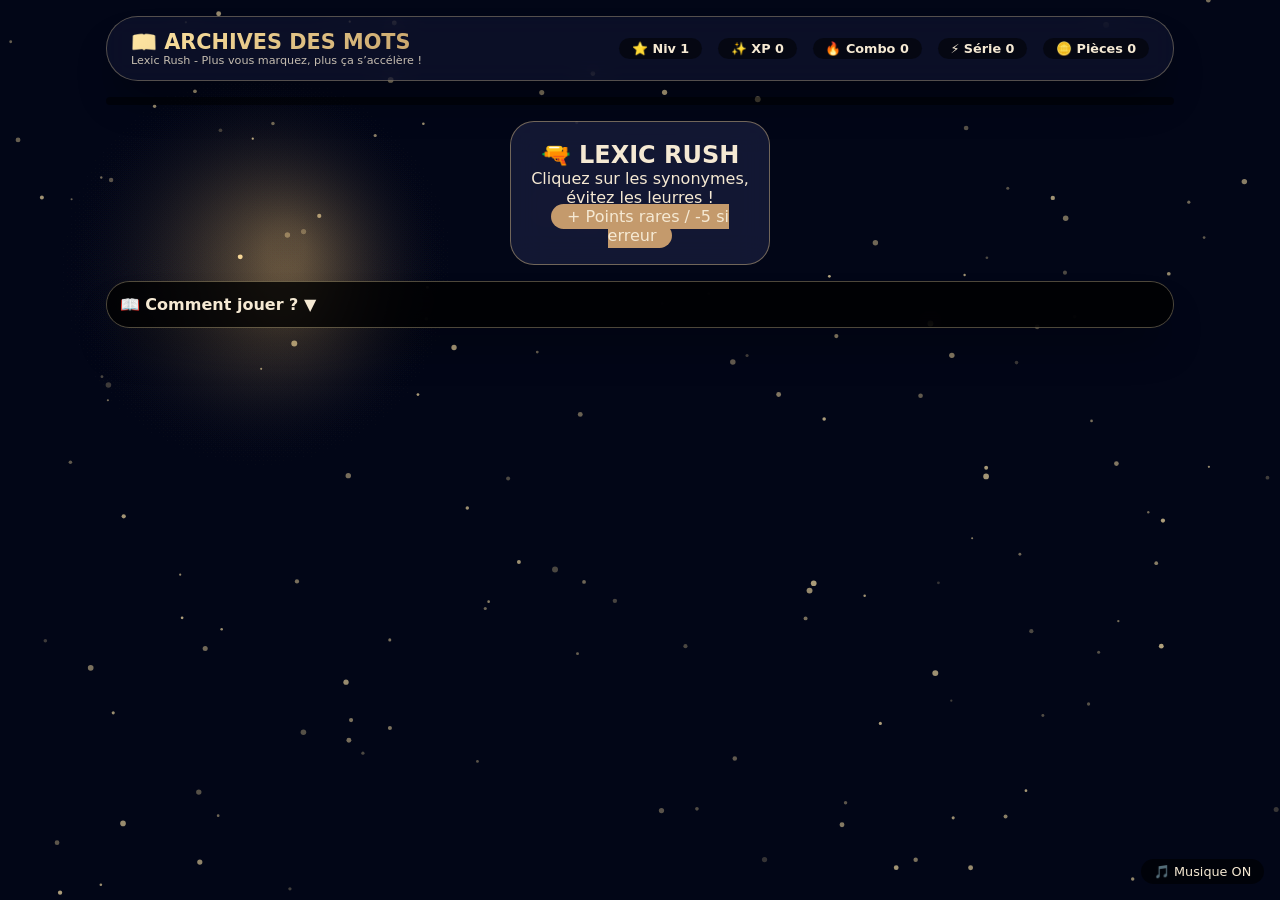
==== index.html @ c8bc1307 "Update index.html" ====
<!DOCTYPE html>
<html lang="fr">
<head>
  <meta charset="UTF-8">
  <meta name="viewport" content="width=device-width, initial-scale=1.0, user-scalable=yes">
  <title>Archives des Mots - Lexic Rush</title>
  <style>
    * {
      margin: 0;
      padding: 0;
      box-sizing: border-box;
      user-select: none;
      -webkit-tap-highlight-color: transparent;
    }
    body {
      font-family: 'Inter', system-ui, sans-serif;
      min-height: 100vh;
      color: #f5e9d3;
      overflow-x: hidden;
      position: relative;
      background: #0a0f2a;
    }
    /* ========= DÉCOR ANIMÉ (visible) ========= */
    #bg-canvas {
      position: fixed;
      top: 0;
      left: 0;
      width: 100%;
      height: 100%;
      z-index: 0;
      pointer-events: none;
      background: radial-gradient(circle at 30% 20%, #0f1530, #020617);
    }
    .glass-panel {
      background: rgba(20, 25, 55, 0.5);
      backdrop-filter: blur(12px);
      border-radius: 2rem;
      border: 1px solid rgba(255, 230, 170, 0.3);
      box-shadow: 0 25px 40px -12px rgba(0,0,0,0.4);
    }
    .main-container {
      max-width: 1100px;
      margin: 0 auto;
      padding: 1rem;
      position: relative;
      z-index: 2;
    }
    .hud {
      display: flex;
      justify-content: space-between;
      align-items: center;
      flex-wrap: wrap;
      padding: 0.8rem 1.5rem;
      margin-bottom: 1rem;
    }
    .logo {
      font-size: 1.3rem;
      font-weight: 700;
      background: linear-gradient(135deg, #FFE6A3, #C7A46B);
      background-clip: text;
      -webkit-background-clip: text;
      color: transparent;
    }
    .subtitle {
      font-size: 0.7rem;
      opacity: 0.8;
    }
    .hud-right {
      display: flex;
      gap: 1rem;
      flex-wrap: wrap;
    }
    .stat {
      background: rgba(0,0,0,0.5);
      padding: 0.2rem 0.8rem;
      border-radius: 2rem;
      font-weight: 600;
      font-size: 0.8rem;
    }
    .xp-bar-container {
      background: rgba(0,0,0,0.5);
      border-radius: 2rem;
      height: 0.5rem;
      margin: 0.5rem 0 1rem;
      overflow: hidden;
    }
    .xp-bar-fill {
      width: 0%;
      height: 100%;
      background: linear-gradient(90deg, #F3B33D, #FFD966);
      transition: width 0.4s;
    }
    /* carte jeu unique */
    .game-card {
      background: rgba(30, 35, 70, 0.6);
      backdrop-filter: blur(16px);
      border-radius: 1.5rem;
      padding: 1.2rem;
      text-align: center;
      cursor: pointer;
      transition: 0.2s;
      border: 1px solid rgba(255,220,150,0.4);
      width: 260px;
      margin: 1rem auto;
    }
    .game-card:hover {
      transform: scale(1.02);
      border-color: #FFD966;
    }
    /* zone repliable */
    .accordion {
      background: rgba(0,0,0,0.5);
      border-radius: 1.5rem;
      margin: 1rem 0;
      overflow: hidden;
    }
    .accordion-header {
      background: rgba(0,0,0,0.6);
      padding: 0.8rem;
      cursor: pointer;
      font-weight: bold;
      display: flex;
      justify-content: space-between;
    }
    .accordion-content {
      max-height: 0;
      overflow: hidden;
      transition: max-height 0.3s ease;
      padding: 0 1rem;
      background: rgba(0,0,0,0.4);
    }
    .accordion-content.show {
      max-height: 300px;
      padding: 1rem;
    }
    .game-container {
      margin-top: 1rem;
      padding: 1rem;
      position: relative;
    }
    .hidden {
      display: none;
    }
    .close-btn {
      position: absolute;
      top: 0.8rem;
      right: 1rem;
      background: rgba(0,0,0,0.7);
      border: none;
      color: #FFE6A3;
      padding: 0.2rem 1rem;
      border-radius: 2rem;
      cursor: pointer;
      z-index: 20;
    }
    .game-area {
      text-align: center;
    }
    .context {
      background: rgba(0,0,0,0.5);
      border-radius: 1.5rem;
      padding: 0.8rem;
      margin-bottom: 1rem;
    }
    .sentence {
      font-size: 1.2rem;
      font-style: italic;
      margin-bottom: 0.5rem;
    }
    .target-word {
      display: inline-block;
      background: #FFD966;
      color: #1E1B2F;
      padding: 0.2rem 1rem;
      border-radius: 2rem;
      font-weight: bold;
      margin: 0.3rem;
    }
    .instruction {
      font-size: 1rem;
      font-weight: bold;
      background: rgba(0,0,0,0.6);
      display: inline-block;
      padding: 0.2rem 1rem;
      border-radius: 2rem;
    }
    .game-stats {
      display: flex;
      justify-content: center;
      gap: 1.5rem;
      margin: 0.5rem 0;
      font-size: 1rem;
    }
    .game-canvas {
      position: relative;
      background: rgba(0, 0, 0, 0.3);
      border-radius: 2rem;
      min-height: 400px;
      overflow: hidden;
      margin: 0.5rem 0;
      border: 2px solid rgba(255,215,0,0.5);
      cursor: crosshair;
    }
    .bubble {
      position: absolute;
      background: radial-gradient(circle at 30% 30%, rgba(255,230,150,0.95), rgba(200,160,80,0.85));
      backdrop-filter: blur(4px);
      border-radius: 40px;
      display: flex;
      align-items: center;
      justify-content: center;
      font-weight: bold;
      padding: 0.5rem 1rem;
      color: #1E1B2F;
      font-size: 0.9rem;
      box-shadow: 0 0 12px rgba(0,0,0,0.3);
      cursor: pointer;
      border: 1px solid #FFD966;
      white-space: nowrap;
    }
    .timer-bar {
      height: 8px;
      background: #FFD966;
      width: 100%;
      border-radius: 4px;
      transition: width 0.1s linear;
      margin-top: 0.5rem;
    }
    button {
      background: #D4AF37;
      border: none;
      padding: 0.5rem 1rem;
      border-radius: 2rem;
      font-weight: bold;
      margin: 0.5rem;
      cursor: pointer;
    }
    .zoom-transition {
      position: fixed;
      top: 50%;
      left: 50%;
      transform: translate(-50%, -50%) scale(0);
      font-size: 2rem;
      font-weight: bold;
      background: rgba(0,0,0,0.85);
      padding: 1rem 2rem;
      border-radius: 3rem;
      color: #FFD966;
      white-space: nowrap;
      z-index: 1000;
      animation: zoomFade 0.8s forwards;
      pointer-events: none;
    }
    @keyframes zoomFade {
      0% { transform: translate(-50%, -50%) scale(0); opacity: 0; }
      30% { transform: translate(-50%, -50%) scale(1.1); opacity: 1; }
      100% { transform: translate(-50%, -50%) scale(1); opacity: 0; visibility: hidden; }
    }
    .music-btn {
      position: fixed;
      bottom: 1rem;
      right: 1rem;
      background: rgba(0,0,0,0.6);
      border-radius: 2rem;
      padding: 0.3rem 0.8rem;
      font-size: 0.8rem;
      z-index: 100;
      cursor: pointer;
    }
    @media (max-width: 700px) {
      .sentence { font-size: 0.9rem; }
      .bubble { font-size: 0.7rem; padding: 0.3rem 0.7rem; white-space: normal; }
      .game-canvas { min-height: 320px; }
      .zoom-transition { font-size: 1.2rem; white-space: normal; width: 80%; }
    }
  </style>
</head>
<body>
<canvas id="bg-canvas"></canvas>
<main class="main-container">
  <header class="hud glass-panel">
    <div><h1 class="logo">📖 ARCHIVES DES MOTS</h1><p class="subtitle">Lexic Rush - Plus vous marquez, plus ça s’accélère !</p></div>
    <div class="hud-right">
      <div class="stat">⭐ Niv <span id="level">1</span></div>
      <div class="stat">✨ XP <span id="xp">0</span></div>
      <div class="stat">🔥 Combo <span id="combo">0</span></div>
      <div class="stat">⚡ Série <span id="streak">0</span></div>
      <div class="stat">🪙 Pièces <span id="coins">0</span></div>
    </div>
  </header>
  <div class="xp-bar-container"><div class="xp-bar-fill" id="xpBarFill"></div></div>

  <!-- Carte unique -->
  <div class="game-card" data-game="lexicrush">
    <h2>🔫 LEXIC RUSH</h2>
    <p>Cliquez sur les synonymes, évitez les leurres !</p>
    <span style="background:#C49A6C; padding:0.2rem 1rem; border-radius:2rem;">+ Points rares / -5 si erreur</span>
  </div>

  <!-- Accordéon explicatif -->
  <div class="accordion glass-panel">
    <div class="accordion-header" id="accordionHeader">📖 Comment jouer ? ▼</div>
    <div class="accordion-content" id="accordionContent">
      <p>🔹 <strong>Objectif</strong> : Trouvez tous les mots demandés (synonymes, antonymes, famille, champ lexical) avant la fin du temps.</p>
      <p>🔹 <strong>Règles</strong> :<br>
      - Une phrase et un mot clé s’affichent.<br>
      - Des bulles montent. Cliquez sur celles qui correspondent à la consigne.<br>
      - Chaque bonne réponse rapporte des points (les mots rares donnent un bonus).<br>
      - Une mauvaise réponse ou un mot déjà trouvé vous fait <strong>perdre 5 points</strong> et remet votre combo à zéro.<br>
      - Plus votre score total augmente, plus le jeu s’accélère (bulles plus rapides et plus fréquentes).<br>
      - Terminez les 10 manches pour gagner un gros bonus !</p>
      <p>🔹 <strong>Conseil</strong> : Enchaînez les bonnes réponses pour augmenter votre combo et décupler vos points !</p>
    </div>
  </div>

  <div id="gameContainer" class="game-container hidden glass-panel">
    <button id="closeGameBtn" class="close-btn">✕ Fermer</button>
    <div id="gameInterface"></div>
  </div>
</main>
<div id="musicToggle" class="music-btn">🎵 Musique ON</div>

<script>
  // ---------- STORAGE ----------
  const STORAGE_KEYS = { XP:'archives_xp', LEVEL:'archives_level', COMBO:'archives_combo', STREAK:'archives_streak', COINS:'archives_coins' };
  const Storage = {
    getXP:()=>parseInt(localStorage.getItem(STORAGE_KEYS.XP)||'0'),
    setXP:(x)=>localStorage.setItem(STORAGE_KEYS.XP,x),
    getLevel:()=>parseInt(localStorage.getItem(STORAGE_KEYS.LEVEL)||'1'),
    setLevel:(l)=>localStorage.setItem(STORAGE_KEYS.LEVEL,l),
    getCombo:()=>parseInt(localStorage.getItem(STORAGE_KEYS.COMBO)||'0'),
    setCombo:(c)=>localStorage.setItem(STORAGE_KEYS.COMBO,c),
    getStreak:()=>parseInt(localStorage.getItem(STORAGE_KEYS.STREAK)||'0'),
    setStreak:(s)=>localStorage.setItem(STORAGE_KEYS.STREAK,s),
    getCoins:()=>parseInt(localStorage.getItem(STORAGE_KEYS.COINS)||'0'),
    setCoins:(c)=>localStorage.setItem(STORAGE_KEYS.COINS,c),
    addReward:(xpGain, coinGain, comboInc=1)=>{
      let xp=Storage.getXP()+xpGain, coins=Storage.getCoins()+coinGain, combo=Storage.getCombo()+comboInc, streak=Storage.getStreak()+1;
      let newLevel=1+Math.floor(xp/100);
      Storage.setXP(xp); Storage.setCoins(coins); Storage.setCombo(combo); Storage.setStreak(streak); Storage.setLevel(newLevel);
      return {xp,coins,combo,streak,level:newLevel};
    },
    resetCombo:()=>Storage.setCombo(0)
  };
  function refreshHUD(){
    document.getElementById('level').innerText=Storage.getLevel();
    document.getElementById('xp').innerText=Storage.getXP();
    document.getElementById('combo').innerText=Storage.getCombo();
    document.getElementById('streak').innerText=Storage.getStreak();
    document.getElementById('coins').innerText=Storage.getCoins();
    let xp=Storage.getXP();
    document.getElementById('xpBarFill').style.width = `${xp%100}%`;
  }
  function showGameContainer(show){ document.getElementById('gameContainer').classList.toggle('hidden',!show); }

  // ---------- DÉCOR CANVAS (étoiles, lumières) ----------
  const canvas = document.getElementById('bg-canvas');
  const ctx = canvas.getContext('2d');
  let stars = [];
  function resizeCanvas() {
    canvas.width = window.innerWidth;
    canvas.height = window.innerHeight;
    stars = [];
    for(let i=0;i<150;i++) stars.push({ x:Math.random()*canvas.width, y:Math.random()*canvas.height, r:Math.random()*2+1, alpha:Math.random()*0.5+0.2 });
  }
  function drawStars() {
    ctx.clearRect(0,0,canvas.width,canvas.height);
    ctx.fillStyle = '#020617';
    ctx.fillRect(0,0,canvas.width,canvas.height);
    for(let s of stars) {
      ctx.beginPath();
      ctx.arc(s.x, s.y, s.r, 0, Math.PI*2);
      ctx.fillStyle = `rgba(255,230,170,${s.alpha})`;
      ctx.fill();
    }
    // lumières douces
    ctx.globalCompositeOperation = 'lighter';
    for(let i=0;i<5;i++) {
      const grad = ctx.createRadialGradient(canvas.width*0.2+Math.sin(Date.now()*0.001)*50, canvas.height*0.3+Math.cos(i)*30, 20, canvas.width*0.2, canvas.height*0.3, 200);
      grad.addColorStop(0, 'rgba(255,200,100,0.08)');
      grad.addColorStop(1, 'rgba(0,0,0,0)');
      ctx.fillStyle = grad;
      ctx.fillRect(0,0,canvas.width,canvas.height);
    }
    ctx.globalCompositeOperation = 'source-over';
    requestAnimationFrame(drawStars);
  }
  window.addEventListener('resize', resizeCanvas);
  resizeCanvas();
  drawStars();

  // ---------- AUDIO (musique douce, pas de bip) ----------
  let audioCtx = null, musicGain = null, musicInterval = null, musicEnabled = true;
  function initAudio() { if(!audioCtx) { audioCtx = new (window.AudioContext||window.webkitAudioContext)(); musicGain = audioCtx.createGain(); musicGain.gain.value = 0.12; musicGain.connect(audioCtx.destination); } }
  function playAmbient() { // nappe sonore continue (pas de notes)
    if(!musicEnabled || !audioCtx) return;
    const now = audioCtx.currentTime;
    const osc = audioCtx.createOscillator();
    const gain = audioCtx.createGain();
    osc.connect(gain);
    gain.connect(musicGain);
    osc.type = 'sine';
    osc.frequency.value = 80 + Math.sin(now)*10;
    gain.gain.setValueAtTime(0.05, now);
    gain.gain.exponentialRampToValueAtTime(0.0001, now+3);
    osc.start();
    osc.stop(now+2.8);
  }
  function startBackgroundMusic() {
    if(musicInterval) clearInterval(musicInterval);
    if(!audioCtx) initAudio();
    if(!audioCtx) return;
    playAmbient();
    musicInterval = setInterval(() => { if(musicEnabled) playAmbient(); }, 3000);
  }
  function stopBackgroundMusic() { if(musicInterval) clearInterval(musicInterval); musicInterval=null; }
  function toggleMusic() { musicEnabled=!musicEnabled; const btn=document.getElementById('musicToggle'); if(musicEnabled) { startBackgroundMusic(); btn.innerHTML="🎵 Musique ON"; } else { stopBackgroundMusic(); btn.innerHTML="🔇 Musique OFF"; } }

  // ---------- BASE DE DONNÉES (variée) ----------
  const questionBank = [
    { sentence:"Il court très rapidement.", highlight:"rapidement", type:"synonymes", corrects:["vite","vivement"], wrongs:["lentement","doucement"], rareBonus:[0,5] },
    { sentence:"Elle est vraiment contente.", highlight:"contente", type:"synonymes", corrects:["heureuse","satisfaite","ravie"], wrongs:["triste","fâchée"], rareBonus:[0,0,8] },
    { sentence:"Ce garçon est très beau.", highlight:"beau", type:"synonymes", corrects:["magnifique","splendide","joli"], wrongs:["laid","moche"], rareBonus:[5,8,0] },
    { sentence:"Il a un petit chien.", highlight:"petit", type:"synonymes", corrects:["minuscule","miniature","menu"], wrongs:["grand","énorme"], rareBonus:[5,6,10] },
    { sentence:"Elle parle beaucoup.", highlight:"parle", type:"synonymes", corrects:["discute","bavarde","converse"], wrongs:["se tait","murmure"], rareBonus:[0,6,10] },
    { sentence:"C'est un garçon fort.", highlight:"fort", type:"synonymes", corrects:["puissant","solide","vigoureux"], wrongs:["faible","fragile"], rareBonus:[5,0,10] },
    { sentence:"Il a fait une grosse erreur.", highlight:"grosse", type:"synonymes", corrects:["grande","énorme","importante"], wrongs:["petite","minuscule"], rareBonus:[0,8,4] },
    { sentence:"Elle a une jolie voix.", highlight:"jolie", type:"synonymes", corrects:["belle","agréable","mélodieuse"], wrongs:["laide","désagréable"], rareBonus:[0,7,12] },
    { sentence:"Il est très intelligent.", highlight:"intelligent", type:"synonymes", corrects:["malin","brillant","astucieux"], wrongs:["bête","stupide"], rareBonus:[5,8,12] },
    { sentence:"Cet exercice est facile.", highlight:"facile", type:"synonymes", corrects:["simple","aisé","élémentaire"], wrongs:["difficile","compliqué"], rareBonus:[0,6,10] },
    { sentence:"Il a un air triste.", highlight:"triste", type:"synonymes", corrects:["morose","désolé","affligé"], wrongs:["joyeux","heureux"], rareBonus:[8,6,12] },
    { sentence:"Il n'est jamais en retard.", highlight:"retard", type:"antonymes", corrects:["avance","ponctualité"], wrongs:["lenteur","absence"], rareBonus:[5,10] },
    { sentence:"La pièce est sombre.", highlight:"sombre", type:"antonymes", corrects:["clair","lumineux","éclatant"], wrongs:["obscur","noir"], rareBonus:[4,8,12] },
    { sentence:"Il aime la nature.", highlight:"nature", type:"famille", corrects:["naturel","naturaliste","naturellement"], wrongs:["artificiel","culture"], rareBonus:[5,12,10] },
    { sentence:"La forêt est profonde.", highlight:"forêt", type:"champ lexical", corrects:["arbre","feuille","branche","sous-bois"], wrongs:["océan","désert"], rareBonus:[0,6,8,12] },
    { sentence:"Il est très gentil.", highlight:"gentil", type:"synonymes", corrects:["aimable","sympathique","bienveillant"], wrongs:["méchant","désagréable"], rareBonus:[0,4,10] },
    { sentence:"Elle a une belle maison.", highlight:"belle", type:"synonymes", corrects:["magnifique","superbe","splendide"], wrongs:["laide","moche"], rareBonus:[5,7,10] },
    { sentence:"Il dit toujours la vérité.", highlight:"dit", type:"synonymes", corrects:["déclare","affirme","exprime"], wrongs:["ment","cache"], rareBonus:[6,8,12] },
    { sentence:"Elle fait ses devoirs.", highlight:"fait", type:"synonymes", corrects:["réalise","accomplit","effectue"], wrongs:["défait","rate"], rareBonus:[5,7,10] },
    { sentence:"Il a une voiture rapide.", highlight:"rapide", type:"synonymes", corrects:["véloce","vif","prompt"], wrongs:["lent","paresseux"], rareBonus:[5,7,9] }
  ];
  while(questionBank.length < 50) questionBank.push({...questionBank[Math.floor(Math.random()*questionBank.length)]});

  // ---------- JEU AVEC ACCÉLÉRATION PROGRESSIVE ----------
  const LexicRush = {
    gameActive: false, currentRoundIndex:0, rounds:[], roundData:null, remainingCorrects:[],
    score:0, combo:0, timeLeft:25, bubbles:[], canvasElem:null, gameLoop:null,
    spawnInterval:null, timerInterval:null, onReward:null, container:null,
    baseSpawnDelay:900, baseBubbleSpeed:1.2,
    async launch(containerEl, onReward) {
      this.container = containerEl; this.onReward = onReward; this.initGame(); this.renderUI(); this.startRound();
    },
    initGame() {
      let shuffled = [...questionBank];
      for(let i=shuffled.length-1;i>0;i--) { let j=Math.floor(Math.random()*(i+1)); [shuffled[i],shuffled[j]]=[shuffled[j],shuffled[i]]; }
      this.rounds = shuffled.slice(0,10); this.currentRoundIndex=0; this.score=0; this.combo=0; this.gameActive=true;
    },
    renderUI() {
      this.container.innerHTML = `<div class="game-area"><div class="context"><div class="sentence" id="sentence"></div><div>Mot clé : <span class="target-word" id="highlightWord"></span></div><div class="instruction" id="instruction"></div></div>
      <div class="game-stats"><span>🎯 Manche <span id="roundNum">1</span>/10</span><span>💥 Score: <span id="gameScore">0</span></span><span>🔥 Combo: <span id="gameCombo">0</span></span><span>⏱️ Temps: <span id="gameTimer">25</span></span></div>
      <div class="timer-bar" id="timerBar"></div><div id="gameCanvas" class="game-canvas" style="height:400px;"></div><div class="progress">✅ Bonnes réponses restantes : <span id="remainingCount">0</span></div>
      <button id="skipRoundBtn">⏩ Passer manche (-5 pts)</button></div>`;
      this.canvasElem = document.getElementById('gameCanvas');
      document.getElementById('skipRoundBtn').onclick = () => this.skipRound();
    },
    startRound() {
      if(this.currentRoundIndex>=this.rounds.length) { this.endGame(true); return; }
      if(!this.gameActive) return;
      this.clearBubbles();
      if(this.spawnInterval) clearInterval(this.spawnInterval);
      if(this.timerInterval) clearInterval(this.timerInterval);
      if(this.gameLoop) cancelAnimationFrame(this.gameLoop);
      this.roundData = this.rounds[this.currentRoundIndex];
      const { sentence, highlight, type, corrects, wrongs, rareBonus } = this.roundData;
      let instructionText = "";
      if(type==="synonymes") instructionText = `Trouvez ${corrects.length} synonyme(s) de « ${highlight} »`;
      else if(type==="antonymes") instructionText = `Trouvez ${corrects.length} antonyme(s) de « ${highlight} »`;
      else if(type==="famille") instructionText = `Trouvez ${corrects.length} mot(s) de la même famille que « ${highlight} »`;
      else instructionText = `Trouvez ${corrects.length} mot(s) du champ lexical de « ${highlight} »`;
      document.getElementById('sentence').innerText = sentence;
      document.getElementById('highlightWord').innerText = highlight;
      document.getElementById('instruction').innerText = instructionText;
      document.getElementById('roundNum').innerText = this.currentRoundIndex+1;
      document.getElementById('gameScore').innerText = this.score;
      document.getElementById('gameCombo').innerText = this.combo;
      this.remainingCorrects = corrects.map((w,i)=> ({ word:w, bonus:rareBonus?rareBonus[i]||0:0 }));
      this.updateRemainingUI();
      this.timeLeft = 25;
      this.updateTimerUI();
      this.showZoomText(instructionText);
      this.timerInterval = setInterval(()=>{ if(this.gameActive){ this.timeLeft-=0.1; this.updateTimerUI(); if(this.timeLeft<=0) this.roundFailure(); }},100);
      // ACCÉLÉRATION : plus le score est élevé, plus le spawn est rapide et les bulles vont vite
      let speedFactor = Math.min(2.5, 1 + Math.floor(this.score / 60) * 0.2);
      let spawnDelay = Math.max(400, this.baseSpawnDelay / speedFactor);
      this.spawnInterval = setInterval(()=>{ if(this.gameActive) this.spawnBubble(speedFactor); }, spawnDelay);
      this.animate(speedFactor);
    },
    showZoomText(text) { const div=document.createElement('div'); div.className='zoom-transition'; div.innerText=text; document.body.appendChild(div); setTimeout(()=>div.remove(),800); },
    updateTimerUI() { let timerElem=document.getElementById('gameTimer'); if(timerElem) timerElem.innerText=Math.ceil(this.timeLeft); let percent=(this.timeLeft/25)*100; let bar=document.getElementById('timerBar'); if(bar) bar.style.width=`${Math.max(0,percent)}%`; },
    updateRemainingUI() { let span=document.getElementById('remainingCount'); if(span) span.innerText=this.remainingCorrects.length; },
    spawnBubble(speedFactor) {
      if(!this.gameActive) return;
      const { wrongs } = this.roundData;
      let isCorrect=false, word="", bonusPoints=0;
      if(this.remainingCorrects.length>0 && Math.random()<0.6) {
        isCorrect=true;
        let idx=Math.floor(Math.random()*this.remainingCorrects.length);
        word=this.remainingCorrects[idx].word;
        bonusPoints=this.remainingCorrects[idx].bonus;
      } else {
        let idx=Math.floor(Math.random()*wrongs.length);
        word=wrongs[idx];
      }
      const canvasRect=this.canvasElem.getBoundingClientRect();
      const leftPos=Math.random()*(canvasRect.width-100);
      const bubble=document.createElement('div');
      bubble.className='bubble';
      bubble.innerText=word;
      bubble.style.left=`${leftPos}px`;
      bubble.style.bottom='0px';
      bubble.dataset.isCorrect=isCorrect?"true":"false";
      bubble.dataset.bonus=bonusPoints;
      bubble.onclick=(e)=>{ e.stopPropagation(); this.shootBubble(bubble); };
      bubble.ontouchstart=(e)=>{ e.preventDefault(); this.shootBubble(bubble); };
      this.canvasElem.appendChild(bubble);
      let speed = (this.baseBubbleSpeed + Math.min(3, this.score/100)) * speedFactor;
      this.bubbles.push({ element:bubble, y:0, speed:speed, isCorrect, bonus:bonusPoints });
    },
    shootBubble(bubbleElem) {
      if(!this.gameActive) return;
      const isCorrect = bubbleElem.dataset.isCorrect === "true";
      const bonus = parseInt(bubbleElem.dataset.bonus)||0;
      if(isCorrect) {
        const word = bubbleElem.innerText;
        const index = this.remainingCorrects.findIndex(item=>item.word===word);
        if(index!==-1) {
          this.remainingCorrects.splice(index,1);
          let basePoints=10+Math.floor(this.combo*2);
          let totalPoints=basePoints+bonus;
          this.score+=totalPoints;
          this.combo++;
          this.addFeedback(bubbleElem,`+${totalPoints}`,'#8BC34A');
          if(this.onReward) this.onReward(5+Math.floor(bonus/2),2,false);
          refreshHUD();
          this.updateUIStats();
          this.updateRemainingUI();
          if(this.remainingCorrects.length===0) this.roundSuccess();
        } else { this.penalty(bubbleElem,'Déjà trouvé !'); }
      } else { this.penalty(bubbleElem,'-5 points'); }
      const idx=this.bubbles.findIndex(b=>b.element===bubbleElem);
      if(idx!==-1){ this.bubbles[idx].element.remove(); this.bubbles.splice(idx,1); }
    },
    penalty(bubbleElem,msg) {
      this.combo=0;
      this.score=Math.max(0, this.score-5);
      this.addFeedback(bubbleElem,msg,'#E57373');
      if(this.onReward) this.onReward(0,0,true);
      refreshHUD();
      this.updateUIStats();
    },
    roundSuccess() { if(!this.gameActive) return; this.score+=20; this.updateUIStats(); this.addGlobalFeedback(`Manche réussie ! +20 points`,'#FFD966'); if(this.onReward) this.onReward(15,5,false); refreshHUD(); this.nextRound(); },
    roundFailure() { this.addGlobalFeedback("Temps écoulé ! Manche perdue...",'#E57373'); if(this.onReward) this.onReward(0,0,true); refreshHUD(); this.nextRound(); },
    skipRound() { this.score=Math.max(0, this.score-5); this.combo=0; this.updateUIStats(); this.addGlobalFeedback("Manche passée (-5 points)",'#FFA500'); if(this.onReward) this.onReward(0,0,true); refreshHUD(); this.nextRound(); },
    nextRound() { this.clearBubbles(); if(this.spawnInterval) clearInterval(this.spawnInterval); if(this.timerInterval) clearInterval(this.timerInterval); if(this.gameLoop) cancelAnimationFrame(this.gameLoop); this.currentRoundIndex++; if(this.currentRoundIndex<this.rounds.length) this.startRound(); else this.endGame(true); },
    updateUIStats() { let scoreElem=document.getElementById('gameScore'); let comboElem=document.getElementById('gameCombo'); if(scoreElem) scoreElem.innerText=this.score; if(comboElem) comboElem.innerText=this.combo; },
    addFeedback(el,text,color) { const rect=el.getBoundingClientRect(); const fb=document.createElement('div'); fb.innerText=text; fb.style.position='fixed'; fb.style.left=`${rect.left+rect.width/2}px`; fb.style.top=`${rect.top}px`; fb.style.color=color; fb.style.fontWeight='bold'; fb.style.fontSize='1.3rem'; fb.style.textShadow='0 0 3px black'; fb.style.pointerEvents='none'; fb.style.animation='fadeUp 0.5s ease-out'; document.body.appendChild(fb); setTimeout(()=>fb.remove(),500); },
    addGlobalFeedback(text,color) { const fb=document.createElement('div'); fb.innerText=text; fb.style.position='fixed'; fb.style.top='50%'; fb.style.left='50%'; fb.style.transform='translate(-50%,-50%)'; fb.style.backgroundColor='rgba(0,0,0,0.7)'; fb.style.padding='0.5rem 1rem'; fb.style.borderRadius='2rem'; fb.style.color=color; fb.style.fontWeight='bold'; fb.style.zIndex='2000'; fb.style.fontSize='1.2rem'; document.body.appendChild(fb); setTimeout(()=>fb.remove(),1500); },
    clearBubbles() { for(let b of this.bubbles) if(b.element&&b.element.parentNode) b.element.remove(); this.bubbles=[]; },
    animate(speedFactor) { if(!this.gameActive) return; for(let i=0;i<this.bubbles.length;i++) { let b=this.bubbles[i]; b.y+=b.speed; b.element.style.bottom=`${b.y}px`; if(b.y>this.canvasElem.clientHeight+100) { b.element.remove(); this.bubbles.splice(i,1); i--; } } this.gameLoop=requestAnimationFrame(()=>this.animate(speedFactor)); },
    endGame(isVictory) { this.gameActive=false; this.clearBubbles(); if(this.spawnInterval) clearInterval(this.spawnInterval); if(this.timerInterval) clearInterval(this.timerInterval); if(this.gameLoop) cancelAnimationFrame(this.gameLoop); let message=isVictory?"🏆 VICTOIRE ! 10 manches terminées !":"⛔ Partie interrompue."; let bonusXP=0,bonusCoins=0; if(isVictory){ bonusXP=100; bonusCoins=50; if(this.onReward) this.onReward(bonusXP,bonusCoins,false); refreshHUD(); } this.container.innerHTML+=`<div style="text-align:center; margin-top:1rem;"><p>${message}</p><p>Score final : ${this.score}</p><button id="playAgainBtn">🔁 Rejouer</button></div>`; document.getElementById('playAgainBtn')?.addEventListener('click',()=>{ this.initGame(); this.renderUI(); this.startRound(); }); }
  };

  // ---------- APPLICATION ----------
  const App = {
    init() {
      refreshHUD();
      document.querySelector('.game-card').addEventListener('click',()=>this.startGame());
      document.getElementById('closeGameBtn').onclick = () => showGameContainer(false);
      // Accordéon
      const header = document.getElementById('accordionHeader');
      const content = document.getElementById('accordionContent');
      header.onclick = () => content.classList.toggle('show');
      // Audio
      document.body.addEventListener('click', () => { if(!audioCtx){ initAudio(); startBackgroundMusic(); } }, { once: true });
      document.getElementById('musicToggle').onclick = () => toggleMusic();
      const style = document.createElement('style');
      style.textContent = `@keyframes fadeUp { 0%{opacity:1;transform:translateY(0)} 100%{opacity:0;transform:translateY(-40px)}}`;
      document.head.appendChild(style);
    },
    startGame() {
      showGameContainer(true);
      const container = document.getElementById('gameInterface');
      LexicRush.launch(container, (xpGain, coinGain, isFail) => {
        if(isFail) Storage.resetCombo();
        else Storage.addReward(xpGain, coinGain, isFail?0:1);
        refreshHUD();
      });
    }
  };
  document.addEventListener('DOMContentLoaded', () => App.init());
</script>
</body>
</html>
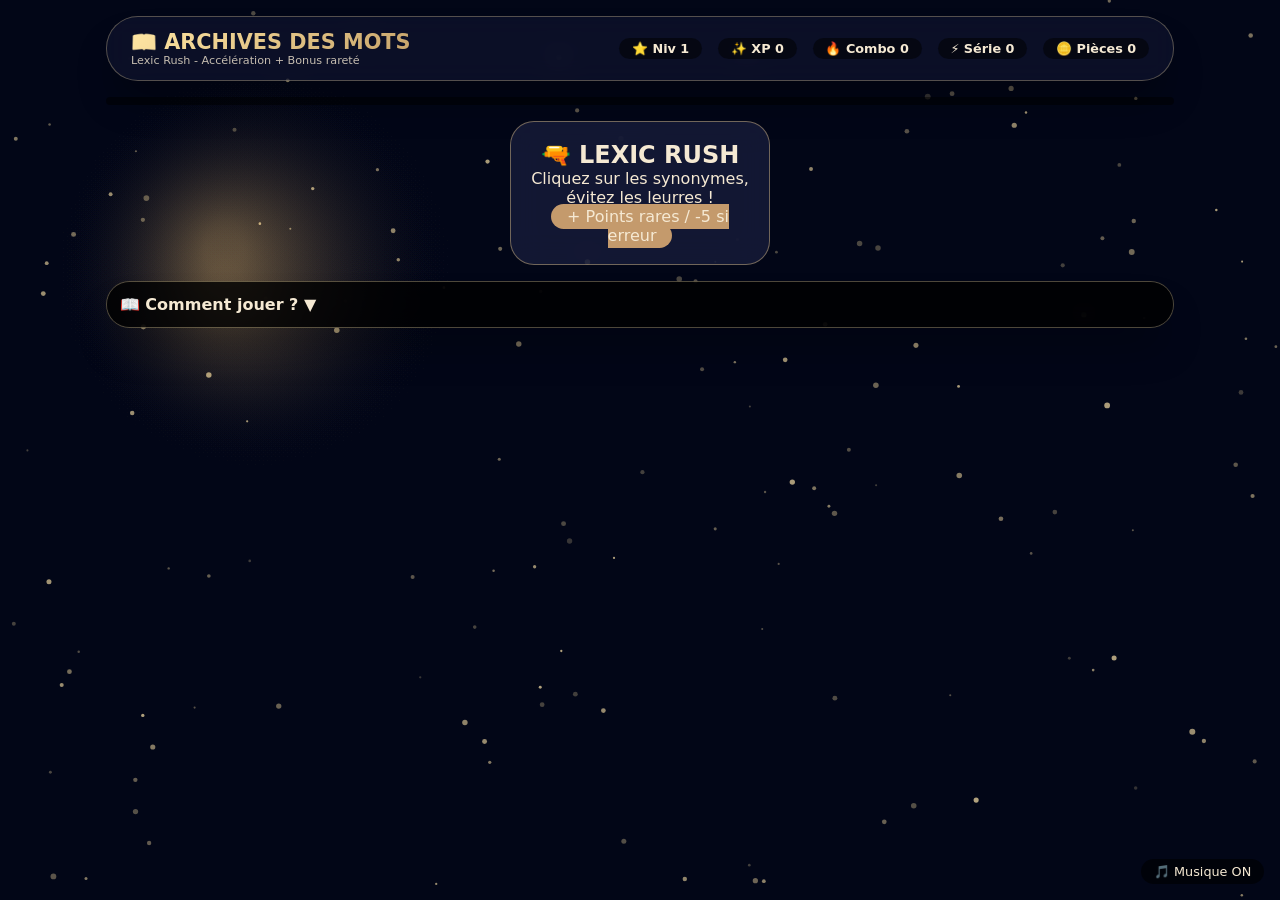
==== commit f8249bc9: "Update index.html" ====
--- a/index.html
+++ b/index.html
@@ -5,281 +5,48 @@
   <meta name="viewport" content="width=device-width, initial-scale=1.0, user-scalable=yes">
   <title>Archives des Mots - Lexic Rush</title>
   <style>
-    * {
-      margin: 0;
-      padding: 0;
-      box-sizing: border-box;
-      user-select: none;
-      -webkit-tap-highlight-color: transparent;
-    }
-    body {
-      font-family: 'Inter', system-ui, sans-serif;
-      min-height: 100vh;
-      color: #f5e9d3;
-      overflow-x: hidden;
-      position: relative;
-      background: #0a0f2a;
-    }
-    /* ========= DÉCOR ANIMÉ (visible) ========= */
-    #bg-canvas {
-      position: fixed;
-      top: 0;
-      left: 0;
-      width: 100%;
-      height: 100%;
-      z-index: 0;
-      pointer-events: none;
-      background: radial-gradient(circle at 30% 20%, #0f1530, #020617);
-    }
-    .glass-panel {
-      background: rgba(20, 25, 55, 0.5);
-      backdrop-filter: blur(12px);
-      border-radius: 2rem;
-      border: 1px solid rgba(255, 230, 170, 0.3);
-      box-shadow: 0 25px 40px -12px rgba(0,0,0,0.4);
-    }
-    .main-container {
-      max-width: 1100px;
-      margin: 0 auto;
-      padding: 1rem;
-      position: relative;
-      z-index: 2;
-    }
-    .hud {
-      display: flex;
-      justify-content: space-between;
-      align-items: center;
-      flex-wrap: wrap;
-      padding: 0.8rem 1.5rem;
-      margin-bottom: 1rem;
-    }
-    .logo {
-      font-size: 1.3rem;
-      font-weight: 700;
-      background: linear-gradient(135deg, #FFE6A3, #C7A46B);
-      background-clip: text;
-      -webkit-background-clip: text;
-      color: transparent;
-    }
-    .subtitle {
-      font-size: 0.7rem;
-      opacity: 0.8;
-    }
-    .hud-right {
-      display: flex;
-      gap: 1rem;
-      flex-wrap: wrap;
-    }
-    .stat {
-      background: rgba(0,0,0,0.5);
-      padding: 0.2rem 0.8rem;
-      border-radius: 2rem;
-      font-weight: 600;
-      font-size: 0.8rem;
-    }
-    .xp-bar-container {
-      background: rgba(0,0,0,0.5);
-      border-radius: 2rem;
-      height: 0.5rem;
-      margin: 0.5rem 0 1rem;
-      overflow: hidden;
-    }
-    .xp-bar-fill {
-      width: 0%;
-      height: 100%;
-      background: linear-gradient(90deg, #F3B33D, #FFD966);
-      transition: width 0.4s;
-    }
-    /* carte jeu unique */
-    .game-card {
-      background: rgba(30, 35, 70, 0.6);
-      backdrop-filter: blur(16px);
-      border-radius: 1.5rem;
-      padding: 1.2rem;
-      text-align: center;
-      cursor: pointer;
-      transition: 0.2s;
-      border: 1px solid rgba(255,220,150,0.4);
-      width: 260px;
-      margin: 1rem auto;
-    }
-    .game-card:hover {
-      transform: scale(1.02);
-      border-color: #FFD966;
-    }
-    /* zone repliable */
-    .accordion {
-      background: rgba(0,0,0,0.5);
-      border-radius: 1.5rem;
-      margin: 1rem 0;
-      overflow: hidden;
-    }
-    .accordion-header {
-      background: rgba(0,0,0,0.6);
-      padding: 0.8rem;
-      cursor: pointer;
-      font-weight: bold;
-      display: flex;
-      justify-content: space-between;
-    }
-    .accordion-content {
-      max-height: 0;
-      overflow: hidden;
-      transition: max-height 0.3s ease;
-      padding: 0 1rem;
-      background: rgba(0,0,0,0.4);
-    }
-    .accordion-content.show {
-      max-height: 300px;
-      padding: 1rem;
-    }
-    .game-container {
-      margin-top: 1rem;
-      padding: 1rem;
-      position: relative;
-    }
-    .hidden {
-      display: none;
-    }
-    .close-btn {
-      position: absolute;
-      top: 0.8rem;
-      right: 1rem;
-      background: rgba(0,0,0,0.7);
-      border: none;
-      color: #FFE6A3;
-      padding: 0.2rem 1rem;
-      border-radius: 2rem;
-      cursor: pointer;
-      z-index: 20;
-    }
-    .game-area {
-      text-align: center;
-    }
-    .context {
-      background: rgba(0,0,0,0.5);
-      border-radius: 1.5rem;
-      padding: 0.8rem;
-      margin-bottom: 1rem;
-    }
-    .sentence {
-      font-size: 1.2rem;
-      font-style: italic;
-      margin-bottom: 0.5rem;
-    }
-    .target-word {
-      display: inline-block;
-      background: #FFD966;
-      color: #1E1B2F;
-      padding: 0.2rem 1rem;
-      border-radius: 2rem;
-      font-weight: bold;
-      margin: 0.3rem;
-    }
-    .instruction {
-      font-size: 1rem;
-      font-weight: bold;
-      background: rgba(0,0,0,0.6);
-      display: inline-block;
-      padding: 0.2rem 1rem;
-      border-radius: 2rem;
-    }
-    .game-stats {
-      display: flex;
-      justify-content: center;
-      gap: 1.5rem;
-      margin: 0.5rem 0;
-      font-size: 1rem;
-    }
-    .game-canvas {
-      position: relative;
-      background: rgba(0, 0, 0, 0.3);
-      border-radius: 2rem;
-      min-height: 400px;
-      overflow: hidden;
-      margin: 0.5rem 0;
-      border: 2px solid rgba(255,215,0,0.5);
-      cursor: crosshair;
-    }
-    .bubble {
-      position: absolute;
-      background: radial-gradient(circle at 30% 30%, rgba(255,230,150,0.95), rgba(200,160,80,0.85));
-      backdrop-filter: blur(4px);
-      border-radius: 40px;
-      display: flex;
-      align-items: center;
-      justify-content: center;
-      font-weight: bold;
-      padding: 0.5rem 1rem;
-      color: #1E1B2F;
-      font-size: 0.9rem;
-      box-shadow: 0 0 12px rgba(0,0,0,0.3);
-      cursor: pointer;
-      border: 1px solid #FFD966;
-      white-space: nowrap;
-    }
-    .timer-bar {
-      height: 8px;
-      background: #FFD966;
-      width: 100%;
-      border-radius: 4px;
-      transition: width 0.1s linear;
-      margin-top: 0.5rem;
-    }
-    button {
-      background: #D4AF37;
-      border: none;
-      padding: 0.5rem 1rem;
-      border-radius: 2rem;
-      font-weight: bold;
-      margin: 0.5rem;
-      cursor: pointer;
-    }
-    .zoom-transition {
-      position: fixed;
-      top: 50%;
-      left: 50%;
-      transform: translate(-50%, -50%) scale(0);
-      font-size: 2rem;
-      font-weight: bold;
-      background: rgba(0,0,0,0.85);
-      padding: 1rem 2rem;
-      border-radius: 3rem;
-      color: #FFD966;
-      white-space: nowrap;
-      z-index: 1000;
-      animation: zoomFade 0.8s forwards;
-      pointer-events: none;
-    }
-    @keyframes zoomFade {
-      0% { transform: translate(-50%, -50%) scale(0); opacity: 0; }
-      30% { transform: translate(-50%, -50%) scale(1.1); opacity: 1; }
-      100% { transform: translate(-50%, -50%) scale(1); opacity: 0; visibility: hidden; }
-    }
-    .music-btn {
-      position: fixed;
-      bottom: 1rem;
-      right: 1rem;
-      background: rgba(0,0,0,0.6);
-      border-radius: 2rem;
-      padding: 0.3rem 0.8rem;
-      font-size: 0.8rem;
-      z-index: 100;
-      cursor: pointer;
-    }
-    @media (max-width: 700px) {
-      .sentence { font-size: 0.9rem; }
-      .bubble { font-size: 0.7rem; padding: 0.3rem 0.7rem; white-space: normal; }
-      .game-canvas { min-height: 320px; }
-      .zoom-transition { font-size: 1.2rem; white-space: normal; width: 80%; }
-    }
+    * { margin: 0; padding: 0; box-sizing: border-box; user-select: none; -webkit-tap-highlight-color: transparent; }
+    body { font-family: 'Inter', system-ui, sans-serif; min-height: 100vh; color: #f5e9d3; overflow-x: hidden; background: #0a0f2a; }
+    #bg-canvas { position: fixed; top: 0; left: 0; width: 100%; height: 100%; z-index: 0; pointer-events: none; }
+    .glass-panel { background: rgba(20, 25, 55, 0.5); backdrop-filter: blur(12px); border-radius: 2rem; border: 1px solid rgba(255, 230, 170, 0.3); box-shadow: 0 25px 40px -12px rgba(0,0,0,0.4); }
+    .main-container { max-width: 1100px; margin: 0 auto; padding: 1rem; position: relative; z-index: 2; }
+    .hud { display: flex; justify-content: space-between; align-items: center; flex-wrap: wrap; padding: 0.8rem 1.5rem; margin-bottom: 1rem; }
+    .logo { font-size: 1.3rem; font-weight: 700; background: linear-gradient(135deg, #FFE6A3, #C7A46B); background-clip: text; -webkit-background-clip: text; color: transparent; }
+    .subtitle { font-size: 0.7rem; opacity: 0.8; }
+    .hud-right { display: flex; gap: 1rem; flex-wrap: wrap; }
+    .stat { background: rgba(0,0,0,0.5); padding: 0.2rem 0.8rem; border-radius: 2rem; font-weight: 600; font-size: 0.8rem; }
+    .xp-bar-container { background: rgba(0,0,0,0.5); border-radius: 2rem; height: 0.5rem; margin: 0.5rem 0 1rem; overflow: hidden; }
+    .xp-bar-fill { width: 0%; height: 100%; background: linear-gradient(90deg, #F3B33D, #FFD966); transition: width 0.4s; }
+    .game-card { background: rgba(30, 35, 70, 0.6); backdrop-filter: blur(16px); border-radius: 1.5rem; padding: 1.2rem; text-align: center; cursor: pointer; transition: 0.2s; border: 1px solid rgba(255,220,150,0.4); width: 260px; margin: 1rem auto; }
+    .game-card:hover { transform: scale(1.02); border-color: #FFD966; }
+    .accordion { background: rgba(0,0,0,0.5); border-radius: 1.5rem; margin: 1rem 0; overflow: hidden; }
+    .accordion-header { background: rgba(0,0,0,0.6); padding: 0.8rem; cursor: pointer; font-weight: bold; display: flex; justify-content: space-between; }
+    .accordion-content { max-height: 0; overflow: hidden; transition: max-height 0.3s ease; padding: 0 1rem; background: rgba(0,0,0,0.4); }
+    .accordion-content.show { max-height: 350px; padding: 1rem; }
+    .game-container { margin-top: 1rem; padding: 1rem; position: relative; }
+    .hidden { display: none; }
+    .close-btn { position: absolute; top: 0.8rem; right: 1rem; background: rgba(0,0,0,0.7); border: none; color: #FFE6A3; padding: 0.2rem 1rem; border-radius: 2rem; cursor: pointer; z-index: 20; }
+    .game-area { text-align: center; }
+    .context { background: rgba(0,0,0,0.5); border-radius: 1.5rem; padding: 0.8rem; margin-bottom: 1rem; }
+    .sentence { font-size: 1.2rem; font-style: italic; margin-bottom: 0.5rem; }
+    .target-word { display: inline-block; background: #FFD966; color: #1E1B2F; padding: 0.2rem 1rem; border-radius: 2rem; font-weight: bold; margin: 0.3rem; }
+    .instruction { font-size: 1rem; font-weight: bold; background: rgba(0,0,0,0.6); display: inline-block; padding: 0.2rem 1rem; border-radius: 2rem; }
+    .game-stats { display: flex; justify-content: center; gap: 1.5rem; margin: 0.5rem 0; font-size: 1rem; }
+    .game-canvas { position: relative; background: rgba(0, 0, 0, 0.3); border-radius: 2rem; min-height: 400px; overflow: hidden; margin: 0.5rem 0; border: 2px solid rgba(255,215,0,0.5); cursor: crosshair; }
+    .bubble { position: absolute; background: radial-gradient(circle at 30% 30%, rgba(255,230,150,0.95), rgba(200,160,80,0.85)); backdrop-filter: blur(4px); border-radius: 40px; display: flex; align-items: center; justify-content: center; font-weight: bold; padding: 0.5rem 1rem; color: #1E1B2F; font-size: 0.9rem; box-shadow: 0 0 12px rgba(0,0,0,0.3); cursor: pointer; border: 1px solid #FFD966; white-space: nowrap; }
+    .timer-bar { height: 8px; background: #FFD966; width: 100%; border-radius: 4px; transition: width 0.1s linear; margin-top: 0.5rem; }
+    button { background: #D4AF37; border: none; padding: 0.5rem 1rem; border-radius: 2rem; font-weight: bold; margin: 0.5rem; cursor: pointer; }
+    .zoom-transition { position: fixed; top: 50%; left: 50%; transform: translate(-50%, -50%) scale(0); font-size: 2rem; font-weight: bold; background: rgba(0,0,0,0.85); padding: 1rem 2rem; border-radius: 3rem; color: #FFD966; white-space: nowrap; z-index: 1000; animation: zoomFade 0.8s forwards; pointer-events: none; }
+    @keyframes zoomFade { 0% { transform: translate(-50%, -50%) scale(0); opacity: 0; } 30% { transform: translate(-50%, -50%) scale(1.1); opacity: 1; } 100% { transform: translate(-50%, -50%) scale(1); opacity: 0; visibility: hidden; } }
+    .music-btn { position: fixed; bottom: 1rem; right: 1rem; background: rgba(0,0,0,0.6); border-radius: 2rem; padding: 0.3rem 0.8rem; font-size: 0.8rem; z-index: 100; cursor: pointer; }
+    @media (max-width: 700px) { .sentence { font-size: 0.9rem; } .bubble { font-size: 0.7rem; padding: 0.3rem 0.7rem; white-space: normal; } .game-canvas { min-height: 320px; } .zoom-transition { font-size: 1.2rem; white-space: normal; width: 80%; } }
   </style>
 </head>
 <body>
 <canvas id="bg-canvas"></canvas>
 <main class="main-container">
   <header class="hud glass-panel">
-    <div><h1 class="logo">📖 ARCHIVES DES MOTS</h1><p class="subtitle">Lexic Rush - Plus vous marquez, plus ça s’accélère !</p></div>
+    <div><h1 class="logo">📖 ARCHIVES DES MOTS</h1><p class="subtitle">Lexic Rush - Accélération + Bonus rareté</p></div>
     <div class="hud-right">
       <div class="stat">⭐ Niv <span id="level">1</span></div>
       <div class="stat">✨ XP <span id="xp">0</span></div>
@@ -290,14 +57,12 @@
   </header>
   <div class="xp-bar-container"><div class="xp-bar-fill" id="xpBarFill"></div></div>
 
-  <!-- Carte unique -->
   <div class="game-card" data-game="lexicrush">
     <h2>🔫 LEXIC RUSH</h2>
     <p>Cliquez sur les synonymes, évitez les leurres !</p>
     <span style="background:#C49A6C; padding:0.2rem 1rem; border-radius:2rem;">+ Points rares / -5 si erreur</span>
   </div>
 
-  <!-- Accordéon explicatif -->
   <div class="accordion glass-panel">
     <div class="accordion-header" id="accordionHeader">📖 Comment jouer ? ▼</div>
     <div class="accordion-content" id="accordionContent">
@@ -353,7 +118,7 @@
   }
   function showGameContainer(show){ document.getElementById('gameContainer').classList.toggle('hidden',!show); }
 
-  // ---------- DÉCOR CANVAS (étoiles, lumières) ----------
+  // ---------- DÉCOR CANVAS (étoiles) ----------
   const canvas = document.getElementById('bg-canvas');
   const ctx = canvas.getContext('2d');
   let stars = [];
@@ -373,7 +138,6 @@
       ctx.fillStyle = `rgba(255,230,170,${s.alpha})`;
       ctx.fill();
     }
-    // lumières douces
     ctx.globalCompositeOperation = 'lighter';
     for(let i=0;i<5;i++) {
       const grad = ctx.createRadialGradient(canvas.width*0.2+Math.sin(Date.now()*0.001)*50, canvas.height*0.3+Math.cos(i)*30, 20, canvas.width*0.2, canvas.height*0.3, 200);
@@ -389,10 +153,46 @@
   resizeCanvas();
   drawStars();
 
-  // ---------- AUDIO (musique douce, pas de bip) ----------
+  // ---------- AUDIO (musique douce + bruitages) ----------
   let audioCtx = null, musicGain = null, musicInterval = null, musicEnabled = true;
-  function initAudio() { if(!audioCtx) { audioCtx = new (window.AudioContext||window.webkitAudioContext)(); musicGain = audioCtx.createGain(); musicGain.gain.value = 0.12; musicGain.connect(audioCtx.destination); } }
-  function playAmbient() { // nappe sonore continue (pas de notes)
+  function initAudio() { if(!audioCtx) { audioCtx = new (window.AudioContext||window.webkitAudioContext)(); musicGain = audioCtx.createGain(); musicGain.gain.value = 0.1; musicGain.connect(audioCtx.destination); } }
+  function playSound(type) {
+    if(!audioCtx) initAudio();
+    if(!audioCtx) return;
+    const now = audioCtx.currentTime;
+    const osc = audioCtx.createOscillator();
+    const gain = audioCtx.createGain();
+    osc.connect(gain);
+    gain.connect(audioCtx.destination);
+    switch(type) {
+      case 'success':
+        osc.frequency.value = 880;
+        gain.gain.setValueAtTime(0.12, now);
+        gain.gain.exponentialRampToValueAtTime(0.0001, now+0.3);
+        osc.start(); osc.stop(now+0.25);
+        break;
+      case 'fail':
+        osc.frequency.value = 440;
+        gain.gain.setValueAtTime(0.1, now);
+        gain.gain.exponentialRampToValueAtTime(0.0001, now+0.4);
+        osc.start(); osc.stop(now+0.3);
+        break;
+      case 'roundwin':
+        const osc2 = audioCtx.createOscillator();
+        const gain2 = audioCtx.createGain();
+        osc2.connect(gain2); gain2.connect(audioCtx.destination);
+        osc2.frequency.value = 660;
+        gain2.gain.setValueAtTime(0.15, now);
+        gain2.gain.exponentialRampToValueAtTime(0.0001, now+0.6);
+        osc2.start(); osc2.stop(now+0.5);
+        setTimeout(()=>{ const o=audioCtx.createOscillator(); o.connect(audioCtx.destination); o.frequency.value=880; o.start(); o.stop(now+0.8); }, 400);
+        break;
+      case 'victory':
+        for(let i=0;i<3;i++) setTimeout(()=>{ const o=audioCtx.createOscillator(); const g=audioCtx.createGain(); o.connect(g); g.connect(audioCtx.destination); o.frequency.value=523+i*200; g.gain.setValueAtTime(0.12, audioCtx.currentTime); g.gain.exponentialRampToValueAtTime(0.0001, audioCtx.currentTime+0.4); o.start(); o.stop(audioCtx.currentTime+0.3); }, i*200);
+        break;
+    }
+  }
+  function playAmbient() {
     if(!musicEnabled || !audioCtx) return;
     const now = audioCtx.currentTime;
     const osc = audioCtx.createOscillator();
@@ -400,23 +200,23 @@
     osc.connect(gain);
     gain.connect(musicGain);
     osc.type = 'sine';
-    osc.frequency.value = 80 + Math.sin(now)*10;
-    gain.gain.setValueAtTime(0.05, now);
-    gain.gain.exponentialRampToValueAtTime(0.0001, now+3);
+    osc.frequency.value = 80 + Math.sin(now)*8;
+    gain.gain.setValueAtTime(0.04, now);
+    gain.gain.exponentialRampToValueAtTime(0.0001, now+3.5);
     osc.start();
-    osc.stop(now+2.8);
+    osc.stop(now+3);
   }
   function startBackgroundMusic() {
     if(musicInterval) clearInterval(musicInterval);
     if(!audioCtx) initAudio();
     if(!audioCtx) return;
     playAmbient();
-    musicInterval = setInterval(() => { if(musicEnabled) playAmbient(); }, 3000);
+    musicInterval = setInterval(() => { if(musicEnabled) playAmbient(); }, 3500);
   }
   function stopBackgroundMusic() { if(musicInterval) clearInterval(musicInterval); musicInterval=null; }
   function toggleMusic() { musicEnabled=!musicEnabled; const btn=document.getElementById('musicToggle'); if(musicEnabled) { startBackgroundMusic(); btn.innerHTML="🎵 Musique ON"; } else { stopBackgroundMusic(); btn.innerHTML="🔇 Musique OFF"; } }
 
-  // ---------- BASE DE DONNÉES (variée) ----------
+  // ---------- BASE DE DONNÉES (riche) ----------
   const questionBank = [
     { sentence:"Il court très rapidement.", highlight:"rapidement", type:"synonymes", corrects:["vite","vivement"], wrongs:["lentement","doucement"], rareBonus:[0,5] },
     { sentence:"Elle est vraiment contente.", highlight:"contente", type:"synonymes", corrects:["heureuse","satisfaite","ravie"], wrongs:["triste","fâchée"], rareBonus:[0,0,8] },
@@ -441,7 +241,7 @@
   ];
   while(questionBank.length < 50) questionBank.push({...questionBank[Math.floor(Math.random()*questionBank.length)]});
 
-  // ---------- JEU AVEC ACCÉLÉRATION PROGRESSIVE ----------
+  // ---------- JEU AVEC ACCÉLÉRATION, SONS, ZOOM ----------
   const LexicRush = {
     gameActive: false, currentRoundIndex:0, rounds:[], roundData:null, remainingCorrects:[],
     score:0, combo:0, timeLeft:25, bubbles:[], canvasElem:null, gameLoop:null,
@@ -487,9 +287,10 @@
       this.updateRemainingUI();
       this.timeLeft = 25;
       this.updateTimerUI();
+      // ZOOM sur la consigne (sans son)
       this.showZoomText(instructionText);
       this.timerInterval = setInterval(()=>{ if(this.gameActive){ this.timeLeft-=0.1; this.updateTimerUI(); if(this.timeLeft<=0) this.roundFailure(); }},100);
-      // ACCÉLÉRATION : plus le score est élevé, plus le spawn est rapide et les bulles vont vite
+      // Accélération progressive selon le score
       let speedFactor = Math.min(2.5, 1 + Math.floor(this.score / 60) * 0.2);
       let spawnDelay = Math.max(400, this.baseSpawnDelay / speedFactor);
       this.spawnInterval = setInterval(()=>{ if(this.gameActive) this.spawnBubble(speedFactor); }, spawnDelay);
@@ -523,7 +324,7 @@
       bubble.onclick=(e)=>{ e.stopPropagation(); this.shootBubble(bubble); };
       bubble.ontouchstart=(e)=>{ e.preventDefault(); this.shootBubble(bubble); };
       this.canvasElem.appendChild(bubble);
-      let speed = (this.baseBubbleSpeed + Math.min(3, this.score/100)) * speedFactor;
+      let speed = (this.baseBubbleSpeed + Math.min(3, this.score/80)) * speedFactor;
       this.bubbles.push({ element:bubble, y:0, speed:speed, isCorrect, bonus:bonusPoints });
     },
     shootBubble(bubbleElem) {
@@ -540,6 +341,7 @@
           this.score+=totalPoints;
           this.combo++;
           this.addFeedback(bubbleElem,`+${totalPoints}`,'#8BC34A');
+          playSound('success');
           if(this.onReward) this.onReward(5+Math.floor(bonus/2),2,false);
           refreshHUD();
           this.updateUIStats();
@@ -554,20 +356,21 @@
       this.combo=0;
       this.score=Math.max(0, this.score-5);
       this.addFeedback(bubbleElem,msg,'#E57373');
+      playSound('fail');
       if(this.onReward) this.onReward(0,0,true);
       refreshHUD();
       this.updateUIStats();
     },
-    roundSuccess() { if(!this.gameActive) return; this.score+=20; this.updateUIStats(); this.addGlobalFeedback(`Manche réussie ! +20 points`,'#FFD966'); if(this.onReward) this.onReward(15,5,false); refreshHUD(); this.nextRound(); },
-    roundFailure() { this.addGlobalFeedback("Temps écoulé ! Manche perdue...",'#E57373'); if(this.onReward) this.onReward(0,0,true); refreshHUD(); this.nextRound(); },
-    skipRound() { this.score=Math.max(0, this.score-5); this.combo=0; this.updateUIStats(); this.addGlobalFeedback("Manche passée (-5 points)",'#FFA500'); if(this.onReward) this.onReward(0,0,true); refreshHUD(); this.nextRound(); },
+    roundSuccess() { if(!this.gameActive) return; this.score+=20; this.updateUIStats(); this.addGlobalFeedback(`Manche réussie ! +20 points`,'#FFD966'); playSound('roundwin'); if(this.onReward) this.onReward(15,5,false); refreshHUD(); this.nextRound(); },
+    roundFailure() { this.addGlobalFeedback("Temps écoulé ! Manche perdue...",'#E57373'); playSound('fail'); if(this.onReward) this.onReward(0,0,true); refreshHUD(); this.nextRound(); },
+    skipRound() { this.score=Math.max(0, this.score-5); this.combo=0; this.updateUIStats(); this.addGlobalFeedback("Manche passée (-5 points)",'#FFA500'); playSound('fail'); if(this.onReward) this.onReward(0,0,true); refreshHUD(); this.nextRound(); },
     nextRound() { this.clearBubbles(); if(this.spawnInterval) clearInterval(this.spawnInterval); if(this.timerInterval) clearInterval(this.timerInterval); if(this.gameLoop) cancelAnimationFrame(this.gameLoop); this.currentRoundIndex++; if(this.currentRoundIndex<this.rounds.length) this.startRound(); else this.endGame(true); },
     updateUIStats() { let scoreElem=document.getElementById('gameScore'); let comboElem=document.getElementById('gameCombo'); if(scoreElem) scoreElem.innerText=this.score; if(comboElem) comboElem.innerText=this.combo; },
     addFeedback(el,text,color) { const rect=el.getBoundingClientRect(); const fb=document.createElement('div'); fb.innerText=text; fb.style.position='fixed'; fb.style.left=`${rect.left+rect.width/2}px`; fb.style.top=`${rect.top}px`; fb.style.color=color; fb.style.fontWeight='bold'; fb.style.fontSize='1.3rem'; fb.style.textShadow='0 0 3px black'; fb.style.pointerEvents='none'; fb.style.animation='fadeUp 0.5s ease-out'; document.body.appendChild(fb); setTimeout(()=>fb.remove(),500); },
     addGlobalFeedback(text,color) { const fb=document.createElement('div'); fb.innerText=text; fb.style.position='fixed'; fb.style.top='50%'; fb.style.left='50%'; fb.style.transform='translate(-50%,-50%)'; fb.style.backgroundColor='rgba(0,0,0,0.7)'; fb.style.padding='0.5rem 1rem'; fb.style.borderRadius='2rem'; fb.style.color=color; fb.style.fontWeight='bold'; fb.style.zIndex='2000'; fb.style.fontSize='1.2rem'; document.body.appendChild(fb); setTimeout(()=>fb.remove(),1500); },
     clearBubbles() { for(let b of this.bubbles) if(b.element&&b.element.parentNode) b.element.remove(); this.bubbles=[]; },
     animate(speedFactor) { if(!this.gameActive) return; for(let i=0;i<this.bubbles.length;i++) { let b=this.bubbles[i]; b.y+=b.speed; b.element.style.bottom=`${b.y}px`; if(b.y>this.canvasElem.clientHeight+100) { b.element.remove(); this.bubbles.splice(i,1); i--; } } this.gameLoop=requestAnimationFrame(()=>this.animate(speedFactor)); },
-    endGame(isVictory) { this.gameActive=false; this.clearBubbles(); if(this.spawnInterval) clearInterval(this.spawnInterval); if(this.timerInterval) clearInterval(this.timerInterval); if(this.gameLoop) cancelAnimationFrame(this.gameLoop); let message=isVictory?"🏆 VICTOIRE ! 10 manches terminées !":"⛔ Partie interrompue."; let bonusXP=0,bonusCoins=0; if(isVictory){ bonusXP=100; bonusCoins=50; if(this.onReward) this.onReward(bonusXP,bonusCoins,false); refreshHUD(); } this.container.innerHTML+=`<div style="text-align:center; margin-top:1rem;"><p>${message}</p><p>Score final : ${this.score}</p><button id="playAgainBtn">🔁 Rejouer</button></div>`; document.getElementById('playAgainBtn')?.addEventListener('click',()=>{ this.initGame(); this.renderUI(); this.startRound(); }); }
+    endGame(isVictory) { this.gameActive=false; this.clearBubbles(); if(this.spawnInterval) clearInterval(this.spawnInterval); if(this.timerInterval) clearInterval(this.timerInterval); if(this.gameLoop) cancelAnimationFrame(this.gameLoop); let message=isVictory?"🏆 VICTOIRE ! 10 manches terminées !":"⛔ Partie interrompue."; let bonusXP=0,bonusCoins=0; if(isVictory){ bonusXP=100; bonusCoins=50; if(this.onReward) this.onReward(bonusXP,bonusCoins,false); playSound('victory'); refreshHUD(); } this.container.innerHTML+=`<div style="text-align:center; margin-top:1rem;"><p>${message}</p><p>Score final : ${this.score}</p><button id="playAgainBtn">🔁 Rejouer</button></div>`; document.getElementById('playAgainBtn')?.addEventListener('click',()=>{ this.initGame(); this.renderUI(); this.startRound(); }); }
   };
 
   // ---------- APPLICATION ----------
@@ -576,11 +379,9 @@
       refreshHUD();
       document.querySelector('.game-card').addEventListener('click',()=>this.startGame());
       document.getElementById('closeGameBtn').onclick = () => showGameContainer(false);
-      // Accordéon
       const header = document.getElementById('accordionHeader');
       const content = document.getElementById('accordionContent');
       header.onclick = () => content.classList.toggle('show');
-      // Audio
       document.body.addEventListener('click', () => { if(!audioCtx){ initAudio(); startBackgroundMusic(); } }, { once: true });
       document.getElementById('musicToggle').onclick = () => toggleMusic();
       const style = document.createElement('style');
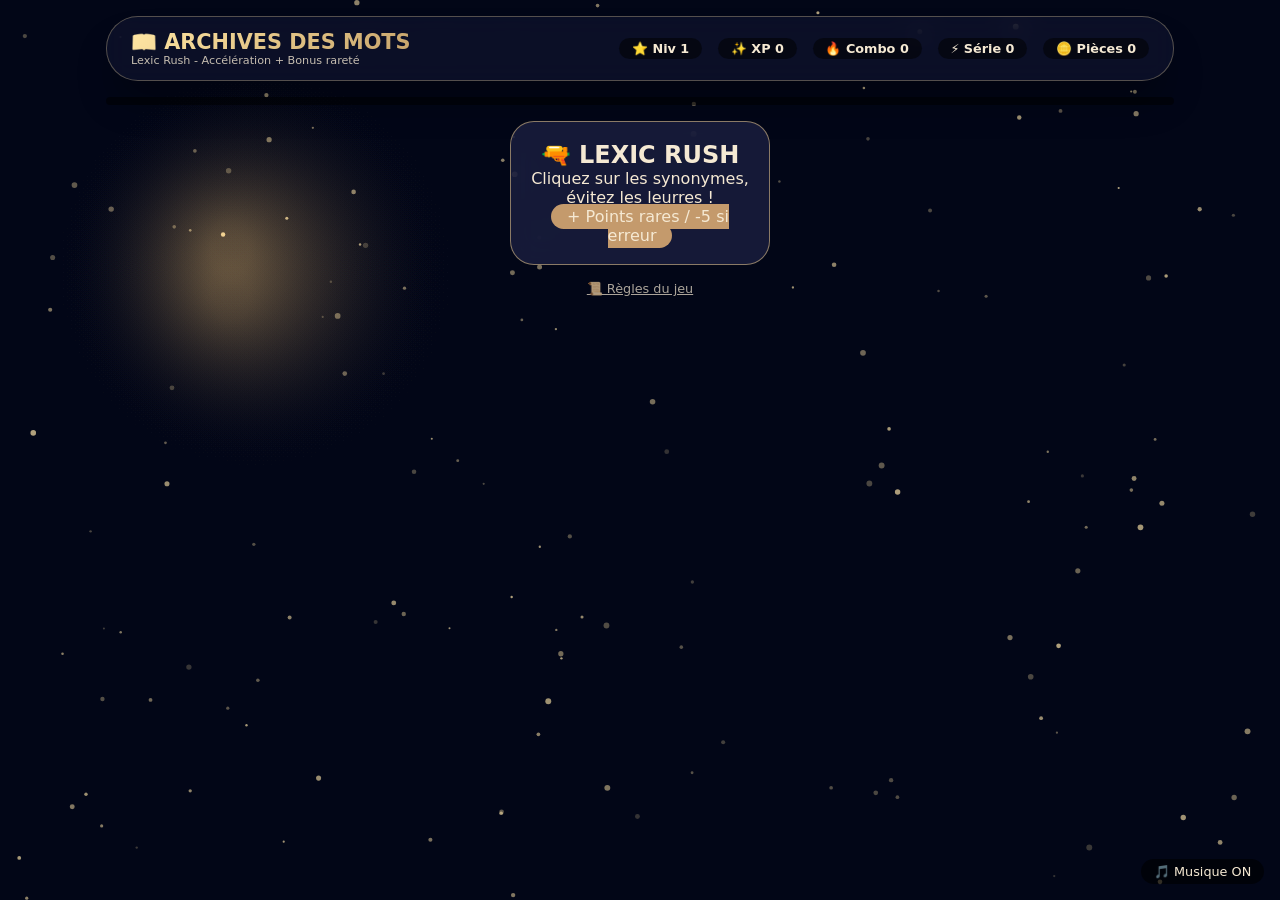
==== commit c30a9167: "Update index.html" ====
--- a/index.html
+++ b/index.html
@@ -5,41 +5,265 @@
   <meta name="viewport" content="width=device-width, initial-scale=1.0, user-scalable=yes">
   <title>Archives des Mots - Lexic Rush</title>
   <style>
-    * { margin: 0; padding: 0; box-sizing: border-box; user-select: none; -webkit-tap-highlight-color: transparent; }
-    body { font-family: 'Inter', system-ui, sans-serif; min-height: 100vh; color: #f5e9d3; overflow-x: hidden; background: #0a0f2a; }
-    #bg-canvas { position: fixed; top: 0; left: 0; width: 100%; height: 100%; z-index: 0; pointer-events: none; }
-    .glass-panel { background: rgba(20, 25, 55, 0.5); backdrop-filter: blur(12px); border-radius: 2rem; border: 1px solid rgba(255, 230, 170, 0.3); box-shadow: 0 25px 40px -12px rgba(0,0,0,0.4); }
-    .main-container { max-width: 1100px; margin: 0 auto; padding: 1rem; position: relative; z-index: 2; }
-    .hud { display: flex; justify-content: space-between; align-items: center; flex-wrap: wrap; padding: 0.8rem 1.5rem; margin-bottom: 1rem; }
-    .logo { font-size: 1.3rem; font-weight: 700; background: linear-gradient(135deg, #FFE6A3, #C7A46B); background-clip: text; -webkit-background-clip: text; color: transparent; }
-    .subtitle { font-size: 0.7rem; opacity: 0.8; }
-    .hud-right { display: flex; gap: 1rem; flex-wrap: wrap; }
-    .stat { background: rgba(0,0,0,0.5); padding: 0.2rem 0.8rem; border-radius: 2rem; font-weight: 600; font-size: 0.8rem; }
-    .xp-bar-container { background: rgba(0,0,0,0.5); border-radius: 2rem; height: 0.5rem; margin: 0.5rem 0 1rem; overflow: hidden; }
-    .xp-bar-fill { width: 0%; height: 100%; background: linear-gradient(90deg, #F3B33D, #FFD966); transition: width 0.4s; }
-    .game-card { background: rgba(30, 35, 70, 0.6); backdrop-filter: blur(16px); border-radius: 1.5rem; padding: 1.2rem; text-align: center; cursor: pointer; transition: 0.2s; border: 1px solid rgba(255,220,150,0.4); width: 260px; margin: 1rem auto; }
-    .game-card:hover { transform: scale(1.02); border-color: #FFD966; }
-    .accordion { background: rgba(0,0,0,0.5); border-radius: 1.5rem; margin: 1rem 0; overflow: hidden; }
-    .accordion-header { background: rgba(0,0,0,0.6); padding: 0.8rem; cursor: pointer; font-weight: bold; display: flex; justify-content: space-between; }
-    .accordion-content { max-height: 0; overflow: hidden; transition: max-height 0.3s ease; padding: 0 1rem; background: rgba(0,0,0,0.4); }
-    .accordion-content.show { max-height: 350px; padding: 1rem; }
-    .game-container { margin-top: 1rem; padding: 1rem; position: relative; }
-    .hidden { display: none; }
-    .close-btn { position: absolute; top: 0.8rem; right: 1rem; background: rgba(0,0,0,0.7); border: none; color: #FFE6A3; padding: 0.2rem 1rem; border-radius: 2rem; cursor: pointer; z-index: 20; }
-    .game-area { text-align: center; }
-    .context { background: rgba(0,0,0,0.5); border-radius: 1.5rem; padding: 0.8rem; margin-bottom: 1rem; }
-    .sentence { font-size: 1.2rem; font-style: italic; margin-bottom: 0.5rem; }
-    .target-word { display: inline-block; background: #FFD966; color: #1E1B2F; padding: 0.2rem 1rem; border-radius: 2rem; font-weight: bold; margin: 0.3rem; }
-    .instruction { font-size: 1rem; font-weight: bold; background: rgba(0,0,0,0.6); display: inline-block; padding: 0.2rem 1rem; border-radius: 2rem; }
-    .game-stats { display: flex; justify-content: center; gap: 1.5rem; margin: 0.5rem 0; font-size: 1rem; }
-    .game-canvas { position: relative; background: rgba(0, 0, 0, 0.3); border-radius: 2rem; min-height: 400px; overflow: hidden; margin: 0.5rem 0; border: 2px solid rgba(255,215,0,0.5); cursor: crosshair; }
-    .bubble { position: absolute; background: radial-gradient(circle at 30% 30%, rgba(255,230,150,0.95), rgba(200,160,80,0.85)); backdrop-filter: blur(4px); border-radius: 40px; display: flex; align-items: center; justify-content: center; font-weight: bold; padding: 0.5rem 1rem; color: #1E1B2F; font-size: 0.9rem; box-shadow: 0 0 12px rgba(0,0,0,0.3); cursor: pointer; border: 1px solid #FFD966; white-space: nowrap; }
-    .timer-bar { height: 8px; background: #FFD966; width: 100%; border-radius: 4px; transition: width 0.1s linear; margin-top: 0.5rem; }
-    button { background: #D4AF37; border: none; padding: 0.5rem 1rem; border-radius: 2rem; font-weight: bold; margin: 0.5rem; cursor: pointer; }
-    .zoom-transition { position: fixed; top: 50%; left: 50%; transform: translate(-50%, -50%) scale(0); font-size: 2rem; font-weight: bold; background: rgba(0,0,0,0.85); padding: 1rem 2rem; border-radius: 3rem; color: #FFD966; white-space: nowrap; z-index: 1000; animation: zoomFade 0.8s forwards; pointer-events: none; }
-    @keyframes zoomFade { 0% { transform: translate(-50%, -50%) scale(0); opacity: 0; } 30% { transform: translate(-50%, -50%) scale(1.1); opacity: 1; } 100% { transform: translate(-50%, -50%) scale(1); opacity: 0; visibility: hidden; } }
-    .music-btn { position: fixed; bottom: 1rem; right: 1rem; background: rgba(0,0,0,0.6); border-radius: 2rem; padding: 0.3rem 0.8rem; font-size: 0.8rem; z-index: 100; cursor: pointer; }
-    @media (max-width: 700px) { .sentence { font-size: 0.9rem; } .bubble { font-size: 0.7rem; padding: 0.3rem 0.7rem; white-space: normal; } .game-canvas { min-height: 320px; } .zoom-transition { font-size: 1.2rem; white-space: normal; width: 80%; } }
+    * {
+      margin: 0;
+      padding: 0;
+      box-sizing: border-box;
+      user-select: none;
+      -webkit-tap-highlight-color: transparent;
+    }
+    body {
+      font-family: 'Inter', system-ui, sans-serif;
+      min-height: 100vh;
+      color: #f5e9d3;
+      overflow-x: hidden;
+      background: #0a0f2a;
+    }
+    #bg-canvas {
+      position: fixed;
+      top: 0;
+      left: 0;
+      width: 100%;
+      height: 100%;
+      z-index: 0;
+      pointer-events: none;
+    }
+    .glass-panel {
+      background: rgba(20, 25, 55, 0.5);
+      backdrop-filter: blur(12px);
+      border-radius: 2rem;
+      border: 1px solid rgba(255, 230, 170, 0.3);
+      box-shadow: 0 25px 40px -12px rgba(0,0,0,0.4);
+    }
+    .main-container {
+      max-width: 1100px;
+      margin: 0 auto;
+      padding: 1rem;
+      position: relative;
+      z-index: 2;
+    }
+    .hud {
+      display: flex;
+      justify-content: space-between;
+      align-items: center;
+      flex-wrap: wrap;
+      padding: 0.8rem 1.5rem;
+      margin-bottom: 1rem;
+    }
+    .logo {
+      font-size: 1.3rem;
+      font-weight: 700;
+      background: linear-gradient(135deg, #FFE6A3, #C7A46B);
+      background-clip: text;
+      -webkit-background-clip: text;
+      color: transparent;
+    }
+    .subtitle {
+      font-size: 0.7rem;
+      opacity: 0.8;
+    }
+    .hud-right {
+      display: flex;
+      gap: 1rem;
+      flex-wrap: wrap;
+    }
+    .stat {
+      background: rgba(0,0,0,0.5);
+      padding: 0.2rem 0.8rem;
+      border-radius: 2rem;
+      font-weight: 600;
+      font-size: 0.8rem;
+    }
+    .xp-bar-container {
+      background: rgba(0,0,0,0.5);
+      border-radius: 2rem;
+      height: 0.5rem;
+      margin: 0.5rem 0 1rem;
+      overflow: hidden;
+    }
+    .xp-bar-fill {
+      width: 0%;
+      height: 100%;
+      background: linear-gradient(90deg, #F3B33D, #FFD966);
+      transition: width 0.4s;
+    }
+    .game-card {
+      background: rgba(30, 35, 70, 0.7);
+      backdrop-filter: blur(16px);
+      border-radius: 1.5rem;
+      padding: 1.2rem;
+      text-align: center;
+      cursor: pointer;
+      transition: 0.2s;
+      border: 1px solid rgba(255,220,150,0.5);
+      width: 260px;
+      margin: 1rem auto;
+    }
+    .game-card:hover {
+      transform: scale(1.02);
+      border-color: #FFD966;
+    }
+    .rules-link {
+      text-align: center;
+      margin: 0.5rem auto 1rem;
+      font-size: 0.8rem;
+      cursor: pointer;
+      text-decoration: underline;
+      opacity: 0.7;
+      width: fit-content;
+    }
+    .rules-text {
+      background: rgba(0,0,0,0.5);
+      border-radius: 1rem;
+      padding: 0.5rem 1rem;
+      margin: 0.5rem auto;
+      max-width: 90%;
+      font-size: 0.8rem;
+      display: none;
+    }
+    .rules-text.show {
+      display: block;
+    }
+    .game-container {
+      margin-top: 1rem;
+      padding: 1rem;
+      position: relative;
+    }
+    .hidden {
+      display: none;
+    }
+    .close-btn {
+      position: absolute;
+      top: 0.8rem;
+      right: 1rem;
+      background: rgba(0,0,0,0.7);
+      border: none;
+      color: #FFE6A3;
+      padding: 0.2rem 1rem;
+      border-radius: 2rem;
+      cursor: pointer;
+      z-index: 20;
+    }
+    .game-area {
+      text-align: center;
+    }
+    .context {
+      background: rgba(0,0,0,0.5);
+      border-radius: 1.5rem;
+      padding: 0.8rem;
+      margin-bottom: 1rem;
+    }
+    .sentence {
+      font-size: 1.2rem;
+      font-style: italic;
+      margin-bottom: 0.5rem;
+    }
+    .target-word {
+      display: inline-block;
+      background: #FFD966;
+      color: #1E1B2F;
+      padding: 0.2rem 1rem;
+      border-radius: 2rem;
+      font-weight: bold;
+      margin: 0.3rem;
+    }
+    .instruction {
+      font-size: 1rem;
+      font-weight: bold;
+      background: rgba(0,0,0,0.6);
+      display: inline-block;
+      padding: 0.2rem 1rem;
+      border-radius: 2rem;
+    }
+    .game-stats {
+      display: flex;
+      justify-content: center;
+      gap: 1.5rem;
+      margin: 0.5rem 0;
+      font-size: 1rem;
+    }
+    .game-canvas {
+      position: relative;
+      background: rgba(0, 0, 0, 0.3);
+      border-radius: 2rem;
+      min-height: 400px;
+      overflow: hidden;
+      margin: 0.5rem 0;
+      border: 2px solid rgba(255,215,0,0.5);
+      cursor: crosshair;
+    }
+    .bubble {
+      position: absolute;
+      background: radial-gradient(circle at 30% 30%, rgba(255,230,150,0.95), rgba(200,160,80,0.85));
+      backdrop-filter: blur(4px);
+      border-radius: 40px;
+      display: flex;
+      align-items: center;
+      justify-content: center;
+      font-weight: bold;
+      padding: 0.5rem 1rem;
+      color: #1E1B2F;
+      font-size: 0.9rem;
+      box-shadow: 0 0 12px rgba(0,0,0,0.3);
+      cursor: pointer;
+      border: 1px solid #FFD966;
+      white-space: nowrap;
+    }
+    .timer-bar {
+      height: 8px;
+      background: #FFD966;
+      width: 100%;
+      border-radius: 4px;
+      transition: width 0.1s linear;
+      margin-top: 0.5rem;
+    }
+    button {
+      background: #D4AF37;
+      border: none;
+      padding: 0.5rem 1rem;
+      border-radius: 2rem;
+      font-weight: bold;
+      margin: 0.5rem;
+      cursor: pointer;
+    }
+    .zoom-transition {
+      position: fixed;
+      top: 50%;
+      left: 50%;
+      transform: translate(-50%, -50%) scale(0);
+      font-size: 2rem;
+      font-weight: bold;
+      background: rgba(0,0,0,0.85);
+      padding: 1rem 2rem;
+      border-radius: 3rem;
+      color: #FFD966;
+      white-space: nowrap;
+      z-index: 1000;
+      animation: zoomFade 0.8s forwards;
+      pointer-events: none;
+    }
+    @keyframes zoomFade {
+      0% { transform: translate(-50%, -50%) scale(0); opacity: 0; }
+      30% { transform: translate(-50%, -50%) scale(1.1); opacity: 1; }
+      100% { transform: translate(-50%, -50%) scale(1); opacity: 0; visibility: hidden; }
+    }
+    .music-btn {
+      position: fixed;
+      bottom: 1rem;
+      right: 1rem;
+      background: rgba(0,0,0,0.6);
+      border-radius: 2rem;
+      padding: 0.3rem 0.8rem;
+      font-size: 0.8rem;
+      z-index: 100;
+      cursor: pointer;
+    }
+    @media (max-width: 700px) {
+      .sentence { font-size: 0.9rem; }
+      .bubble { font-size: 0.7rem; padding: 0.3rem 0.7rem; white-space: normal; }
+      .game-canvas { min-height: 320px; }
+      .zoom-transition { font-size: 1.2rem; white-space: normal; width: 80%; }
+    }
   </style>
 </head>
 <body>
@@ -63,19 +287,11 @@
     <span style="background:#C49A6C; padding:0.2rem 1rem; border-radius:2rem;">+ Points rares / -5 si erreur</span>
   </div>
 
-  <div class="accordion glass-panel">
-    <div class="accordion-header" id="accordionHeader">📖 Comment jouer ? ▼</div>
-    <div class="accordion-content" id="accordionContent">
-      <p>🔹 <strong>Objectif</strong> : Trouvez tous les mots demandés (synonymes, antonymes, famille, champ lexical) avant la fin du temps.</p>
-      <p>🔹 <strong>Règles</strong> :<br>
-      - Une phrase et un mot clé s’affichent.<br>
-      - Des bulles montent. Cliquez sur celles qui correspondent à la consigne.<br>
-      - Chaque bonne réponse rapporte des points (les mots rares donnent un bonus).<br>
-      - Une mauvaise réponse ou un mot déjà trouvé vous fait <strong>perdre 5 points</strong> et remet votre combo à zéro.<br>
-      - Plus votre score total augmente, plus le jeu s’accélère (bulles plus rapides et plus fréquentes).<br>
-      - Terminez les 10 manches pour gagner un gros bonus !</p>
-      <p>🔹 <strong>Conseil</strong> : Enchaînez les bonnes réponses pour augmenter votre combo et décupler vos points !</p>
-    </div>
+  <div class="rules-link" id="rulesLink">📜 Règles du jeu</div>
+  <div class="rules-text glass-panel" id="rulesText">
+    🔹 <strong>Objectif</strong> : trouvez tous les mots demandés (synonymes, antonymes, famille, champ lexical) avant la fin du temps.<br>
+    🔹 <strong>Règles</strong> : chaque bonne réponse rapporte des points (bonus pour mots rares). Mauvaise réponse = -5 points et combo à zéro. Plus votre score augmente, plus le jeu s’accélère.<br>
+    🔹 <strong>10 manches</strong> : terminez-les pour un gros bonus !
   </div>
 
   <div id="gameContainer" class="game-container hidden glass-panel">
@@ -118,7 +334,7 @@
   }
   function showGameContainer(show){ document.getElementById('gameContainer').classList.toggle('hidden',!show); }
 
-  // ---------- DÉCOR CANVAS (étoiles) ----------
+  // ---------- DÉCOR ÉTOILÉ ----------
   const canvas = document.getElementById('bg-canvas');
   const ctx = canvas.getContext('2d');
   let stars = [];
@@ -153,43 +369,110 @@
   resizeCanvas();
   drawStars();
 
-  // ---------- AUDIO (musique douce + bruitages) ----------
+  // ---------- AUDIO : musique douce + sons magiques / cloche ----------
   let audioCtx = null, musicGain = null, musicInterval = null, musicEnabled = true;
-  function initAudio() { if(!audioCtx) { audioCtx = new (window.AudioContext||window.webkitAudioContext)(); musicGain = audioCtx.createGain(); musicGain.gain.value = 0.1; musicGain.connect(audioCtx.destination); } }
+  function initAudio() {
+    if(!audioCtx) {
+      audioCtx = new (window.AudioContext||window.webkitAudioContext)();
+      musicGain = audioCtx.createGain();
+      musicGain.gain.value = 0.08;
+      musicGain.connect(audioCtx.destination);
+    }
+  }
   function playSound(type) {
     if(!audioCtx) initAudio();
     if(!audioCtx) return;
     const now = audioCtx.currentTime;
-    const osc = audioCtx.createOscillator();
-    const gain = audioCtx.createGain();
-    osc.connect(gain);
-    gain.connect(audioCtx.destination);
-    switch(type) {
-      case 'success':
-        osc.frequency.value = 880;
-        gain.gain.setValueAtTime(0.12, now);
-        gain.gain.exponentialRampToValueAtTime(0.0001, now+0.3);
-        osc.start(); osc.stop(now+0.25);
-        break;
-      case 'fail':
-        osc.frequency.value = 440;
-        gain.gain.setValueAtTime(0.1, now);
-        gain.gain.exponentialRampToValueAtTime(0.0001, now+0.4);
-        osc.start(); osc.stop(now+0.3);
-        break;
-      case 'roundwin':
+    if(type === 'magic') {
+      // son de magie (arpège doux)
+      const osc = audioCtx.createOscillator();
+      const gain = audioCtx.createGain();
+      osc.connect(gain);
+      gain.connect(audioCtx.destination);
+      osc.frequency.value = 523;
+      gain.gain.setValueAtTime(0.1, now);
+      gain.gain.exponentialRampToValueAtTime(0.0001, now+0.6);
+      osc.start();
+      osc.stop(now+0.5);
+      setTimeout(()=>{
         const osc2 = audioCtx.createOscillator();
         const gain2 = audioCtx.createGain();
-        osc2.connect(gain2); gain2.connect(audioCtx.destination);
-        osc2.frequency.value = 660;
-        gain2.gain.setValueAtTime(0.15, now);
-        gain2.gain.exponentialRampToValueAtTime(0.0001, now+0.6);
-        osc2.start(); osc2.stop(now+0.5);
-        setTimeout(()=>{ const o=audioCtx.createOscillator(); o.connect(audioCtx.destination); o.frequency.value=880; o.start(); o.stop(now+0.8); }, 400);
-        break;
-      case 'victory':
-        for(let i=0;i<3;i++) setTimeout(()=>{ const o=audioCtx.createOscillator(); const g=audioCtx.createGain(); o.connect(g); g.connect(audioCtx.destination); o.frequency.value=523+i*200; g.gain.setValueAtTime(0.12, audioCtx.currentTime); g.gain.exponentialRampToValueAtTime(0.0001, audioCtx.currentTime+0.4); o.start(); o.stop(audioCtx.currentTime+0.3); }, i*200);
-        break;
+        osc2.connect(gain2);
+        gain2.connect(audioCtx.destination);
+        osc2.frequency.value = 659;
+        gain2.gain.setValueAtTime(0.08, now+0.3);
+        gain2.gain.exponentialRampToValueAtTime(0.0001, now+0.8);
+        osc2.start();
+        osc2.stop(now+0.7);
+      }, 250);
+    } else if(type === 'bell') {
+      // tintement de cloche
+      const osc = audioCtx.createOscillator();
+      const gain = audioCtx.createGain();
+      osc.connect(gain);
+      gain.connect(audioCtx.destination);
+      osc.type = 'sine';
+      osc.frequency.value = 880;
+      gain.gain.setValueAtTime(0.08, now);
+      gain.gain.exponentialRampToValueAtTime(0.0001, now+1.0);
+      osc.start();
+      osc.stop(now+0.8);
+      // petite harmonique
+      const osc2 = audioCtx.createOscillator();
+      const gain2 = audioCtx.createGain();
+      osc2.connect(gain2);
+      gain2.connect(audioCtx.destination);
+      osc2.frequency.value = 1100;
+      gain2.gain.setValueAtTime(0.04, now+0.1);
+      gain2.gain.exponentialRampToValueAtTime(0.0001, now+0.7);
+      osc2.start();
+      osc2.stop(now+0.6);
+    } else if(type === 'success') {
+      const osc = audioCtx.createOscillator();
+      const gain = audioCtx.createGain();
+      osc.connect(gain);
+      gain.connect(audioCtx.destination);
+      osc.frequency.value = 880;
+      gain.gain.setValueAtTime(0.1, now);
+      gain.gain.exponentialRampToValueAtTime(0.0001, now+0.3);
+      osc.start(); osc.stop(now+0.25);
+    } else if(type === 'fail') {
+      const osc = audioCtx.createOscillator();
+      const gain = audioCtx.createGain();
+      osc.connect(gain);
+      gain.connect(audioCtx.destination);
+      osc.frequency.value = 440;
+      gain.gain.setValueAtTime(0.08, now);
+      gain.gain.exponentialRampToValueAtTime(0.0001, now+0.4);
+      osc.start(); osc.stop(now+0.3);
+    } else if(type === 'roundwin') {
+      const osc = audioCtx.createOscillator();
+      const gain = audioCtx.createGain();
+      osc.connect(gain);
+      gain.connect(audioCtx.destination);
+      osc.frequency.value = 660;
+      gain.gain.setValueAtTime(0.12, now);
+      gain.gain.exponentialRampToValueAtTime(0.0001, now+0.5);
+      osc.start(); osc.stop(now+0.4);
+      setTimeout(()=>{
+        const o=audioCtx.createOscillator();
+        const g=audioCtx.createGain();
+        o.connect(g); g.connect(audioCtx.destination);
+        o.frequency.value=880;
+        g.gain.setValueAtTime(0.1, now+0.3);
+        g.gain.exponentialRampToValueAtTime(0.0001, now+0.7);
+        o.start(); o.stop(now+0.6);
+      }, 300);
+    } else if(type === 'victory') {
+      for(let i=0;i<3;i++) setTimeout(()=>{
+        const o=audioCtx.createOscillator();
+        const g=audioCtx.createGain();
+        o.connect(g); g.connect(audioCtx.destination);
+        o.frequency.value=523+i*200;
+        g.gain.setValueAtTime(0.1, audioCtx.currentTime);
+        g.gain.exponentialRampToValueAtTime(0.0001, audioCtx.currentTime+0.4);
+        o.start(); o.stop(audioCtx.currentTime+0.3);
+      }, i*200);
     }
   }
   function playAmbient() {
@@ -200,8 +483,8 @@
     osc.connect(gain);
     gain.connect(musicGain);
     osc.type = 'sine';
-    osc.frequency.value = 80 + Math.sin(now)*8;
-    gain.gain.setValueAtTime(0.04, now);
+    osc.frequency.value = 80 + Math.sin(now)*5;
+    gain.gain.setValueAtTime(0.03, now);
     gain.gain.exponentialRampToValueAtTime(0.0001, now+3.5);
     osc.start();
     osc.stop(now+3);
@@ -216,7 +499,7 @@
   function stopBackgroundMusic() { if(musicInterval) clearInterval(musicInterval); musicInterval=null; }
   function toggleMusic() { musicEnabled=!musicEnabled; const btn=document.getElementById('musicToggle'); if(musicEnabled) { startBackgroundMusic(); btn.innerHTML="🎵 Musique ON"; } else { stopBackgroundMusic(); btn.innerHTML="🔇 Musique OFF"; } }
 
-  // ---------- BASE DE DONNÉES (riche) ----------
+  // ---------- BASE DE DONNÉES (variée) ----------
   const questionBank = [
     { sentence:"Il court très rapidement.", highlight:"rapidement", type:"synonymes", corrects:["vite","vivement"], wrongs:["lentement","doucement"], rareBonus:[0,5] },
     { sentence:"Elle est vraiment contente.", highlight:"contente", type:"synonymes", corrects:["heureuse","satisfaite","ravie"], wrongs:["triste","fâchée"], rareBonus:[0,0,8] },
@@ -241,7 +524,7 @@
   ];
   while(questionBank.length < 50) questionBank.push({...questionBank[Math.floor(Math.random()*questionBank.length)]});
 
-  // ---------- JEU AVEC ACCÉLÉRATION, SONS, ZOOM ----------
+  // ---------- JEU AVEC ACCÉLÉRATION, SONS, ZOOM MAGIQUE ----------
   const LexicRush = {
     gameActive: false, currentRoundIndex:0, rounds:[], roundData:null, remainingCorrects:[],
     score:0, combo:0, timeLeft:25, bubbles:[], canvasElem:null, gameLoop:null,
@@ -287,10 +570,10 @@
       this.updateRemainingUI();
       this.timeLeft = 25;
       this.updateTimerUI();
-      // ZOOM sur la consigne (sans son)
+      // ZOOM + SON MAGIQUE
       this.showZoomText(instructionText);
-      this.timerInterval = setInterval(()=>{ if(this.gameActive){ this.timeLeft-=0.1; this.updateTimerUI(); if(this.timeLeft<=0) this.roundFailure(); }},100);
-      // Accélération progressive selon le score
+      playSound('magic');
+      this.timerInterval = setInterval(()=>{ if(this.gameActive){ this.timeLeft-=0.1; this.updateTimerUI(); if(this.timeLeft<=0) { this.roundFailure(); playSound('bell'); } }},100);
       let speedFactor = Math.min(2.5, 1 + Math.floor(this.score / 60) * 0.2);
       let spawnDelay = Math.max(400, this.baseSpawnDelay / speedFactor);
       this.spawnInterval = setInterval(()=>{ if(this.gameActive) this.spawnBubble(speedFactor); }, spawnDelay);
@@ -379,9 +662,9 @@
       refreshHUD();
       document.querySelector('.game-card').addEventListener('click',()=>this.startGame());
       document.getElementById('closeGameBtn').onclick = () => showGameContainer(false);
-      const header = document.getElementById('accordionHeader');
-      const content = document.getElementById('accordionContent');
-      header.onclick = () => content.classList.toggle('show');
+      const rulesLink = document.getElementById('rulesLink');
+      const rulesText = document.getElementById('rulesText');
+      rulesLink.onclick = () => rulesText.classList.toggle('show');
       document.body.addEventListener('click', () => { if(!audioCtx){ initAudio(); startBackgroundMusic(); } }, { once: true });
       document.getElementById('musicToggle').onclick = () => toggleMusic();
       const style = document.createElement('style');
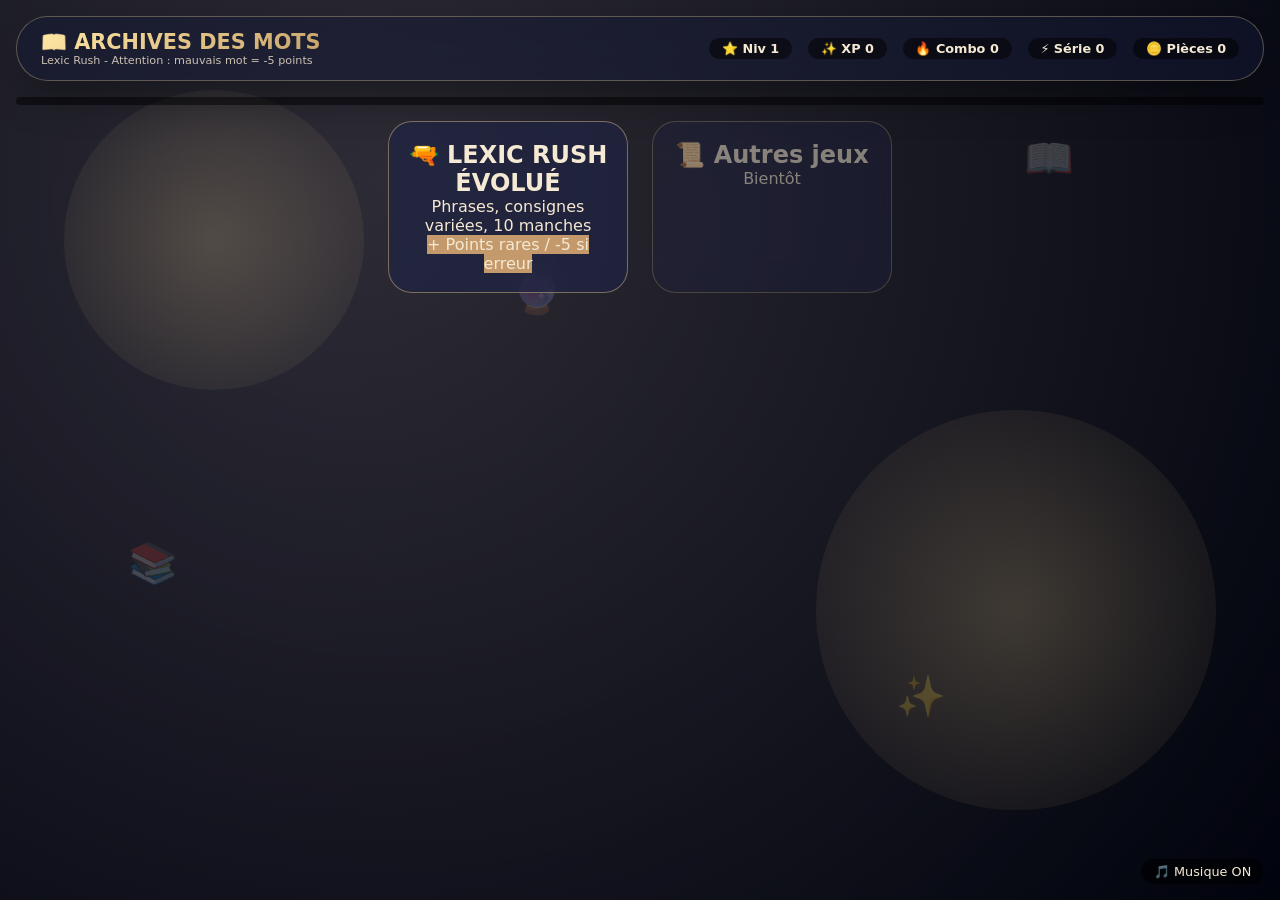
==== commit 2c181a5a: "Update index.html" ====
--- a/index.html
+++ b/index.html
@@ -3,7 +3,7 @@
 <head>
   <meta charset="UTF-8">
   <meta name="viewport" content="width=device-width, initial-scale=1.0, user-scalable=yes">
-  <title>Archives des Mots - Lexic Rush</title>
+  <title>Archives des Mots - Lexic Rush Évolué</title>
   <style>
     * {
       margin: 0;
@@ -13,20 +13,49 @@
       -webkit-tap-highlight-color: transparent;
     }
     body {
-      font-family: 'Inter', system-ui, sans-serif;
+      font-family: 'Inter', system-ui, -apple-system, sans-serif;
+      background: radial-gradient(circle at 20% 30%, #0a0f2a, #020617);
       min-height: 100vh;
       color: #f5e9d3;
       overflow-x: hidden;
-      background: #0a0f2a;
-    }
-    #bg-canvas {
+      position: relative;
+    }
+    /* DÉCOR MAGIQUE AMÉLIORÉ - fond visible */
+    .magic-bg {
       position: fixed;
       top: 0;
       left: 0;
       width: 100%;
       height: 100%;
+      pointer-events: none;
       z-index: 0;
+      background: radial-gradient(circle at 30% 20%, rgba(255,215,130,0.15), rgba(0,0,0,0.4));
+      overflow: hidden;
+    }
+    /* livres flottants */
+    .floating-book {
+      position: absolute;
+      font-size: 2.5rem;
+      opacity: 0.2;
+      animation: floatBook 15s infinite alternate;
       pointer-events: none;
+    }
+    @keyframes floatBook {
+      0% { transform: translateY(0px) rotate(0deg); }
+      100% { transform: translateY(-40px) rotate(5deg); }
+    }
+    /* lumières dorées */
+    .light-spot {
+      position: absolute;
+      background: radial-gradient(circle, rgba(255,220,150,0.2), transparent);
+      border-radius: 50%;
+      width: 300px;
+      height: 300px;
+      animation: pulseLight 8s infinite alternate;
+    }
+    @keyframes pulseLight {
+      0% { opacity: 0.2; transform: scale(1); }
+      100% { opacity: 0.6; transform: scale(1.2); }
     }
     .glass-panel {
       background: rgba(20, 25, 55, 0.5);
@@ -36,7 +65,7 @@
       box-shadow: 0 25px 40px -12px rgba(0,0,0,0.4);
     }
     .main-container {
-      max-width: 1100px;
+      max-width: 1300px;
       margin: 0 auto;
       padding: 1rem;
       position: relative;
@@ -87,42 +116,27 @@
       background: linear-gradient(90deg, #F3B33D, #FFD966);
       transition: width 0.4s;
     }
+    .games-grid {
+      display: flex;
+      justify-content: center;
+      gap: 1.5rem;
+      flex-wrap: wrap;
+      margin: 1rem 0;
+    }
     .game-card {
-      background: rgba(30, 35, 70, 0.7);
+      background: rgba(30, 35, 70, 0.6);
       backdrop-filter: blur(16px);
       border-radius: 1.5rem;
       padding: 1.2rem;
       text-align: center;
       cursor: pointer;
       transition: 0.2s;
-      border: 1px solid rgba(255,220,150,0.5);
-      width: 260px;
-      margin: 1rem auto;
+      border: 1px solid rgba(255,220,150,0.4);
+      width: 240px;
     }
     .game-card:hover {
       transform: scale(1.02);
       border-color: #FFD966;
-    }
-    .rules-link {
-      text-align: center;
-      margin: 0.5rem auto 1rem;
-      font-size: 0.8rem;
-      cursor: pointer;
-      text-decoration: underline;
-      opacity: 0.7;
-      width: fit-content;
-    }
-    .rules-text {
-      background: rgba(0,0,0,0.5);
-      border-radius: 1rem;
-      padding: 0.5rem 1rem;
-      margin: 0.5rem auto;
-      max-width: 90%;
-      font-size: 0.8rem;
-      display: none;
-    }
-    .rules-text.show {
-      display: block;
     }
     .game-container {
       margin-top: 1rem;
@@ -143,6 +157,7 @@
       border-radius: 2rem;
       cursor: pointer;
       z-index: 20;
+      font-weight: bold;
     }
     .game-area {
       text-align: center;
@@ -168,11 +183,11 @@
       margin: 0.3rem;
     }
     .instruction {
-      font-size: 1rem;
+      font-size: 1.1rem;
       font-weight: bold;
       background: rgba(0,0,0,0.6);
       display: inline-block;
-      padding: 0.2rem 1rem;
+      padding: 0.2rem 1.2rem;
       border-radius: 2rem;
     }
     .game-stats {
@@ -181,6 +196,7 @@
       gap: 1.5rem;
       margin: 0.5rem 0;
       font-size: 1rem;
+      font-weight: 600;
     }
     .game-canvas {
       position: relative;
@@ -201,13 +217,18 @@
       align-items: center;
       justify-content: center;
       font-weight: bold;
+      text-align: center;
       padding: 0.5rem 1rem;
       color: #1E1B2F;
       font-size: 0.9rem;
       box-shadow: 0 0 12px rgba(0,0,0,0.3);
       cursor: pointer;
+      transition: transform 0.05s;
       border: 1px solid #FFD966;
       white-space: nowrap;
+    }
+    .bubble:active {
+      transform: scale(0.95);
     }
     .timer-bar {
       height: 8px;
@@ -220,18 +241,22 @@
     button {
       background: #D4AF37;
       border: none;
-      padding: 0.5rem 1rem;
+      padding: 0.5rem 1.2rem;
       border-radius: 2rem;
       font-weight: bold;
       margin: 0.5rem;
       cursor: pointer;
+    }
+    .progress {
+      margin-top: 0.5rem;
+      font-size: 0.9rem;
     }
     .zoom-transition {
       position: fixed;
       top: 50%;
       left: 50%;
       transform: translate(-50%, -50%) scale(0);
-      font-size: 2rem;
+      font-size: 2.5rem;
       font-weight: bold;
       background: rgba(0,0,0,0.85);
       padding: 1rem 2rem;
@@ -241,6 +266,7 @@
       z-index: 1000;
       animation: zoomFade 0.8s forwards;
       pointer-events: none;
+      text-align: center;
     }
     @keyframes zoomFade {
       0% { transform: translate(-50%, -50%) scale(0); opacity: 0; }
@@ -262,15 +288,22 @@
       .sentence { font-size: 0.9rem; }
       .bubble { font-size: 0.7rem; padding: 0.3rem 0.7rem; white-space: normal; }
       .game-canvas { min-height: 320px; }
-      .zoom-transition { font-size: 1.2rem; white-space: normal; width: 80%; }
+      .zoom-transition { font-size: 1.5rem; white-space: normal; width: 80%; }
     }
   </style>
 </head>
 <body>
-<canvas id="bg-canvas"></canvas>
+<div class="magic-bg">
+  <div class="light-spot" style="top:10%; left:5%;"></div>
+  <div class="light-spot" style="bottom:10%; right:5%; width:400px; height:400px;"></div>
+  <div class="floating-book" style="top:15%; left:80%;">📖</div>
+  <div class="floating-book" style="top:60%; left:10%; animation-duration: 20s;">📚</div>
+  <div class="floating-book" style="top:30%; left:40%; animation-duration: 18s;">🔮</div>
+  <div class="floating-book" style="bottom:20%; left:70%;">✨</div>
+</div>
 <main class="main-container">
   <header class="hud glass-panel">
-    <div><h1 class="logo">📖 ARCHIVES DES MOTS</h1><p class="subtitle">Lexic Rush - Accélération + Bonus rareté</p></div>
+    <div><h1 class="logo">📖 ARCHIVES DES MOTS</h1><p class="subtitle">Lexic Rush - Attention : mauvais mot = -5 points</p></div>
     <div class="hud-right">
       <div class="stat">⭐ Niv <span id="level">1</span></div>
       <div class="stat">✨ XP <span id="xp">0</span></div>
@@ -281,17 +314,16 @@
   </header>
   <div class="xp-bar-container"><div class="xp-bar-fill" id="xpBarFill"></div></div>
 
-  <div class="game-card" data-game="lexicrush">
-    <h2>🔫 LEXIC RUSH</h2>
-    <p>Cliquez sur les synonymes, évitez les leurres !</p>
-    <span style="background:#C49A6C; padding:0.2rem 1rem; border-radius:2rem;">+ Points rares / -5 si erreur</span>
-  </div>
-
-  <div class="rules-link" id="rulesLink">📜 Règles du jeu</div>
-  <div class="rules-text glass-panel" id="rulesText">
-    🔹 <strong>Objectif</strong> : trouvez tous les mots demandés (synonymes, antonymes, famille, champ lexical) avant la fin du temps.<br>
-    🔹 <strong>Règles</strong> : chaque bonne réponse rapporte des points (bonus pour mots rares). Mauvaise réponse = -5 points et combo à zéro. Plus votre score augmente, plus le jeu s’accélère.<br>
-    🔹 <strong>10 manches</strong> : terminez-les pour un gros bonus !
+  <div class="games-grid">
+    <div class="game-card" data-game="lexicrush_evolved">
+      <h2>🔫 LEXIC RUSH ÉVOLUÉ</h2>
+      <p>Phrases, consignes variées, 10 manches</p>
+      <span class="badge-game" style="background:#C49A6C;">+ Points rares / -5 si erreur</span>
+    </div>
+    <div class="game-card" style="opacity:0.5;">
+      <h2>📜 Autres jeux</h2>
+      <p>Bientôt</p>
+    </div>
   </div>
 
   <div id="gameContainer" class="game-container hidden glass-panel">
@@ -302,7 +334,9 @@
 <div id="musicToggle" class="music-btn">🎵 Musique ON</div>
 
 <script>
-  // ---------- STORAGE ----------
+  // --------------------------------------------------------------
+  // 1. STORAGE
+  // --------------------------------------------------------------
   const STORAGE_KEYS = { XP:'archives_xp', LEVEL:'archives_level', COMBO:'archives_combo', STREAK:'archives_streak', COINS:'archives_coins' };
   const Storage = {
     getXP:()=>parseInt(localStorage.getItem(STORAGE_KEYS.XP)||'0'),
@@ -334,349 +368,542 @@
   }
   function showGameContainer(show){ document.getElementById('gameContainer').classList.toggle('hidden',!show); }
 
-  // ---------- DÉCOR ÉTOILÉ ----------
-  const canvas = document.getElementById('bg-canvas');
-  const ctx = canvas.getContext('2d');
-  let stars = [];
-  function resizeCanvas() {
-    canvas.width = window.innerWidth;
-    canvas.height = window.innerHeight;
-    stars = [];
-    for(let i=0;i<150;i++) stars.push({ x:Math.random()*canvas.width, y:Math.random()*canvas.height, r:Math.random()*2+1, alpha:Math.random()*0.5+0.2 });
+  // --------------------------------------------------------------
+  // 2. AUDIO (musique douce + bruitages, pas de bip pour changement consigne)
+  // --------------------------------------------------------------
+  let audioCtx = null;
+  let musicGain = null;
+  let musicInterval = null;
+  let musicEnabled = true;
+
+  function initAudio() {
+    if (audioCtx) return;
+    audioCtx = new (window.AudioContext || window.webkitAudioContext)();
+    musicGain = audioCtx.createGain();
+    musicGain.gain.value = 0.25;
+    musicGain.connect(audioCtx.destination);
   }
-  function drawStars() {
-    ctx.clearRect(0,0,canvas.width,canvas.height);
-    ctx.fillStyle = '#020617';
-    ctx.fillRect(0,0,canvas.width,canvas.height);
-    for(let s of stars) {
-      ctx.beginPath();
-      ctx.arc(s.x, s.y, s.r, 0, Math.PI*2);
-      ctx.fillStyle = `rgba(255,230,170,${s.alpha})`;
-      ctx.fill();
-    }
-    ctx.globalCompositeOperation = 'lighter';
-    for(let i=0;i<5;i++) {
-      const grad = ctx.createRadialGradient(canvas.width*0.2+Math.sin(Date.now()*0.001)*50, canvas.height*0.3+Math.cos(i)*30, 20, canvas.width*0.2, canvas.height*0.3, 200);
-      grad.addColorStop(0, 'rgba(255,200,100,0.08)');
-      grad.addColorStop(1, 'rgba(0,0,0,0)');
-      ctx.fillStyle = grad;
-      ctx.fillRect(0,0,canvas.width,canvas.height);
-    }
-    ctx.globalCompositeOperation = 'source-over';
-    requestAnimationFrame(drawStars);
-  }
-  window.addEventListener('resize', resizeCanvas);
-  resizeCanvas();
-  drawStars();
-
-  // ---------- AUDIO : musique douce + sons magiques / cloche ----------
-  let audioCtx = null, musicGain = null, musicInterval = null, musicEnabled = true;
-  function initAudio() {
-    if(!audioCtx) {
-      audioCtx = new (window.AudioContext||window.webkitAudioContext)();
-      musicGain = audioCtx.createGain();
-      musicGain.gain.value = 0.08;
-      musicGain.connect(audioCtx.destination);
-    }
-  }
+
   function playSound(type) {
-    if(!audioCtx) initAudio();
-    if(!audioCtx) return;
+    if (!audioCtx) initAudio();
+    if (!audioCtx) return;
     const now = audioCtx.currentTime;
-    if(type === 'magic') {
-      // son de magie (arpège doux)
-      const osc = audioCtx.createOscillator();
-      const gain = audioCtx.createGain();
-      osc.connect(gain);
-      gain.connect(audioCtx.destination);
-      osc.frequency.value = 523;
-      gain.gain.setValueAtTime(0.1, now);
-      gain.gain.exponentialRampToValueAtTime(0.0001, now+0.6);
-      osc.start();
-      osc.stop(now+0.5);
-      setTimeout(()=>{
+    const osc = audioCtx.createOscillator();
+    const gain = audioCtx.createGain();
+    osc.connect(gain);
+    gain.connect(audioCtx.destination);
+    switch(type) {
+      case 'success':
+        osc.frequency.value = 880;
+        gain.gain.setValueAtTime(0.15, now);
+        gain.gain.exponentialRampToValueAtTime(0.0001, now+0.4);
+        osc.start();
+        osc.stop(now+0.3);
+        break;
+      case 'fail':
+        osc.frequency.value = 440;
+        gain.gain.setValueAtTime(0.12, now);
+        gain.gain.exponentialRampToValueAtTime(0.0001, now+0.5);
+        osc.start();
+        osc.stop(now+0.4);
+        break;
+      case 'roundwin':
         const osc2 = audioCtx.createOscillator();
         const gain2 = audioCtx.createGain();
         osc2.connect(gain2);
         gain2.connect(audioCtx.destination);
-        osc2.frequency.value = 659;
-        gain2.gain.setValueAtTime(0.08, now+0.3);
-        gain2.gain.exponentialRampToValueAtTime(0.0001, now+0.8);
+        osc2.frequency.value = 660;
+        gain2.gain.setValueAtTime(0.2, now);
+        gain2.gain.exponentialRampToValueAtTime(0.0001, now+0.7);
         osc2.start();
-        osc2.stop(now+0.7);
-      }, 250);
-    } else if(type === 'bell') {
-      // tintement de cloche
+        osc2.stop(now+0.6);
+        setTimeout(()=>{ const o=audioCtx.createOscillator(); o.connect(audioCtx.destination); o.frequency.value=880; o.start(); o.stop(now+0.9); }, 400);
+        break;
+      case 'victory':
+        for(let i=0;i<3;i++){
+          setTimeout(()=>{
+            const o=audioCtx.createOscillator(); const g=audioCtx.createGain();
+            o.connect(g); g.connect(audioCtx.destination);
+            o.frequency.value=523+ i*200;
+            g.gain.setValueAtTime(0.15, audioCtx.currentTime);
+            g.gain.exponentialRampToValueAtTime(0.0001, audioCtx.currentTime+0.5);
+            o.start(); o.stop(audioCtx.currentTime+0.4);
+          }, i*200);
+        }
+        break;
+    }
+  }
+
+  function startBackgroundMusic() {
+    if (!musicEnabled) return;
+    if (musicInterval) clearInterval(musicInterval);
+    if (!audioCtx) initAudio();
+    if (!audioCtx) return;
+    // mélodie douce et discrète (pas de bip aigu)
+    const notes = [523, 587, 659, 523, 440, 493, 523, 587, 659, 698, 784, 659, 587, 523];
+    let idx = 0;
+    function playNote() {
+      if (!musicEnabled) return;
+      const now = audioCtx.currentTime;
       const osc = audioCtx.createOscillator();
-      const gain = audioCtx.createGain();
-      osc.connect(gain);
-      gain.connect(audioCtx.destination);
-      osc.type = 'sine';
-      osc.frequency.value = 880;
-      gain.gain.setValueAtTime(0.08, now);
-      gain.gain.exponentialRampToValueAtTime(0.0001, now+1.0);
+      const gainNode = audioCtx.createGain();
+      osc.connect(gainNode);
+      gainNode.connect(musicGain);
+      osc.frequency.value = notes[idx % notes.length];
+      gainNode.gain.setValueAtTime(0.06, now);
+      gainNode.gain.exponentialRampToValueAtTime(0.0001, now+0.35);
       osc.start();
-      osc.stop(now+0.8);
-      // petite harmonique
-      const osc2 = audioCtx.createOscillator();
-      const gain2 = audioCtx.createGain();
-      osc2.connect(gain2);
-      gain2.connect(audioCtx.destination);
-      osc2.frequency.value = 1100;
-      gain2.gain.setValueAtTime(0.04, now+0.1);
-      gain2.gain.exponentialRampToValueAtTime(0.0001, now+0.7);
-      osc2.start();
-      osc2.stop(now+0.6);
-    } else if(type === 'success') {
-      const osc = audioCtx.createOscillator();
-      const gain = audioCtx.createGain();
-      osc.connect(gain);
-      gain.connect(audioCtx.destination);
-      osc.frequency.value = 880;
-      gain.gain.setValueAtTime(0.1, now);
-      gain.gain.exponentialRampToValueAtTime(0.0001, now+0.3);
-      osc.start(); osc.stop(now+0.25);
-    } else if(type === 'fail') {
-      const osc = audioCtx.createOscillator();
-      const gain = audioCtx.createGain();
-      osc.connect(gain);
-      gain.connect(audioCtx.destination);
-      osc.frequency.value = 440;
-      gain.gain.setValueAtTime(0.08, now);
-      gain.gain.exponentialRampToValueAtTime(0.0001, now+0.4);
-      osc.start(); osc.stop(now+0.3);
-    } else if(type === 'roundwin') {
-      const osc = audioCtx.createOscillator();
-      const gain = audioCtx.createGain();
-      osc.connect(gain);
-      gain.connect(audioCtx.destination);
-      osc.frequency.value = 660;
-      gain.gain.setValueAtTime(0.12, now);
-      gain.gain.exponentialRampToValueAtTime(0.0001, now+0.5);
-      osc.start(); osc.stop(now+0.4);
-      setTimeout(()=>{
-        const o=audioCtx.createOscillator();
-        const g=audioCtx.createGain();
-        o.connect(g); g.connect(audioCtx.destination);
-        o.frequency.value=880;
-        g.gain.setValueAtTime(0.1, now+0.3);
-        g.gain.exponentialRampToValueAtTime(0.0001, now+0.7);
-        o.start(); o.stop(now+0.6);
-      }, 300);
-    } else if(type === 'victory') {
-      for(let i=0;i<3;i++) setTimeout(()=>{
-        const o=audioCtx.createOscillator();
-        const g=audioCtx.createGain();
-        o.connect(g); g.connect(audioCtx.destination);
-        o.frequency.value=523+i*200;
-        g.gain.setValueAtTime(0.1, audioCtx.currentTime);
-        g.gain.exponentialRampToValueAtTime(0.0001, audioCtx.currentTime+0.4);
-        o.start(); o.stop(audioCtx.currentTime+0.3);
-      }, i*200);
-    }
+      osc.stop(now+0.3);
+      idx++;
+    }
+    musicInterval = setInterval(playNote, 450);
   }
-  function playAmbient() {
-    if(!musicEnabled || !audioCtx) return;
-    const now = audioCtx.currentTime;
-    const osc = audioCtx.createOscillator();
-    const gain = audioCtx.createGain();
-    osc.connect(gain);
-    gain.connect(musicGain);
-    osc.type = 'sine';
-    osc.frequency.value = 80 + Math.sin(now)*5;
-    gain.gain.setValueAtTime(0.03, now);
-    gain.gain.exponentialRampToValueAtTime(0.0001, now+3.5);
-    osc.start();
-    osc.stop(now+3);
+
+  function stopBackgroundMusic() {
+    if (musicInterval) clearInterval(musicInterval);
+    musicInterval = null;
   }
-  function startBackgroundMusic() {
-    if(musicInterval) clearInterval(musicInterval);
-    if(!audioCtx) initAudio();
-    if(!audioCtx) return;
-    playAmbient();
-    musicInterval = setInterval(() => { if(musicEnabled) playAmbient(); }, 3500);
+
+  function toggleMusic() {
+    musicEnabled = !musicEnabled;
+    const btn = document.getElementById('musicToggle');
+    if (musicEnabled) {
+      startBackgroundMusic();
+      btn.innerHTML = "🎵 Musique ON";
+    } else {
+      stopBackgroundMusic();
+      btn.innerHTML = "🔇 Musique OFF";
+    }
   }
-  function stopBackgroundMusic() { if(musicInterval) clearInterval(musicInterval); musicInterval=null; }
-  function toggleMusic() { musicEnabled=!musicEnabled; const btn=document.getElementById('musicToggle'); if(musicEnabled) { startBackgroundMusic(); btn.innerHTML="🎵 Musique ON"; } else { stopBackgroundMusic(); btn.innerHTML="🔇 Musique OFF"; } }
-
-  // ---------- BASE DE DONNÉES (variée) ----------
+
+  // --------------------------------------------------------------
+  // 3. BASE DE DONNÉES (points variables)
+  // --------------------------------------------------------------
   const questionBank = [
-    { sentence:"Il court très rapidement.", highlight:"rapidement", type:"synonymes", corrects:["vite","vivement"], wrongs:["lentement","doucement"], rareBonus:[0,5] },
-    { sentence:"Elle est vraiment contente.", highlight:"contente", type:"synonymes", corrects:["heureuse","satisfaite","ravie"], wrongs:["triste","fâchée"], rareBonus:[0,0,8] },
-    { sentence:"Ce garçon est très beau.", highlight:"beau", type:"synonymes", corrects:["magnifique","splendide","joli"], wrongs:["laid","moche"], rareBonus:[5,8,0] },
-    { sentence:"Il a un petit chien.", highlight:"petit", type:"synonymes", corrects:["minuscule","miniature","menu"], wrongs:["grand","énorme"], rareBonus:[5,6,10] },
-    { sentence:"Elle parle beaucoup.", highlight:"parle", type:"synonymes", corrects:["discute","bavarde","converse"], wrongs:["se tait","murmure"], rareBonus:[0,6,10] },
-    { sentence:"C'est un garçon fort.", highlight:"fort", type:"synonymes", corrects:["puissant","solide","vigoureux"], wrongs:["faible","fragile"], rareBonus:[5,0,10] },
-    { sentence:"Il a fait une grosse erreur.", highlight:"grosse", type:"synonymes", corrects:["grande","énorme","importante"], wrongs:["petite","minuscule"], rareBonus:[0,8,4] },
-    { sentence:"Elle a une jolie voix.", highlight:"jolie", type:"synonymes", corrects:["belle","agréable","mélodieuse"], wrongs:["laide","désagréable"], rareBonus:[0,7,12] },
-    { sentence:"Il est très intelligent.", highlight:"intelligent", type:"synonymes", corrects:["malin","brillant","astucieux"], wrongs:["bête","stupide"], rareBonus:[5,8,12] },
-    { sentence:"Cet exercice est facile.", highlight:"facile", type:"synonymes", corrects:["simple","aisé","élémentaire"], wrongs:["difficile","compliqué"], rareBonus:[0,6,10] },
-    { sentence:"Il a un air triste.", highlight:"triste", type:"synonymes", corrects:["morose","désolé","affligé"], wrongs:["joyeux","heureux"], rareBonus:[8,6,12] },
-    { sentence:"Il n'est jamais en retard.", highlight:"retard", type:"antonymes", corrects:["avance","ponctualité"], wrongs:["lenteur","absence"], rareBonus:[5,10] },
-    { sentence:"La pièce est sombre.", highlight:"sombre", type:"antonymes", corrects:["clair","lumineux","éclatant"], wrongs:["obscur","noir"], rareBonus:[4,8,12] },
-    { sentence:"Il aime la nature.", highlight:"nature", type:"famille", corrects:["naturel","naturaliste","naturellement"], wrongs:["artificiel","culture"], rareBonus:[5,12,10] },
-    { sentence:"La forêt est profonde.", highlight:"forêt", type:"champ lexical", corrects:["arbre","feuille","branche","sous-bois"], wrongs:["océan","désert"], rareBonus:[0,6,8,12] },
-    { sentence:"Il est très gentil.", highlight:"gentil", type:"synonymes", corrects:["aimable","sympathique","bienveillant"], wrongs:["méchant","désagréable"], rareBonus:[0,4,10] },
-    { sentence:"Elle a une belle maison.", highlight:"belle", type:"synonymes", corrects:["magnifique","superbe","splendide"], wrongs:["laide","moche"], rareBonus:[5,7,10] },
-    { sentence:"Il dit toujours la vérité.", highlight:"dit", type:"synonymes", corrects:["déclare","affirme","exprime"], wrongs:["ment","cache"], rareBonus:[6,8,12] },
-    { sentence:"Elle fait ses devoirs.", highlight:"fait", type:"synonymes", corrects:["réalise","accomplit","effectue"], wrongs:["défait","rate"], rareBonus:[5,7,10] },
-    { sentence:"Il a une voiture rapide.", highlight:"rapide", type:"synonymes", corrects:["véloce","vif","prompt"], wrongs:["lent","paresseux"], rareBonus:[5,7,9] }
+    { sentence: "Il court très rapidement.", highlight: "rapidement", type: "synonymes", corrects: ["vite","vivement"], wrongs: ["lentement","doucement"], rareBonus: [0,5] },
+    { sentence: "Elle est vraiment contente aujourd'hui.", highlight: "contente", type: "synonymes", corrects: ["heureuse","satisfaite","ravie"], wrongs: ["triste","fâchée"], rareBonus: [0,0,8] },
+    { sentence: "Ce garçon est très beau.", highlight: "beau", type: "synonymes", corrects: ["magnifique","splendide","joli"], wrongs: ["laid","moche"], rareBonus: [5,8,0] },
+    { sentence: "Il a un petit chien.", highlight: "petit", type: "synonymes", corrects: ["minuscule","miniature","menu"], wrongs: ["grand","énorme"], rareBonus: [5,6,10] },
+    { sentence: "Elle parle beaucoup en classe.", highlight: "parle", type: "synonymes", corrects: ["discute","bavarde","converse"], wrongs: ["se tait","murmure"], rareBonus: [0,6,10] },
+    { sentence: "C'est un garçon fort.", highlight: "fort", type: "synonymes", corrects: ["puissant","solide","vigoureux"], wrongs: ["faible","fragile"], rareBonus: [5,0,10] },
+    { sentence: "Il a fait une grosse erreur.", highlight: "grosse", type: "synonymes", corrects: ["grande","énorme","importante"], wrongs: ["petite","minuscule"], rareBonus: [0,8,4] },
+    { sentence: "Elle a une jolie voix.", highlight: "jolie", type: "synonymes", corrects: ["belle","agréable","mélodieuse"], wrongs: ["laide","désagréable"], rareBonus: [0,7,12] },
+    { sentence: "Il est très intelligent.", highlight: "intelligent", type: "synonymes", corrects: ["malin","brillant","astucieux"], wrongs: ["bête","stupide"], rareBonus: [5,8,12] },
+    { sentence: "Cet exercice est facile.", highlight: "facile", type: "synonymes", corrects: ["simple","aisé","élémentaire"], wrongs: ["difficile","compliqué"], rareBonus: [0,6,10] },
+    { sentence: "Il a un air triste.", highlight: "triste", type: "synonymes", corrects: ["morose","désolé","affligé"], wrongs: ["joyeux","heureux"], rareBonus: [8,6,12] },
+    { sentence: "Cette histoire est étrange.", highlight: "étrange", type: "synonymes", corrects: ["bizarre","curieux","inexpliqué"], wrongs: ["normal","commun"], rareBonus: [6,8,15] },
+    { sentence: "Il n'est jamais en retard.", highlight: "retard", type: "antonymes", corrects: ["avance","ponctualité"], wrongs: ["lenteur","absence"], rareBonus: [5,10] },
+    { sentence: "La pièce est sombre.", highlight: "sombre", type: "antonymes", corrects: ["clair","lumineux","éclatant"], wrongs: ["obscur","noir"], rareBonus: [4,8,12] },
+    { sentence: "Il a perdu ses clés.", highlight: "perdu", type: "antonymes", corrects: ["trouvé","retrouvé"], wrongs: ["égaré","caché"], rareBonus: [7,10] },
+    { sentence: "Il aime la nature.", highlight: "nature", type: "famille", corrects: ["naturel","naturaliste","naturellement"], wrongs: ["artificiel","culture"], rareBonus: [5,12,10] },
+    { sentence: "Elle pratique la natation.", highlight: "natation", type: "famille", corrects: ["nager","nageur","nageoire"], wrongs: ["courir","sauter"], rareBonus: [4,7,12] },
+    { sentence: "La forêt est profonde.", highlight: "forêt", type: "champ lexical", corrects: ["arbre","feuille","branche","sous-bois"], wrongs: ["océan","désert"], rareBonus: [0,6,8,12] },
+    { sentence: "Le pirate cherche un trésor.", highlight: "pirate", type: "champ lexical", corrects: ["bateau","épée","carte","île"], wrongs: ["avion","voiture"], rareBonus: [5,7,9,10] },
   ];
-  while(questionBank.length < 50) questionBank.push({...questionBank[Math.floor(Math.random()*questionBank.length)]});
-
-  // ---------- JEU AVEC ACCÉLÉRATION, SONS, ZOOM MAGIQUE ----------
-  const LexicRush = {
-    gameActive: false, currentRoundIndex:0, rounds:[], roundData:null, remainingCorrects:[],
-    score:0, combo:0, timeLeft:25, bubbles:[], canvasElem:null, gameLoop:null,
-    spawnInterval:null, timerInterval:null, onReward:null, container:null,
-    baseSpawnDelay:900, baseBubbleSpeed:1.2,
+  const common = [
+    { sentence: "Il est très gentil.", highlight: "gentil", type: "synonymes", corrects: ["aimable","sympathique","bienveillant"], wrongs: ["méchant","désagréable"], rareBonus: [0,4,10] },
+    { sentence: "Elle a une belle maison.", highlight: "belle", type: "synonymes", corrects: ["magnifique","superbe","splendide"], wrongs: ["laide","moche"], rareBonus: [5,7,10] },
+    { sentence: "Il dit toujours la vérité.", highlight: "dit", type: "synonymes", corrects: ["déclare","affirme","exprime"], wrongs: ["ment","cache"], rareBonus: [6,8,12] },
+    { sentence: "Elle fait ses devoirs.", highlight: "fait", type: "synonymes", corrects: ["réalise","accomplit","effectue"], wrongs: ["défait","rate"], rareBonus: [5,7,10] },
+    { sentence: "Il a une voiture rapide.", highlight: "rapide", type: "synonymes", corrects: ["véloce","vif","prompt"], wrongs: ["lent","paresseux"], rareBonus: [5,7,9] },
+  ];
+  const FINAL_BANK = [...questionBank, ...common];
+  while(FINAL_BANK.length < 50) FINAL_BANK.push({...FINAL_BANK[Math.floor(Math.random()*FINAL_BANK.length)]});
+
+  // --------------------------------------------------------------
+  // 4. JEU PRINCIPAL (avec pénalité de points)
+  // --------------------------------------------------------------
+  const LexicRushEvolved = {
+    gameActive: false,
+    currentRoundIndex: 0,
+    rounds: [],
+    roundData: null,
+    remainingCorrects: [],
+    score: 0,
+    combo: 0,
+    timeLeft: 25,
+    bubbles: [],
+    canvasElem: null,
+    gameLoop: null,
+    spawnInterval: null,
+    timerInterval: null,
+    onReward: null,
+    container: null,
+
     async launch(containerEl, onReward) {
-      this.container = containerEl; this.onReward = onReward; this.initGame(); this.renderUI(); this.startRound();
-    },
+      this.container = containerEl;
+      this.onReward = onReward;
+      this.initGame();
+      this.renderUI();
+      this.startRound();
+    },
+
     initGame() {
-      let shuffled = [...questionBank];
-      for(let i=shuffled.length-1;i>0;i--) { let j=Math.floor(Math.random()*(i+1)); [shuffled[i],shuffled[j]]=[shuffled[j],shuffled[i]]; }
-      this.rounds = shuffled.slice(0,10); this.currentRoundIndex=0; this.score=0; this.combo=0; this.gameActive=true;
-    },
+      const shuffled = [...FINAL_BANK];
+      for (let i = shuffled.length - 1; i > 0; i--) {
+        const j = Math.floor(Math.random() * (i + 1));
+        [shuffled[i], shuffled[j]] = [shuffled[j], shuffled[i]];
+      }
+      this.rounds = shuffled.slice(0, 10);
+      this.currentRoundIndex = 0;
+      this.score = 0;
+      this.combo = 0;
+      this.gameActive = true;
+    },
+
     renderUI() {
-      this.container.innerHTML = `<div class="game-area"><div class="context"><div class="sentence" id="sentence"></div><div>Mot clé : <span class="target-word" id="highlightWord"></span></div><div class="instruction" id="instruction"></div></div>
-      <div class="game-stats"><span>🎯 Manche <span id="roundNum">1</span>/10</span><span>💥 Score: <span id="gameScore">0</span></span><span>🔥 Combo: <span id="gameCombo">0</span></span><span>⏱️ Temps: <span id="gameTimer">25</span></span></div>
-      <div class="timer-bar" id="timerBar"></div><div id="gameCanvas" class="game-canvas" style="height:400px;"></div><div class="progress">✅ Bonnes réponses restantes : <span id="remainingCount">0</span></div>
-      <button id="skipRoundBtn">⏩ Passer manche (-5 pts)</button></div>`;
+      this.container.innerHTML = `
+        <div class="game-area">
+          <div class="context">
+            <div class="sentence" id="sentence"></div>
+            <div>Mot clé : <span class="target-word" id="highlightWord"></span></div>
+            <div class="instruction" id="instruction"></div>
+          </div>
+          <div class="game-stats">
+            <span>🎯 Manche <span id="roundNum">1</span>/10</span>
+            <span>💥 Score: <span id="gameScore">0</span></span>
+            <span>🔥 Combo: <span id="gameCombo">0</span></span>
+            <span>⏱️ Temps: <span id="gameTimer">25</span></span>
+          </div>
+          <div class="timer-bar" id="timerBar" style="width:100%"></div>
+          <div id="gameCanvas" class="game-canvas" style="height:400px; position:relative;"></div>
+          <div class="progress">✅ Bonnes réponses restantes : <span id="remainingCount">0</span></div>
+          <button id="skipRoundBtn">⏩ Passer manche (pénalité -5 pts)</button>
+        </div>
+      `;
       this.canvasElem = document.getElementById('gameCanvas');
       document.getElementById('skipRoundBtn').onclick = () => this.skipRound();
     },
+
     startRound() {
-      if(this.currentRoundIndex>=this.rounds.length) { this.endGame(true); return; }
-      if(!this.gameActive) return;
+      if (this.currentRoundIndex >= this.rounds.length) {
+        this.endGame(true);
+        return;
+      }
+      if (!this.gameActive) return;
       this.clearBubbles();
-      if(this.spawnInterval) clearInterval(this.spawnInterval);
-      if(this.timerInterval) clearInterval(this.timerInterval);
-      if(this.gameLoop) cancelAnimationFrame(this.gameLoop);
+      if (this.spawnInterval) clearInterval(this.spawnInterval);
+      if (this.timerInterval) clearInterval(this.timerInterval);
+      if (this.gameLoop) cancelAnimationFrame(this.gameLoop);
+
       this.roundData = this.rounds[this.currentRoundIndex];
       const { sentence, highlight, type, corrects, wrongs, rareBonus } = this.roundData;
       let instructionText = "";
-      if(type==="synonymes") instructionText = `Trouvez ${corrects.length} synonyme(s) de « ${highlight} »`;
-      else if(type==="antonymes") instructionText = `Trouvez ${corrects.length} antonyme(s) de « ${highlight} »`;
-      else if(type==="famille") instructionText = `Trouvez ${corrects.length} mot(s) de la même famille que « ${highlight} »`;
-      else instructionText = `Trouvez ${corrects.length} mot(s) du champ lexical de « ${highlight} »`;
+      if (type === "synonymes") instructionText = `Trouvez ${corrects.length} synonyme(s) de « ${highlight} »`;
+      else if (type === "antonymes") instructionText = `Trouvez ${corrects.length} antonyme(s) de « ${highlight} »`;
+      else if (type === "famille") instructionText = `Trouvez ${corrects.length} mot(s) de la même famille que « ${highlight} »`;
+      else if (type === "champ lexical") instructionText = `Trouvez ${corrects.length} mot(s) du champ lexical de « ${highlight} »`;
+
       document.getElementById('sentence').innerText = sentence;
       document.getElementById('highlightWord').innerText = highlight;
       document.getElementById('instruction').innerText = instructionText;
       document.getElementById('roundNum').innerText = this.currentRoundIndex+1;
       document.getElementById('gameScore').innerText = this.score;
       document.getElementById('gameCombo').innerText = this.combo;
-      this.remainingCorrects = corrects.map((w,i)=> ({ word:w, bonus:rareBonus?rareBonus[i]||0:0 }));
+
+      this.remainingCorrects = corrects.map((word, idx) => ({
+        word: word,
+        bonus: (rareBonus && rareBonus[idx]) ? rareBonus[idx] : 0
+      }));
       this.updateRemainingUI();
       this.timeLeft = 25;
       this.updateTimerUI();
-      // ZOOM + SON MAGIQUE
+
+      // Affichage zoom sans son
       this.showZoomText(instructionText);
-      playSound('magic');
-      this.timerInterval = setInterval(()=>{ if(this.gameActive){ this.timeLeft-=0.1; this.updateTimerUI(); if(this.timeLeft<=0) { this.roundFailure(); playSound('bell'); } }},100);
-      let speedFactor = Math.min(2.5, 1 + Math.floor(this.score / 60) * 0.2);
-      let spawnDelay = Math.max(400, this.baseSpawnDelay / speedFactor);
-      this.spawnInterval = setInterval(()=>{ if(this.gameActive) this.spawnBubble(speedFactor); }, spawnDelay);
-      this.animate(speedFactor);
-    },
-    showZoomText(text) { const div=document.createElement('div'); div.className='zoom-transition'; div.innerText=text; document.body.appendChild(div); setTimeout(()=>div.remove(),800); },
-    updateTimerUI() { let timerElem=document.getElementById('gameTimer'); if(timerElem) timerElem.innerText=Math.ceil(this.timeLeft); let percent=(this.timeLeft/25)*100; let bar=document.getElementById('timerBar'); if(bar) bar.style.width=`${Math.max(0,percent)}%`; },
-    updateRemainingUI() { let span=document.getElementById('remainingCount'); if(span) span.innerText=this.remainingCorrects.length; },
-    spawnBubble(speedFactor) {
-      if(!this.gameActive) return;
-      const { wrongs } = this.roundData;
-      let isCorrect=false, word="", bonusPoints=0;
-      if(this.remainingCorrects.length>0 && Math.random()<0.6) {
-        isCorrect=true;
-        let idx=Math.floor(Math.random()*this.remainingCorrects.length);
-        word=this.remainingCorrects[idx].word;
-        bonusPoints=this.remainingCorrects[idx].bonus;
+
+      this.timerInterval = setInterval(() => {
+        if (!this.gameActive) return;
+        this.timeLeft -= 0.1;
+        this.updateTimerUI();
+        if (this.timeLeft <= 0) {
+          this.roundFailure();
+        }
+      }, 100);
+
+      this.spawnInterval = setInterval(() => {
+        if (this.gameActive) this.spawnBubble();
+      }, 900);
+
+      this.animate();
+    },
+
+    showZoomText(text) {
+      const div = document.createElement('div');
+      div.className = 'zoom-transition';
+      div.innerText = text;
+      document.body.appendChild(div);
+      setTimeout(() => div.remove(), 800);
+    },
+
+    updateTimerUI() {
+      const timerElem = document.getElementById('gameTimer');
+      if (timerElem) timerElem.innerText = Math.ceil(this.timeLeft);
+      const percent = (this.timeLeft / 25) * 100;
+      const bar = document.getElementById('timerBar');
+      if (bar) bar.style.width = `${Math.max(0, percent)}%`;
+    },
+
+    updateRemainingUI() {
+      const span = document.getElementById('remainingCount');
+      if (span) span.innerText = this.remainingCorrects.length;
+    },
+
+    spawnBubble() {
+      if (!this.gameActive) return;
+      const { corrects, wrongs } = this.roundData;
+      let isCorrect = false;
+      let word = "";
+      let bonusPoints = 0;
+      if (this.remainingCorrects.length > 0 && Math.random() < 0.6) {
+        isCorrect = true;
+        const idx = Math.floor(Math.random() * this.remainingCorrects.length);
+        word = this.remainingCorrects[idx].word;
+        bonusPoints = this.remainingCorrects[idx].bonus;
       } else {
-        let idx=Math.floor(Math.random()*wrongs.length);
-        word=wrongs[idx];
+        isCorrect = false;
+        const idx = Math.floor(Math.random() * wrongs.length);
+        word = wrongs[idx];
       }
-      const canvasRect=this.canvasElem.getBoundingClientRect();
-      const leftPos=Math.random()*(canvasRect.width-100);
-      const bubble=document.createElement('div');
-      bubble.className='bubble';
-      bubble.innerText=word;
-      bubble.style.left=`${leftPos}px`;
-      bubble.style.bottom='0px';
-      bubble.dataset.isCorrect=isCorrect?"true":"false";
-      bubble.dataset.bonus=bonusPoints;
-      bubble.onclick=(e)=>{ e.stopPropagation(); this.shootBubble(bubble); };
-      bubble.ontouchstart=(e)=>{ e.preventDefault(); this.shootBubble(bubble); };
+      const canvasRect = this.canvasElem.getBoundingClientRect();
+      const leftPos = Math.random() * (canvasRect.width - 100);
+      const bubble = document.createElement('div');
+      bubble.className = 'bubble';
+      bubble.innerText = word;
+      bubble.style.left = `${leftPos}px`;
+      bubble.style.bottom = '0px';
+      bubble.style.position = 'absolute';
+      bubble.dataset.isCorrect = isCorrect ? "true" : "false";
+      bubble.dataset.word = word;
+      bubble.dataset.bonus = bonusPoints;
+      bubble.onclick = (e) => {
+        e.stopPropagation();
+        this.shootBubble(bubble);
+      };
+      bubble.ontouchstart = (e) => {
+        e.preventDefault();
+        this.shootBubble(bubble);
+      };
       this.canvasElem.appendChild(bubble);
-      let speed = (this.baseBubbleSpeed + Math.min(3, this.score/80)) * speedFactor;
-      this.bubbles.push({ element:bubble, y:0, speed:speed, isCorrect, bonus:bonusPoints });
-    },
+      this.bubbles.push({ element: bubble, y: 0, speed: 1.2 + Math.random() * 1.3, word, isCorrect, bonus: bonusPoints });
+    },
+
     shootBubble(bubbleElem) {
-      if(!this.gameActive) return;
+      if (!this.gameActive) return;
       const isCorrect = bubbleElem.dataset.isCorrect === "true";
-      const bonus = parseInt(bubbleElem.dataset.bonus)||0;
-      if(isCorrect) {
-        const word = bubbleElem.innerText;
-        const index = this.remainingCorrects.findIndex(item=>item.word===word);
-        if(index!==-1) {
-          this.remainingCorrects.splice(index,1);
-          let basePoints=10+Math.floor(this.combo*2);
-          let totalPoints=basePoints+bonus;
-          this.score+=totalPoints;
+      const word = bubbleElem.dataset.word;
+      const bonus = parseInt(bubbleElem.dataset.bonus) || 0;
+      if (isCorrect) {
+        const index = this.remainingCorrects.findIndex(item => item.word === word);
+        if (index !== -1) {
+          this.remainingCorrects.splice(index, 1);
+          let basePoints = 10 + Math.floor(this.combo * 2);
+          let totalPoints = basePoints + bonus;
+          this.score += totalPoints;
           this.combo++;
-          this.addFeedback(bubbleElem,`+${totalPoints}`,'#8BC34A');
+          this.addFeedback(bubbleElem, `+${totalPoints}`, '#8BC34A');
           playSound('success');
-          if(this.onReward) this.onReward(5+Math.floor(bonus/2),2,false);
+          if (this.onReward) this.onReward(5 + Math.floor(bonus/2), 2, false);
           refreshHUD();
           this.updateUIStats();
           this.updateRemainingUI();
-          if(this.remainingCorrects.length===0) this.roundSuccess();
-        } else { this.penalty(bubbleElem,'Déjà trouvé !'); }
-      } else { this.penalty(bubbleElem,'-5 points'); }
-      const idx=this.bubbles.findIndex(b=>b.element===bubbleElem);
-      if(idx!==-1){ this.bubbles[idx].element.remove(); this.bubbles.splice(idx,1); }
-    },
-    penalty(bubbleElem,msg) {
-      this.combo=0;
-      this.score=Math.max(0, this.score-5);
-      this.addFeedback(bubbleElem,msg,'#E57373');
+          if (this.remainingCorrects.length === 0) {
+            this.roundSuccess();
+            return;
+          }
+        } else {
+          // déjà trouvé : pénalité
+          this.combo = 0;
+          this.score = Math.max(0, this.score - 5);
+          this.addFeedback(bubbleElem, '-5 (déjà pris)', '#FFA500');
+          playSound('fail');
+          if (this.onReward) this.onReward(0,0,true);
+          refreshHUD();
+          this.updateUIStats();
+        }
+      } else {
+        // Mauvaise réponse : pénalité -5 points
+        this.combo = 0;
+        this.score = Math.max(0, this.score - 5);
+        this.addFeedback(bubbleElem, '-5 points', '#E57373');
+        playSound('fail');
+        if (this.onReward) this.onReward(0,0,true);
+        refreshHUD();
+        this.updateUIStats();
+      }
+      const idx = this.bubbles.findIndex(b => b.element === bubbleElem);
+      if (idx !== -1) {
+        this.bubbles[idx].element.remove();
+        this.bubbles.splice(idx, 1);
+      }
+    },
+
+    roundSuccess() {
+      if (!this.gameActive) return;
+      let bonus = 20;
+      this.score += bonus;
+      this.updateUIStats();
+      this.addGlobalFeedback(`Manche réussie ! +${bonus} points`, '#FFD966');
+      playSound('roundwin');
+      if (this.onReward) this.onReward(15, 5, false);
+      refreshHUD();
+      this.nextRound();
+    },
+
+    roundFailure() {
+      if (!this.gameActive) return;
+      this.addGlobalFeedback("Temps écoulé ! Manche perdue...", '#E57373');
       playSound('fail');
-      if(this.onReward) this.onReward(0,0,true);
+      if (this.onReward) this.onReward(0, 0, true);
       refreshHUD();
+      this.nextRound();
+    },
+
+    skipRound() {
+      if (!this.gameActive) return;
+      this.addGlobalFeedback("Manche passée (pénalité : -5 points)", '#FFA500');
+      this.score = Math.max(0, this.score - 5);
+      this.combo = 0;
       this.updateUIStats();
-    },
-    roundSuccess() { if(!this.gameActive) return; this.score+=20; this.updateUIStats(); this.addGlobalFeedback(`Manche réussie ! +20 points`,'#FFD966'); playSound('roundwin'); if(this.onReward) this.onReward(15,5,false); refreshHUD(); this.nextRound(); },
-    roundFailure() { this.addGlobalFeedback("Temps écoulé ! Manche perdue...",'#E57373'); playSound('fail'); if(this.onReward) this.onReward(0,0,true); refreshHUD(); this.nextRound(); },
-    skipRound() { this.score=Math.max(0, this.score-5); this.combo=0; this.updateUIStats(); this.addGlobalFeedback("Manche passée (-5 points)",'#FFA500'); playSound('fail'); if(this.onReward) this.onReward(0,0,true); refreshHUD(); this.nextRound(); },
-    nextRound() { this.clearBubbles(); if(this.spawnInterval) clearInterval(this.spawnInterval); if(this.timerInterval) clearInterval(this.timerInterval); if(this.gameLoop) cancelAnimationFrame(this.gameLoop); this.currentRoundIndex++; if(this.currentRoundIndex<this.rounds.length) this.startRound(); else this.endGame(true); },
-    updateUIStats() { let scoreElem=document.getElementById('gameScore'); let comboElem=document.getElementById('gameCombo'); if(scoreElem) scoreElem.innerText=this.score; if(comboElem) comboElem.innerText=this.combo; },
-    addFeedback(el,text,color) { const rect=el.getBoundingClientRect(); const fb=document.createElement('div'); fb.innerText=text; fb.style.position='fixed'; fb.style.left=`${rect.left+rect.width/2}px`; fb.style.top=`${rect.top}px`; fb.style.color=color; fb.style.fontWeight='bold'; fb.style.fontSize='1.3rem'; fb.style.textShadow='0 0 3px black'; fb.style.pointerEvents='none'; fb.style.animation='fadeUp 0.5s ease-out'; document.body.appendChild(fb); setTimeout(()=>fb.remove(),500); },
-    addGlobalFeedback(text,color) { const fb=document.createElement('div'); fb.innerText=text; fb.style.position='fixed'; fb.style.top='50%'; fb.style.left='50%'; fb.style.transform='translate(-50%,-50%)'; fb.style.backgroundColor='rgba(0,0,0,0.7)'; fb.style.padding='0.5rem 1rem'; fb.style.borderRadius='2rem'; fb.style.color=color; fb.style.fontWeight='bold'; fb.style.zIndex='2000'; fb.style.fontSize='1.2rem'; document.body.appendChild(fb); setTimeout(()=>fb.remove(),1500); },
-    clearBubbles() { for(let b of this.bubbles) if(b.element&&b.element.parentNode) b.element.remove(); this.bubbles=[]; },
-    animate(speedFactor) { if(!this.gameActive) return; for(let i=0;i<this.bubbles.length;i++) { let b=this.bubbles[i]; b.y+=b.speed; b.element.style.bottom=`${b.y}px`; if(b.y>this.canvasElem.clientHeight+100) { b.element.remove(); this.bubbles.splice(i,1); i--; } } this.gameLoop=requestAnimationFrame(()=>this.animate(speedFactor)); },
-    endGame(isVictory) { this.gameActive=false; this.clearBubbles(); if(this.spawnInterval) clearInterval(this.spawnInterval); if(this.timerInterval) clearInterval(this.timerInterval); if(this.gameLoop) cancelAnimationFrame(this.gameLoop); let message=isVictory?"🏆 VICTOIRE ! 10 manches terminées !":"⛔ Partie interrompue."; let bonusXP=0,bonusCoins=0; if(isVictory){ bonusXP=100; bonusCoins=50; if(this.onReward) this.onReward(bonusXP,bonusCoins,false); playSound('victory'); refreshHUD(); } this.container.innerHTML+=`<div style="text-align:center; margin-top:1rem;"><p>${message}</p><p>Score final : ${this.score}</p><button id="playAgainBtn">🔁 Rejouer</button></div>`; document.getElementById('playAgainBtn')?.addEventListener('click',()=>{ this.initGame(); this.renderUI(); this.startRound(); }); }
+      playSound('fail');
+      if (this.onReward) this.onReward(0,0,true);
+      refreshHUD();
+      this.nextRound();
+    },
+
+    nextRound() {
+      this.clearBubbles();
+      if (this.spawnInterval) clearInterval(this.spawnInterval);
+      if (this.timerInterval) clearInterval(this.timerInterval);
+      if (this.gameLoop) cancelAnimationFrame(this.gameLoop);
+      this.currentRoundIndex++;
+      if (this.currentRoundIndex < this.rounds.length) {
+        this.startRound();
+      } else {
+        this.endGame(true);
+      }
+    },
+
+    updateUIStats() {
+      const scoreElem = document.getElementById('gameScore');
+      const comboElem = document.getElementById('gameCombo');
+      if (scoreElem) scoreElem.innerText = this.score;
+      if (comboElem) comboElem.innerText = this.combo;
+    },
+
+    addFeedback(element, text, color) {
+      const rect = element.getBoundingClientRect();
+      const feedback = document.createElement('div');
+      feedback.innerText = text;
+      feedback.style.position = 'fixed';
+      feedback.style.left = `${rect.left + rect.width/2}px`;
+      feedback.style.top = `${rect.top}px`;
+      feedback.style.color = color;
+      feedback.style.fontWeight = 'bold';
+      feedback.style.fontSize = '1.3rem';
+      feedback.style.textShadow = '0 0 3px black';
+      feedback.style.pointerEvents = 'none';
+      feedback.style.zIndex = '1000';
+      feedback.style.animation = 'fadeUp 0.5s ease-out';
+      document.body.appendChild(feedback);
+      setTimeout(() => feedback.remove(), 500);
+    },
+
+    addGlobalFeedback(text, color) {
+      const feedback = document.createElement('div');
+      feedback.innerText = text;
+      feedback.style.position = 'fixed';
+      feedback.style.top = '50%';
+      feedback.style.left = '50%';
+      feedback.style.transform = 'translate(-50%, -50%)';
+      feedback.style.backgroundColor = 'rgba(0,0,0,0.7)';
+      feedback.style.padding = '0.5rem 1rem';
+      feedback.style.borderRadius = '2rem';
+      feedback.style.color = color;
+      feedback.style.fontWeight = 'bold';
+      feedback.style.zIndex = '2000';
+      feedback.style.fontSize = '1.2rem';
+      feedback.style.whiteSpace = 'nowrap';
+      document.body.appendChild(feedback);
+      setTimeout(() => feedback.remove(), 1500);
+    },
+
+    clearBubbles() {
+      for (let b of this.bubbles) {
+        if (b.element && b.element.parentNode) b.element.remove();
+      }
+      this.bubbles = [];
+    },
+
+    animate() {
+      if (!this.gameActive) return;
+      for (let i = 0; i < this.bubbles.length; i++) {
+        const b = this.bubbles[i];
+        b.y += b.speed;
+        b.element.style.bottom = `${b.y}px`;
+        if (b.y > this.canvasElem.clientHeight + 100) {
+          b.element.remove();
+          this.bubbles.splice(i, 1);
+          i--;
+        }
+      }
+      this.gameLoop = requestAnimationFrame(() => this.animate());
+    },
+
+    endGame(isVictory) {
+      this.gameActive = false;
+      this.clearBubbles();
+      if (this.spawnInterval) clearInterval(this.spawnInterval);
+      if (this.timerInterval) clearInterval(this.timerInterval);
+      if (this.gameLoop) cancelAnimationFrame(this.gameLoop);
+      let message = isVictory ? "🏆 VICTOIRE ! Vous avez terminé les 10 manches !" : "⛔ Partie interrompue.";
+      let bonusXP = 0, bonusCoins = 0;
+      if (isVictory) {
+        bonusXP = 100;
+        bonusCoins = 50;
+        if (this.onReward) this.onReward(bonusXP, bonusCoins, false);
+        playSound('victory');
+        refreshHUD();
+      }
+      this.container.innerHTML += `<div style="text-align:center; margin-top:1rem;"><p>${message}</p><p>Score final : ${this.score}</p><button id="playAgainEvolvedBtn">🔁 Rejouer</button></div>`;
+      document.getElementById('playAgainEvolvedBtn')?.addEventListener('click',() => {
+        this.initGame();
+        this.renderUI();
+        this.startRound();
+      });
+    }
   };
 
-  // ---------- APPLICATION ----------
+  // --------------------------------------------------------------
+  // 5. APPLICATION PRINCIPALE
+  // --------------------------------------------------------------
   const App = {
     init() {
       refreshHUD();
-      document.querySelector('.game-card').addEventListener('click',()=>this.startGame());
+      this.bindCard();
       document.getElementById('closeGameBtn').onclick = () => showGameContainer(false);
-      const rulesLink = document.getElementById('rulesLink');
-      const rulesText = document.getElementById('rulesText');
-      rulesLink.onclick = () => rulesText.classList.toggle('show');
-      document.body.addEventListener('click', () => { if(!audioCtx){ initAudio(); startBackgroundMusic(); } }, { once: true });
+      const style = document.createElement('style');
+      style.textContent = `@keyframes fadeUp { 0% { opacity:1; transform: translateY(0); } 100% { opacity:0; transform: translateY(-40px); } }`;
+      document.head.appendChild(style);
+      // Audio au premier clic
+      document.body.addEventListener('click', () => {
+        if (!audioCtx) {
+          initAudio();
+          startBackgroundMusic();
+        }
+      }, { once: true });
       document.getElementById('musicToggle').onclick = () => toggleMusic();
-      const style = document.createElement('style');
-      style.textContent = `@keyframes fadeUp { 0%{opacity:1;transform:translateY(0)} 100%{opacity:0;transform:translateY(-40px)}}`;
-      document.head.appendChild(style);
-    },
-    startGame() {
+    },
+    bindCard() {
+      const card = document.querySelector('.game-card[data-game="lexicrush_evolved"]');
+      if (card) card.addEventListener('click', () => this.startEvolved());
+    },
+    startEvolved() {
       showGameContainer(true);
       const container = document.getElementById('gameInterface');
-      LexicRush.launch(container, (xpGain, coinGain, isFail) => {
-        if(isFail) Storage.resetCombo();
-        else Storage.addReward(xpGain, coinGain, isFail?0:1);
+      LexicRushEvolved.launch(container, (xpGain, coinGain, isFail) => {
+        if (isFail) Storage.resetCombo();
+        else Storage.addReward(xpGain, coinGain, isFail ? 0 : 1);
         refreshHUD();
       });
     }
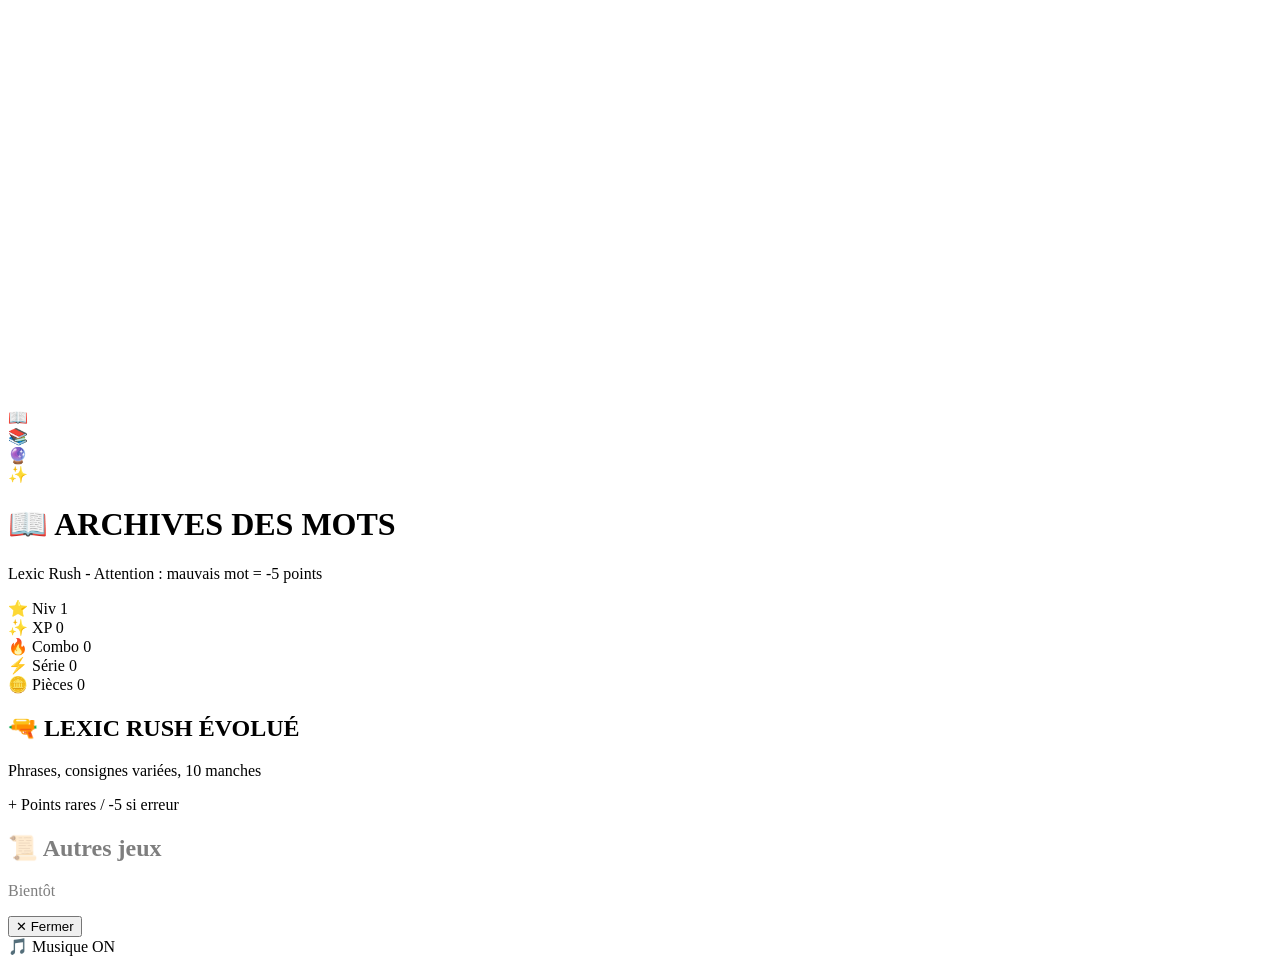
==== commit 84e71b68: "Update index.html" ====
--- a/index.html
+++ b/index.html
@@ -3,294 +3,9 @@
 <head>
   <meta charset="UTF-8">
   <meta name="viewport" content="width=device-width, initial-scale=1.0, user-scalable=yes">
-  <title>Archives des Mots - Lexic Rush Évolué</title>
-  <style>
-    * {
-      margin: 0;
-      padding: 0;
-      box-sizing: border-box;
-      user-select: none;
-      -webkit-tap-highlight-color: transparent;
-    }
-    body {
-      font-family: 'Inter', system-ui, -apple-system, sans-serif;
-      background: radial-gradient(circle at 20% 30%, #0a0f2a, #020617);
-      min-height: 100vh;
-      color: #f5e9d3;
-      overflow-x: hidden;
-      position: relative;
-    }
-    /* DÉCOR MAGIQUE AMÉLIORÉ - fond visible */
-    .magic-bg {
-      position: fixed;
-      top: 0;
-      left: 0;
-      width: 100%;
-      height: 100%;
-      pointer-events: none;
-      z-index: 0;
-      background: radial-gradient(circle at 30% 20%, rgba(255,215,130,0.15), rgba(0,0,0,0.4));
-      overflow: hidden;
-    }
-    /* livres flottants */
-    .floating-book {
-      position: absolute;
-      font-size: 2.5rem;
-      opacity: 0.2;
-      animation: floatBook 15s infinite alternate;
-      pointer-events: none;
-    }
-    @keyframes floatBook {
-      0% { transform: translateY(0px) rotate(0deg); }
-      100% { transform: translateY(-40px) rotate(5deg); }
-    }
-    /* lumières dorées */
-    .light-spot {
-      position: absolute;
-      background: radial-gradient(circle, rgba(255,220,150,0.2), transparent);
-      border-radius: 50%;
-      width: 300px;
-      height: 300px;
-      animation: pulseLight 8s infinite alternate;
-    }
-    @keyframes pulseLight {
-      0% { opacity: 0.2; transform: scale(1); }
-      100% { opacity: 0.6; transform: scale(1.2); }
-    }
-    .glass-panel {
-      background: rgba(20, 25, 55, 0.5);
-      backdrop-filter: blur(12px);
-      border-radius: 2rem;
-      border: 1px solid rgba(255, 230, 170, 0.3);
-      box-shadow: 0 25px 40px -12px rgba(0,0,0,0.4);
-    }
-    .main-container {
-      max-width: 1300px;
-      margin: 0 auto;
-      padding: 1rem;
-      position: relative;
-      z-index: 2;
-    }
-    .hud {
-      display: flex;
-      justify-content: space-between;
-      align-items: center;
-      flex-wrap: wrap;
-      padding: 0.8rem 1.5rem;
-      margin-bottom: 1rem;
-    }
-    .logo {
-      font-size: 1.3rem;
-      font-weight: 700;
-      background: linear-gradient(135deg, #FFE6A3, #C7A46B);
-      background-clip: text;
-      -webkit-background-clip: text;
-      color: transparent;
-    }
-    .subtitle {
-      font-size: 0.7rem;
-      opacity: 0.8;
-    }
-    .hud-right {
-      display: flex;
-      gap: 1rem;
-      flex-wrap: wrap;
-    }
-    .stat {
-      background: rgba(0,0,0,0.5);
-      padding: 0.2rem 0.8rem;
-      border-radius: 2rem;
-      font-weight: 600;
-      font-size: 0.8rem;
-    }
-    .xp-bar-container {
-      background: rgba(0,0,0,0.5);
-      border-radius: 2rem;
-      height: 0.5rem;
-      margin: 0.5rem 0 1rem;
-      overflow: hidden;
-    }
-    .xp-bar-fill {
-      width: 0%;
-      height: 100%;
-      background: linear-gradient(90deg, #F3B33D, #FFD966);
-      transition: width 0.4s;
-    }
-    .games-grid {
-      display: flex;
-      justify-content: center;
-      gap: 1.5rem;
-      flex-wrap: wrap;
-      margin: 1rem 0;
-    }
-    .game-card {
-      background: rgba(30, 35, 70, 0.6);
-      backdrop-filter: blur(16px);
-      border-radius: 1.5rem;
-      padding: 1.2rem;
-      text-align: center;
-      cursor: pointer;
-      transition: 0.2s;
-      border: 1px solid rgba(255,220,150,0.4);
-      width: 240px;
-    }
-    .game-card:hover {
-      transform: scale(1.02);
-      border-color: #FFD966;
-    }
-    .game-container {
-      margin-top: 1rem;
-      padding: 1rem;
-      position: relative;
-    }
-    .hidden {
-      display: none;
-    }
-    .close-btn {
-      position: absolute;
-      top: 0.8rem;
-      right: 1rem;
-      background: rgba(0,0,0,0.7);
-      border: none;
-      color: #FFE6A3;
-      padding: 0.2rem 1rem;
-      border-radius: 2rem;
-      cursor: pointer;
-      z-index: 20;
-      font-weight: bold;
-    }
-    .game-area {
-      text-align: center;
-    }
-    .context {
-      background: rgba(0,0,0,0.5);
-      border-radius: 1.5rem;
-      padding: 0.8rem;
-      margin-bottom: 1rem;
-    }
-    .sentence {
-      font-size: 1.2rem;
-      font-style: italic;
-      margin-bottom: 0.5rem;
-    }
-    .target-word {
-      display: inline-block;
-      background: #FFD966;
-      color: #1E1B2F;
-      padding: 0.2rem 1rem;
-      border-radius: 2rem;
-      font-weight: bold;
-      margin: 0.3rem;
-    }
-    .instruction {
-      font-size: 1.1rem;
-      font-weight: bold;
-      background: rgba(0,0,0,0.6);
-      display: inline-block;
-      padding: 0.2rem 1.2rem;
-      border-radius: 2rem;
-    }
-    .game-stats {
-      display: flex;
-      justify-content: center;
-      gap: 1.5rem;
-      margin: 0.5rem 0;
-      font-size: 1rem;
-      font-weight: 600;
-    }
-    .game-canvas {
-      position: relative;
-      background: rgba(0, 0, 0, 0.3);
-      border-radius: 2rem;
-      min-height: 400px;
-      overflow: hidden;
-      margin: 0.5rem 0;
-      border: 2px solid rgba(255,215,0,0.5);
-      cursor: crosshair;
-    }
-    .bubble {
-      position: absolute;
-      background: radial-gradient(circle at 30% 30%, rgba(255,230,150,0.95), rgba(200,160,80,0.85));
-      backdrop-filter: blur(4px);
-      border-radius: 40px;
-      display: flex;
-      align-items: center;
-      justify-content: center;
-      font-weight: bold;
-      text-align: center;
-      padding: 0.5rem 1rem;
-      color: #1E1B2F;
-      font-size: 0.9rem;
-      box-shadow: 0 0 12px rgba(0,0,0,0.3);
-      cursor: pointer;
-      transition: transform 0.05s;
-      border: 1px solid #FFD966;
-      white-space: nowrap;
-    }
-    .bubble:active {
-      transform: scale(0.95);
-    }
-    .timer-bar {
-      height: 8px;
-      background: #FFD966;
-      width: 100%;
-      border-radius: 4px;
-      transition: width 0.1s linear;
-      margin-top: 0.5rem;
-    }
-    button {
-      background: #D4AF37;
-      border: none;
-      padding: 0.5rem 1.2rem;
-      border-radius: 2rem;
-      font-weight: bold;
-      margin: 0.5rem;
-      cursor: pointer;
-    }
-    .progress {
-      margin-top: 0.5rem;
-      font-size: 0.9rem;
-    }
-    .zoom-transition {
-      position: fixed;
-      top: 50%;
-      left: 50%;
-      transform: translate(-50%, -50%) scale(0);
-      font-size: 2.5rem;
-      font-weight: bold;
-      background: rgba(0,0,0,0.85);
-      padding: 1rem 2rem;
-      border-radius: 3rem;
-      color: #FFD966;
-      white-space: nowrap;
-      z-index: 1000;
-      animation: zoomFade 0.8s forwards;
-      pointer-events: none;
-      text-align: center;
-    }
-    @keyframes zoomFade {
-      0% { transform: translate(-50%, -50%) scale(0); opacity: 0; }
-      30% { transform: translate(-50%, -50%) scale(1.1); opacity: 1; }
-      100% { transform: translate(-50%, -50%) scale(1); opacity: 0; visibility: hidden; }
-    }
-    .music-btn {
-      position: fixed;
-      bottom: 1rem;
-      right: 1rem;
-      background: rgba(0,0,0,0.6);
-      border-radius: 2rem;
-      padding: 0.3rem 0.8rem;
-      font-size: 0.8rem;
-      z-index: 100;
-      cursor: pointer;
-    }
-    @media (max-width: 700px) {
-      .sentence { font-size: 0.9rem; }
-      .bubble { font-size: 0.7rem; padding: 0.3rem 0.7rem; white-space: normal; }
-      .game-canvas { min-height: 320px; }
-      .zoom-transition { font-size: 1.5rem; white-space: normal; width: 80%; }
-    }
-  </style>
+  <title>Archives des Mots - Lexic Rush</title>
+  <link rel="stylesheet" href="style.css">
+  <script type="module" src="js/app.js" defer></script>
 </head>
 <body>
 <div class="magic-bg">
@@ -301,9 +16,13 @@
   <div class="floating-book" style="top:30%; left:40%; animation-duration: 18s;">🔮</div>
   <div class="floating-book" style="bottom:20%; left:70%;">✨</div>
 </div>
+
 <main class="main-container">
   <header class="hud glass-panel">
-    <div><h1 class="logo">📖 ARCHIVES DES MOTS</h1><p class="subtitle">Lexic Rush - Attention : mauvais mot = -5 points</p></div>
+    <div>
+      <h1 class="logo">📖 ARCHIVES DES MOTS</h1>
+      <p class="subtitle">Lexic Rush - Attention : mauvais mot = -5 points</p>
+    </div>
     <div class="hud-right">
       <div class="stat">⭐ Niv <span id="level">1</span></div>
       <div class="stat">✨ XP <span id="xp">0</span></div>
@@ -312,13 +31,15 @@
       <div class="stat">🪙 Pièces <span id="coins">0</span></div>
     </div>
   </header>
-  <div class="xp-bar-container"><div class="xp-bar-fill" id="xpBarFill"></div></div>
+  <div class="xp-bar-container">
+    <div class="xp-bar-fill" id="xpBarFill"></div>
+  </div>
 
   <div class="games-grid">
-    <div class="game-card" data-game="lexicrush_evolved">
+    <div class="game-card" data-game="lexicrush">
       <h2>🔫 LEXIC RUSH ÉVOLUÉ</h2>
       <p>Phrases, consignes variées, 10 manches</p>
-      <span class="badge-game" style="background:#C49A6C;">+ Points rares / -5 si erreur</span>
+      <span class="badge-game">+ Points rares / -5 si erreur</span>
     </div>
     <div class="game-card" style="opacity:0.5;">
       <h2>📜 Autres jeux</h2>
@@ -331,584 +52,7 @@
     <div id="gameInterface"></div>
   </div>
 </main>
+
 <div id="musicToggle" class="music-btn">🎵 Musique ON</div>
-
-<script>
-  // --------------------------------------------------------------
-  // 1. STORAGE
-  // --------------------------------------------------------------
-  const STORAGE_KEYS = { XP:'archives_xp', LEVEL:'archives_level', COMBO:'archives_combo', STREAK:'archives_streak', COINS:'archives_coins' };
-  const Storage = {
-    getXP:()=>parseInt(localStorage.getItem(STORAGE_KEYS.XP)||'0'),
-    setXP:(x)=>localStorage.setItem(STORAGE_KEYS.XP,x),
-    getLevel:()=>parseInt(localStorage.getItem(STORAGE_KEYS.LEVEL)||'1'),
-    setLevel:(l)=>localStorage.setItem(STORAGE_KEYS.LEVEL,l),
-    getCombo:()=>parseInt(localStorage.getItem(STORAGE_KEYS.COMBO)||'0'),
-    setCombo:(c)=>localStorage.setItem(STORAGE_KEYS.COMBO,c),
-    getStreak:()=>parseInt(localStorage.getItem(STORAGE_KEYS.STREAK)||'0'),
-    setStreak:(s)=>localStorage.setItem(STORAGE_KEYS.STREAK,s),
-    getCoins:()=>parseInt(localStorage.getItem(STORAGE_KEYS.COINS)||'0'),
-    setCoins:(c)=>localStorage.setItem(STORAGE_KEYS.COINS,c),
-    addReward:(xpGain, coinGain, comboInc=1)=>{
-      let xp=Storage.getXP()+xpGain, coins=Storage.getCoins()+coinGain, combo=Storage.getCombo()+comboInc, streak=Storage.getStreak()+1;
-      let newLevel=1+Math.floor(xp/100);
-      Storage.setXP(xp); Storage.setCoins(coins); Storage.setCombo(combo); Storage.setStreak(streak); Storage.setLevel(newLevel);
-      return {xp,coins,combo,streak,level:newLevel};
-    },
-    resetCombo:()=>Storage.setCombo(0)
-  };
-  function refreshHUD(){
-    document.getElementById('level').innerText=Storage.getLevel();
-    document.getElementById('xp').innerText=Storage.getXP();
-    document.getElementById('combo').innerText=Storage.getCombo();
-    document.getElementById('streak').innerText=Storage.getStreak();
-    document.getElementById('coins').innerText=Storage.getCoins();
-    let xp=Storage.getXP();
-    document.getElementById('xpBarFill').style.width = `${xp%100}%`;
-  }
-  function showGameContainer(show){ document.getElementById('gameContainer').classList.toggle('hidden',!show); }
-
-  // --------------------------------------------------------------
-  // 2. AUDIO (musique douce + bruitages, pas de bip pour changement consigne)
-  // --------------------------------------------------------------
-  let audioCtx = null;
-  let musicGain = null;
-  let musicInterval = null;
-  let musicEnabled = true;
-
-  function initAudio() {
-    if (audioCtx) return;
-    audioCtx = new (window.AudioContext || window.webkitAudioContext)();
-    musicGain = audioCtx.createGain();
-    musicGain.gain.value = 0.25;
-    musicGain.connect(audioCtx.destination);
-  }
-
-  function playSound(type) {
-    if (!audioCtx) initAudio();
-    if (!audioCtx) return;
-    const now = audioCtx.currentTime;
-    const osc = audioCtx.createOscillator();
-    const gain = audioCtx.createGain();
-    osc.connect(gain);
-    gain.connect(audioCtx.destination);
-    switch(type) {
-      case 'success':
-        osc.frequency.value = 880;
-        gain.gain.setValueAtTime(0.15, now);
-        gain.gain.exponentialRampToValueAtTime(0.0001, now+0.4);
-        osc.start();
-        osc.stop(now+0.3);
-        break;
-      case 'fail':
-        osc.frequency.value = 440;
-        gain.gain.setValueAtTime(0.12, now);
-        gain.gain.exponentialRampToValueAtTime(0.0001, now+0.5);
-        osc.start();
-        osc.stop(now+0.4);
-        break;
-      case 'roundwin':
-        const osc2 = audioCtx.createOscillator();
-        const gain2 = audioCtx.createGain();
-        osc2.connect(gain2);
-        gain2.connect(audioCtx.destination);
-        osc2.frequency.value = 660;
-        gain2.gain.setValueAtTime(0.2, now);
-        gain2.gain.exponentialRampToValueAtTime(0.0001, now+0.7);
-        osc2.start();
-        osc2.stop(now+0.6);
-        setTimeout(()=>{ const o=audioCtx.createOscillator(); o.connect(audioCtx.destination); o.frequency.value=880; o.start(); o.stop(now+0.9); }, 400);
-        break;
-      case 'victory':
-        for(let i=0;i<3;i++){
-          setTimeout(()=>{
-            const o=audioCtx.createOscillator(); const g=audioCtx.createGain();
-            o.connect(g); g.connect(audioCtx.destination);
-            o.frequency.value=523+ i*200;
-            g.gain.setValueAtTime(0.15, audioCtx.currentTime);
-            g.gain.exponentialRampToValueAtTime(0.0001, audioCtx.currentTime+0.5);
-            o.start(); o.stop(audioCtx.currentTime+0.4);
-          }, i*200);
-        }
-        break;
-    }
-  }
-
-  function startBackgroundMusic() {
-    if (!musicEnabled) return;
-    if (musicInterval) clearInterval(musicInterval);
-    if (!audioCtx) initAudio();
-    if (!audioCtx) return;
-    // mélodie douce et discrète (pas de bip aigu)
-    const notes = [523, 587, 659, 523, 440, 493, 523, 587, 659, 698, 784, 659, 587, 523];
-    let idx = 0;
-    function playNote() {
-      if (!musicEnabled) return;
-      const now = audioCtx.currentTime;
-      const osc = audioCtx.createOscillator();
-      const gainNode = audioCtx.createGain();
-      osc.connect(gainNode);
-      gainNode.connect(musicGain);
-      osc.frequency.value = notes[idx % notes.length];
-      gainNode.gain.setValueAtTime(0.06, now);
-      gainNode.gain.exponentialRampToValueAtTime(0.0001, now+0.35);
-      osc.start();
-      osc.stop(now+0.3);
-      idx++;
-    }
-    musicInterval = setInterval(playNote, 450);
-  }
-
-  function stopBackgroundMusic() {
-    if (musicInterval) clearInterval(musicInterval);
-    musicInterval = null;
-  }
-
-  function toggleMusic() {
-    musicEnabled = !musicEnabled;
-    const btn = document.getElementById('musicToggle');
-    if (musicEnabled) {
-      startBackgroundMusic();
-      btn.innerHTML = "🎵 Musique ON";
-    } else {
-      stopBackgroundMusic();
-      btn.innerHTML = "🔇 Musique OFF";
-    }
-  }
-
-  // --------------------------------------------------------------
-  // 3. BASE DE DONNÉES (points variables)
-  // --------------------------------------------------------------
-  const questionBank = [
-    { sentence: "Il court très rapidement.", highlight: "rapidement", type: "synonymes", corrects: ["vite","vivement"], wrongs: ["lentement","doucement"], rareBonus: [0,5] },
-    { sentence: "Elle est vraiment contente aujourd'hui.", highlight: "contente", type: "synonymes", corrects: ["heureuse","satisfaite","ravie"], wrongs: ["triste","fâchée"], rareBonus: [0,0,8] },
-    { sentence: "Ce garçon est très beau.", highlight: "beau", type: "synonymes", corrects: ["magnifique","splendide","joli"], wrongs: ["laid","moche"], rareBonus: [5,8,0] },
-    { sentence: "Il a un petit chien.", highlight: "petit", type: "synonymes", corrects: ["minuscule","miniature","menu"], wrongs: ["grand","énorme"], rareBonus: [5,6,10] },
-    { sentence: "Elle parle beaucoup en classe.", highlight: "parle", type: "synonymes", corrects: ["discute","bavarde","converse"], wrongs: ["se tait","murmure"], rareBonus: [0,6,10] },
-    { sentence: "C'est un garçon fort.", highlight: "fort", type: "synonymes", corrects: ["puissant","solide","vigoureux"], wrongs: ["faible","fragile"], rareBonus: [5,0,10] },
-    { sentence: "Il a fait une grosse erreur.", highlight: "grosse", type: "synonymes", corrects: ["grande","énorme","importante"], wrongs: ["petite","minuscule"], rareBonus: [0,8,4] },
-    { sentence: "Elle a une jolie voix.", highlight: "jolie", type: "synonymes", corrects: ["belle","agréable","mélodieuse"], wrongs: ["laide","désagréable"], rareBonus: [0,7,12] },
-    { sentence: "Il est très intelligent.", highlight: "intelligent", type: "synonymes", corrects: ["malin","brillant","astucieux"], wrongs: ["bête","stupide"], rareBonus: [5,8,12] },
-    { sentence: "Cet exercice est facile.", highlight: "facile", type: "synonymes", corrects: ["simple","aisé","élémentaire"], wrongs: ["difficile","compliqué"], rareBonus: [0,6,10] },
-    { sentence: "Il a un air triste.", highlight: "triste", type: "synonymes", corrects: ["morose","désolé","affligé"], wrongs: ["joyeux","heureux"], rareBonus: [8,6,12] },
-    { sentence: "Cette histoire est étrange.", highlight: "étrange", type: "synonymes", corrects: ["bizarre","curieux","inexpliqué"], wrongs: ["normal","commun"], rareBonus: [6,8,15] },
-    { sentence: "Il n'est jamais en retard.", highlight: "retard", type: "antonymes", corrects: ["avance","ponctualité"], wrongs: ["lenteur","absence"], rareBonus: [5,10] },
-    { sentence: "La pièce est sombre.", highlight: "sombre", type: "antonymes", corrects: ["clair","lumineux","éclatant"], wrongs: ["obscur","noir"], rareBonus: [4,8,12] },
-    { sentence: "Il a perdu ses clés.", highlight: "perdu", type: "antonymes", corrects: ["trouvé","retrouvé"], wrongs: ["égaré","caché"], rareBonus: [7,10] },
-    { sentence: "Il aime la nature.", highlight: "nature", type: "famille", corrects: ["naturel","naturaliste","naturellement"], wrongs: ["artificiel","culture"], rareBonus: [5,12,10] },
-    { sentence: "Elle pratique la natation.", highlight: "natation", type: "famille", corrects: ["nager","nageur","nageoire"], wrongs: ["courir","sauter"], rareBonus: [4,7,12] },
-    { sentence: "La forêt est profonde.", highlight: "forêt", type: "champ lexical", corrects: ["arbre","feuille","branche","sous-bois"], wrongs: ["océan","désert"], rareBonus: [0,6,8,12] },
-    { sentence: "Le pirate cherche un trésor.", highlight: "pirate", type: "champ lexical", corrects: ["bateau","épée","carte","île"], wrongs: ["avion","voiture"], rareBonus: [5,7,9,10] },
-  ];
-  const common = [
-    { sentence: "Il est très gentil.", highlight: "gentil", type: "synonymes", corrects: ["aimable","sympathique","bienveillant"], wrongs: ["méchant","désagréable"], rareBonus: [0,4,10] },
-    { sentence: "Elle a une belle maison.", highlight: "belle", type: "synonymes", corrects: ["magnifique","superbe","splendide"], wrongs: ["laide","moche"], rareBonus: [5,7,10] },
-    { sentence: "Il dit toujours la vérité.", highlight: "dit", type: "synonymes", corrects: ["déclare","affirme","exprime"], wrongs: ["ment","cache"], rareBonus: [6,8,12] },
-    { sentence: "Elle fait ses devoirs.", highlight: "fait", type: "synonymes", corrects: ["réalise","accomplit","effectue"], wrongs: ["défait","rate"], rareBonus: [5,7,10] },
-    { sentence: "Il a une voiture rapide.", highlight: "rapide", type: "synonymes", corrects: ["véloce","vif","prompt"], wrongs: ["lent","paresseux"], rareBonus: [5,7,9] },
-  ];
-  const FINAL_BANK = [...questionBank, ...common];
-  while(FINAL_BANK.length < 50) FINAL_BANK.push({...FINAL_BANK[Math.floor(Math.random()*FINAL_BANK.length)]});
-
-  // --------------------------------------------------------------
-  // 4. JEU PRINCIPAL (avec pénalité de points)
-  // --------------------------------------------------------------
-  const LexicRushEvolved = {
-    gameActive: false,
-    currentRoundIndex: 0,
-    rounds: [],
-    roundData: null,
-    remainingCorrects: [],
-    score: 0,
-    combo: 0,
-    timeLeft: 25,
-    bubbles: [],
-    canvasElem: null,
-    gameLoop: null,
-    spawnInterval: null,
-    timerInterval: null,
-    onReward: null,
-    container: null,
-
-    async launch(containerEl, onReward) {
-      this.container = containerEl;
-      this.onReward = onReward;
-      this.initGame();
-      this.renderUI();
-      this.startRound();
-    },
-
-    initGame() {
-      const shuffled = [...FINAL_BANK];
-      for (let i = shuffled.length - 1; i > 0; i--) {
-        const j = Math.floor(Math.random() * (i + 1));
-        [shuffled[i], shuffled[j]] = [shuffled[j], shuffled[i]];
-      }
-      this.rounds = shuffled.slice(0, 10);
-      this.currentRoundIndex = 0;
-      this.score = 0;
-      this.combo = 0;
-      this.gameActive = true;
-    },
-
-    renderUI() {
-      this.container.innerHTML = `
-        <div class="game-area">
-          <div class="context">
-            <div class="sentence" id="sentence"></div>
-            <div>Mot clé : <span class="target-word" id="highlightWord"></span></div>
-            <div class="instruction" id="instruction"></div>
-          </div>
-          <div class="game-stats">
-            <span>🎯 Manche <span id="roundNum">1</span>/10</span>
-            <span>💥 Score: <span id="gameScore">0</span></span>
-            <span>🔥 Combo: <span id="gameCombo">0</span></span>
-            <span>⏱️ Temps: <span id="gameTimer">25</span></span>
-          </div>
-          <div class="timer-bar" id="timerBar" style="width:100%"></div>
-          <div id="gameCanvas" class="game-canvas" style="height:400px; position:relative;"></div>
-          <div class="progress">✅ Bonnes réponses restantes : <span id="remainingCount">0</span></div>
-          <button id="skipRoundBtn">⏩ Passer manche (pénalité -5 pts)</button>
-        </div>
-      `;
-      this.canvasElem = document.getElementById('gameCanvas');
-      document.getElementById('skipRoundBtn').onclick = () => this.skipRound();
-    },
-
-    startRound() {
-      if (this.currentRoundIndex >= this.rounds.length) {
-        this.endGame(true);
-        return;
-      }
-      if (!this.gameActive) return;
-      this.clearBubbles();
-      if (this.spawnInterval) clearInterval(this.spawnInterval);
-      if (this.timerInterval) clearInterval(this.timerInterval);
-      if (this.gameLoop) cancelAnimationFrame(this.gameLoop);
-
-      this.roundData = this.rounds[this.currentRoundIndex];
-      const { sentence, highlight, type, corrects, wrongs, rareBonus } = this.roundData;
-      let instructionText = "";
-      if (type === "synonymes") instructionText = `Trouvez ${corrects.length} synonyme(s) de « ${highlight} »`;
-      else if (type === "antonymes") instructionText = `Trouvez ${corrects.length} antonyme(s) de « ${highlight} »`;
-      else if (type === "famille") instructionText = `Trouvez ${corrects.length} mot(s) de la même famille que « ${highlight} »`;
-      else if (type === "champ lexical") instructionText = `Trouvez ${corrects.length} mot(s) du champ lexical de « ${highlight} »`;
-
-      document.getElementById('sentence').innerText = sentence;
-      document.getElementById('highlightWord').innerText = highlight;
-      document.getElementById('instruction').innerText = instructionText;
-      document.getElementById('roundNum').innerText = this.currentRoundIndex+1;
-      document.getElementById('gameScore').innerText = this.score;
-      document.getElementById('gameCombo').innerText = this.combo;
-
-      this.remainingCorrects = corrects.map((word, idx) => ({
-        word: word,
-        bonus: (rareBonus && rareBonus[idx]) ? rareBonus[idx] : 0
-      }));
-      this.updateRemainingUI();
-      this.timeLeft = 25;
-      this.updateTimerUI();
-
-      // Affichage zoom sans son
-      this.showZoomText(instructionText);
-
-      this.timerInterval = setInterval(() => {
-        if (!this.gameActive) return;
-        this.timeLeft -= 0.1;
-        this.updateTimerUI();
-        if (this.timeLeft <= 0) {
-          this.roundFailure();
-        }
-      }, 100);
-
-      this.spawnInterval = setInterval(() => {
-        if (this.gameActive) this.spawnBubble();
-      }, 900);
-
-      this.animate();
-    },
-
-    showZoomText(text) {
-      const div = document.createElement('div');
-      div.className = 'zoom-transition';
-      div.innerText = text;
-      document.body.appendChild(div);
-      setTimeout(() => div.remove(), 800);
-    },
-
-    updateTimerUI() {
-      const timerElem = document.getElementById('gameTimer');
-      if (timerElem) timerElem.innerText = Math.ceil(this.timeLeft);
-      const percent = (this.timeLeft / 25) * 100;
-      const bar = document.getElementById('timerBar');
-      if (bar) bar.style.width = `${Math.max(0, percent)}%`;
-    },
-
-    updateRemainingUI() {
-      const span = document.getElementById('remainingCount');
-      if (span) span.innerText = this.remainingCorrects.length;
-    },
-
-    spawnBubble() {
-      if (!this.gameActive) return;
-      const { corrects, wrongs } = this.roundData;
-      let isCorrect = false;
-      let word = "";
-      let bonusPoints = 0;
-      if (this.remainingCorrects.length > 0 && Math.random() < 0.6) {
-        isCorrect = true;
-        const idx = Math.floor(Math.random() * this.remainingCorrects.length);
-        word = this.remainingCorrects[idx].word;
-        bonusPoints = this.remainingCorrects[idx].bonus;
-      } else {
-        isCorrect = false;
-        const idx = Math.floor(Math.random() * wrongs.length);
-        word = wrongs[idx];
-      }
-      const canvasRect = this.canvasElem.getBoundingClientRect();
-      const leftPos = Math.random() * (canvasRect.width - 100);
-      const bubble = document.createElement('div');
-      bubble.className = 'bubble';
-      bubble.innerText = word;
-      bubble.style.left = `${leftPos}px`;
-      bubble.style.bottom = '0px';
-      bubble.style.position = 'absolute';
-      bubble.dataset.isCorrect = isCorrect ? "true" : "false";
-      bubble.dataset.word = word;
-      bubble.dataset.bonus = bonusPoints;
-      bubble.onclick = (e) => {
-        e.stopPropagation();
-        this.shootBubble(bubble);
-      };
-      bubble.ontouchstart = (e) => {
-        e.preventDefault();
-        this.shootBubble(bubble);
-      };
-      this.canvasElem.appendChild(bubble);
-      this.bubbles.push({ element: bubble, y: 0, speed: 1.2 + Math.random() * 1.3, word, isCorrect, bonus: bonusPoints });
-    },
-
-    shootBubble(bubbleElem) {
-      if (!this.gameActive) return;
-      const isCorrect = bubbleElem.dataset.isCorrect === "true";
-      const word = bubbleElem.dataset.word;
-      const bonus = parseInt(bubbleElem.dataset.bonus) || 0;
-      if (isCorrect) {
-        const index = this.remainingCorrects.findIndex(item => item.word === word);
-        if (index !== -1) {
-          this.remainingCorrects.splice(index, 1);
-          let basePoints = 10 + Math.floor(this.combo * 2);
-          let totalPoints = basePoints + bonus;
-          this.score += totalPoints;
-          this.combo++;
-          this.addFeedback(bubbleElem, `+${totalPoints}`, '#8BC34A');
-          playSound('success');
-          if (this.onReward) this.onReward(5 + Math.floor(bonus/2), 2, false);
-          refreshHUD();
-          this.updateUIStats();
-          this.updateRemainingUI();
-          if (this.remainingCorrects.length === 0) {
-            this.roundSuccess();
-            return;
-          }
-        } else {
-          // déjà trouvé : pénalité
-          this.combo = 0;
-          this.score = Math.max(0, this.score - 5);
-          this.addFeedback(bubbleElem, '-5 (déjà pris)', '#FFA500');
-          playSound('fail');
-          if (this.onReward) this.onReward(0,0,true);
-          refreshHUD();
-          this.updateUIStats();
-        }
-      } else {
-        // Mauvaise réponse : pénalité -5 points
-        this.combo = 0;
-        this.score = Math.max(0, this.score - 5);
-        this.addFeedback(bubbleElem, '-5 points', '#E57373');
-        playSound('fail');
-        if (this.onReward) this.onReward(0,0,true);
-        refreshHUD();
-        this.updateUIStats();
-      }
-      const idx = this.bubbles.findIndex(b => b.element === bubbleElem);
-      if (idx !== -1) {
-        this.bubbles[idx].element.remove();
-        this.bubbles.splice(idx, 1);
-      }
-    },
-
-    roundSuccess() {
-      if (!this.gameActive) return;
-      let bonus = 20;
-      this.score += bonus;
-      this.updateUIStats();
-      this.addGlobalFeedback(`Manche réussie ! +${bonus} points`, '#FFD966');
-      playSound('roundwin');
-      if (this.onReward) this.onReward(15, 5, false);
-      refreshHUD();
-      this.nextRound();
-    },
-
-    roundFailure() {
-      if (!this.gameActive) return;
-      this.addGlobalFeedback("Temps écoulé ! Manche perdue...", '#E57373');
-      playSound('fail');
-      if (this.onReward) this.onReward(0, 0, true);
-      refreshHUD();
-      this.nextRound();
-    },
-
-    skipRound() {
-      if (!this.gameActive) return;
-      this.addGlobalFeedback("Manche passée (pénalité : -5 points)", '#FFA500');
-      this.score = Math.max(0, this.score - 5);
-      this.combo = 0;
-      this.updateUIStats();
-      playSound('fail');
-      if (this.onReward) this.onReward(0,0,true);
-      refreshHUD();
-      this.nextRound();
-    },
-
-    nextRound() {
-      this.clearBubbles();
-      if (this.spawnInterval) clearInterval(this.spawnInterval);
-      if (this.timerInterval) clearInterval(this.timerInterval);
-      if (this.gameLoop) cancelAnimationFrame(this.gameLoop);
-      this.currentRoundIndex++;
-      if (this.currentRoundIndex < this.rounds.length) {
-        this.startRound();
-      } else {
-        this.endGame(true);
-      }
-    },
-
-    updateUIStats() {
-      const scoreElem = document.getElementById('gameScore');
-      const comboElem = document.getElementById('gameCombo');
-      if (scoreElem) scoreElem.innerText = this.score;
-      if (comboElem) comboElem.innerText = this.combo;
-    },
-
-    addFeedback(element, text, color) {
-      const rect = element.getBoundingClientRect();
-      const feedback = document.createElement('div');
-      feedback.innerText = text;
-      feedback.style.position = 'fixed';
-      feedback.style.left = `${rect.left + rect.width/2}px`;
-      feedback.style.top = `${rect.top}px`;
-      feedback.style.color = color;
-      feedback.style.fontWeight = 'bold';
-      feedback.style.fontSize = '1.3rem';
-      feedback.style.textShadow = '0 0 3px black';
-      feedback.style.pointerEvents = 'none';
-      feedback.style.zIndex = '1000';
-      feedback.style.animation = 'fadeUp 0.5s ease-out';
-      document.body.appendChild(feedback);
-      setTimeout(() => feedback.remove(), 500);
-    },
-
-    addGlobalFeedback(text, color) {
-      const feedback = document.createElement('div');
-      feedback.innerText = text;
-      feedback.style.position = 'fixed';
-      feedback.style.top = '50%';
-      feedback.style.left = '50%';
-      feedback.style.transform = 'translate(-50%, -50%)';
-      feedback.style.backgroundColor = 'rgba(0,0,0,0.7)';
-      feedback.style.padding = '0.5rem 1rem';
-      feedback.style.borderRadius = '2rem';
-      feedback.style.color = color;
-      feedback.style.fontWeight = 'bold';
-      feedback.style.zIndex = '2000';
-      feedback.style.fontSize = '1.2rem';
-      feedback.style.whiteSpace = 'nowrap';
-      document.body.appendChild(feedback);
-      setTimeout(() => feedback.remove(), 1500);
-    },
-
-    clearBubbles() {
-      for (let b of this.bubbles) {
-        if (b.element && b.element.parentNode) b.element.remove();
-      }
-      this.bubbles = [];
-    },
-
-    animate() {
-      if (!this.gameActive) return;
-      for (let i = 0; i < this.bubbles.length; i++) {
-        const b = this.bubbles[i];
-        b.y += b.speed;
-        b.element.style.bottom = `${b.y}px`;
-        if (b.y > this.canvasElem.clientHeight + 100) {
-          b.element.remove();
-          this.bubbles.splice(i, 1);
-          i--;
-        }
-      }
-      this.gameLoop = requestAnimationFrame(() => this.animate());
-    },
-
-    endGame(isVictory) {
-      this.gameActive = false;
-      this.clearBubbles();
-      if (this.spawnInterval) clearInterval(this.spawnInterval);
-      if (this.timerInterval) clearInterval(this.timerInterval);
-      if (this.gameLoop) cancelAnimationFrame(this.gameLoop);
-      let message = isVictory ? "🏆 VICTOIRE ! Vous avez terminé les 10 manches !" : "⛔ Partie interrompue.";
-      let bonusXP = 0, bonusCoins = 0;
-      if (isVictory) {
-        bonusXP = 100;
-        bonusCoins = 50;
-        if (this.onReward) this.onReward(bonusXP, bonusCoins, false);
-        playSound('victory');
-        refreshHUD();
-      }
-      this.container.innerHTML += `<div style="text-align:center; margin-top:1rem;"><p>${message}</p><p>Score final : ${this.score}</p><button id="playAgainEvolvedBtn">🔁 Rejouer</button></div>`;
-      document.getElementById('playAgainEvolvedBtn')?.addEventListener('click',() => {
-        this.initGame();
-        this.renderUI();
-        this.startRound();
-      });
-    }
-  };
-
-  // --------------------------------------------------------------
-  // 5. APPLICATION PRINCIPALE
-  // --------------------------------------------------------------
-  const App = {
-    init() {
-      refreshHUD();
-      this.bindCard();
-      document.getElementById('closeGameBtn').onclick = () => showGameContainer(false);
-      const style = document.createElement('style');
-      style.textContent = `@keyframes fadeUp { 0% { opacity:1; transform: translateY(0); } 100% { opacity:0; transform: translateY(-40px); } }`;
-      document.head.appendChild(style);
-      // Audio au premier clic
-      document.body.addEventListener('click', () => {
-        if (!audioCtx) {
-          initAudio();
-          startBackgroundMusic();
-        }
-      }, { once: true });
-      document.getElementById('musicToggle').onclick = () => toggleMusic();
-    },
-    bindCard() {
-      const card = document.querySelector('.game-card[data-game="lexicrush_evolved"]');
-      if (card) card.addEventListener('click', () => this.startEvolved());
-    },
-    startEvolved() {
-      showGameContainer(true);
-      const container = document.getElementById('gameInterface');
-      LexicRushEvolved.launch(container, (xpGain, coinGain, isFail) => {
-        if (isFail) Storage.resetCombo();
-        else Storage.addReward(xpGain, coinGain, isFail ? 0 : 1);
-        refreshHUD();
-      });
-    }
-  };
-  document.addEventListener('DOMContentLoaded', () => App.init());
-</script>
 </body>
 </html>
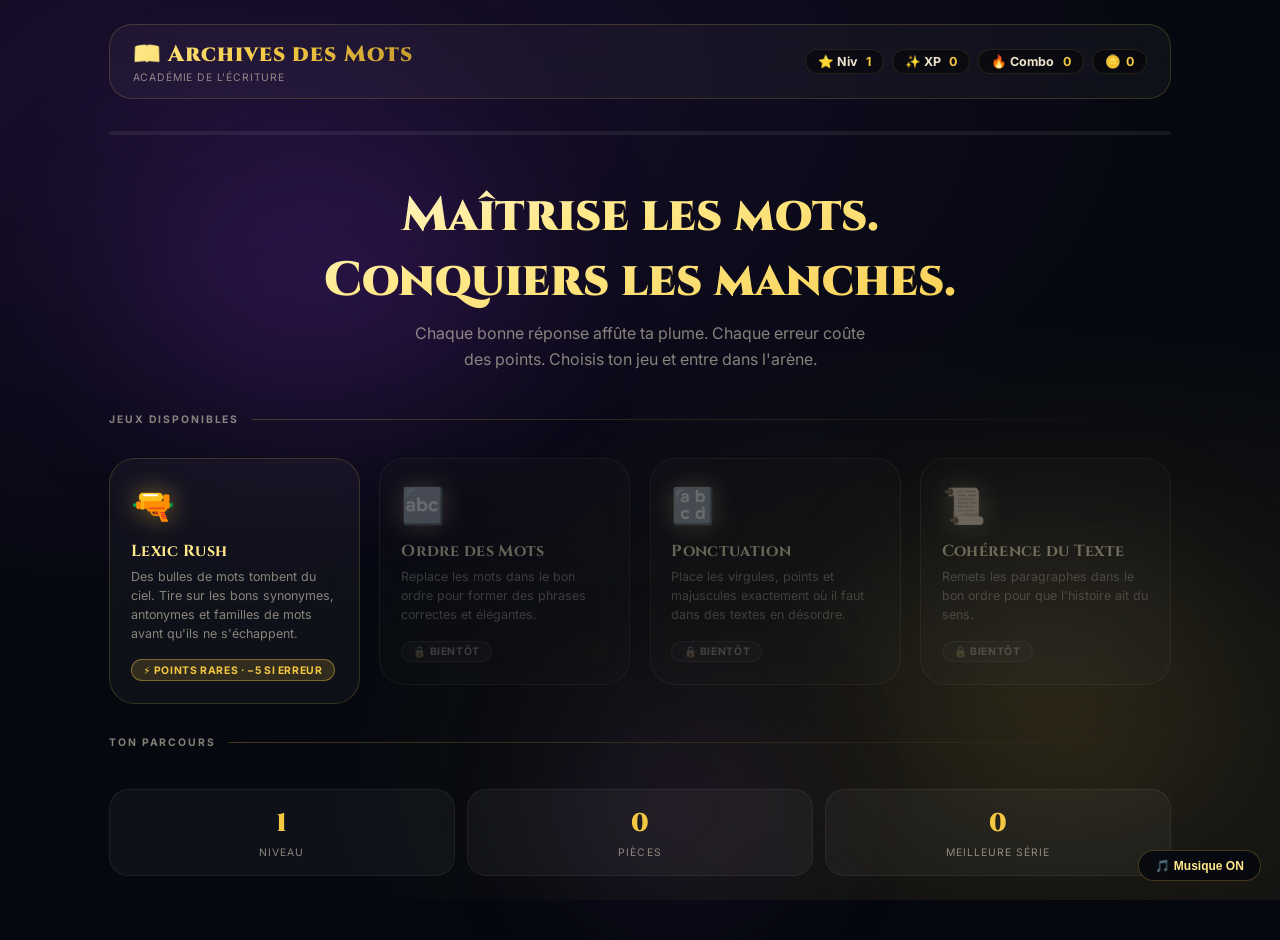
==== commit 1b8c5681: "Update index.html" ====
--- a/index.html
+++ b/index.html
@@ -3,56 +3,430 @@
 <head>
   <meta charset="UTF-8">
   <meta name="viewport" content="width=device-width, initial-scale=1.0, user-scalable=yes">
-  <title>Archives des Mots - Lexic Rush</title>
-  <link rel="stylesheet" href="style.css">
-  <script type="module" src="js/app.js" defer></script>
+  <title>Archives des Mots</title>
+  <link rel="preconnect" href="https://fonts.googleapis.com">
+  <link href="https://fonts.googleapis.com/css2?family=Cinzel:wght@700;900&family=Inter:wght@400;600;700&display=swap" rel="stylesheet">
+  <style>
+    :root {
+      --gold:      #F5C842;
+      --gold-pale: #FFE98A;
+      --gold-dim:  #C49A2E;
+      --violet:    #7B2FBE;
+      --violet-2:  #9D4EDD;
+      --ink:       #05080F;
+      --ink-2:     #0D1220;
+      --glass:     rgba(255,255,255,0.04);
+      --glass-b:   rgba(255,255,255,0.09);
+      --text:      #EDE3CC;
+      --text-dim:  rgba(237,227,204,0.55);
+      --green:     #4ADE80;
+      --red:       #F87171;
+    }
+    *, *::before, *::after { margin:0; padding:0; box-sizing:border-box; -webkit-tap-highlight-color:transparent; }
+
+    body {
+      font-family: 'Inter', system-ui, sans-serif;
+      background: var(--ink);
+      color: var(--text);
+      min-height: 100vh;
+      overflow-x: hidden;
+    }
+
+    /* ── FOND ANIMÉ ── */
+    .bg {
+      position: fixed; inset: 0; z-index: 0; pointer-events: none;
+      background:
+        radial-gradient(ellipse 80% 60% at 15% 10%, rgba(123,47,190,0.18), transparent),
+        radial-gradient(ellipse 60% 50% at 85% 85%, rgba(245,200,66,0.10), transparent),
+        var(--ink);
+    }
+    .bg-star {
+      position: absolute; border-radius: 50%;
+      background: var(--gold-pale);
+      animation: twinkle var(--d, 4s) ease-in-out infinite alternate;
+      opacity: 0;
+    }
+    @keyframes twinkle {
+      0%   { opacity: 0;    transform: scale(0.6); }
+      100% { opacity: 0.55; transform: scale(1.2); }
+    }
+    .bg-orb {
+      position: absolute; border-radius: 50%; filter: blur(80px);
+      animation: drift var(--d,18s) ease-in-out infinite alternate;
+    }
+    @keyframes drift {
+      0%   { transform: translate(0,0) scale(1); }
+      100% { transform: translate(var(--tx,30px), var(--ty,-20px)) scale(1.08); }
+    }
+
+    /* ── LAYOUT ── */
+    .page {
+      position: relative; z-index: 2;
+      max-width: 1100px; margin: 0 auto;
+      padding: 1.5rem 1.2rem 4rem;
+      display: flex; flex-direction: column; gap: 2rem;
+    }
+
+    /* ── HUD ── */
+    .hud {
+      display: flex; justify-content: space-between; align-items: center;
+      flex-wrap: wrap; gap: 0.8rem;
+      background: var(--glass); border: 1px solid rgba(245,200,66,0.18);
+      border-radius: 1.4rem; padding: 0.9rem 1.4rem;
+      backdrop-filter: blur(16px);
+    }
+    .hud-brand { display: flex; flex-direction: column; gap: 0.1rem; }
+    .logo {
+      font-family: 'Cinzel', serif;
+      font-size: clamp(1rem, 3vw, 1.4rem);
+      font-weight: 900; letter-spacing: 0.04em;
+      background: linear-gradient(120deg, var(--gold-pale), var(--gold), var(--gold-dim));
+      -webkit-background-clip: text; background-clip: text; color: transparent;
+    }
+    .logo-sub {
+      font-size: 0.65rem; color: var(--text-dim); letter-spacing: 0.08em;
+      text-transform: uppercase;
+    }
+    .hud-stats { display: flex; gap: 0.5rem; flex-wrap: wrap; }
+    .stat {
+      display: flex; align-items: center; gap: 0.35rem;
+      background: rgba(0,0,0,0.45); border: 1px solid rgba(245,200,66,0.12);
+      border-radius: 2rem; padding: 0.25rem 0.75rem;
+      font-size: 0.78rem; font-weight: 700;
+    }
+    .stat-val { color: var(--gold); }
+
+    /* ── XP BAR ── */
+    .xp-track {
+      height: 4px; background: rgba(255,255,255,0.07);
+      border-radius: 4px; overflow: hidden;
+    }
+    .xp-fill {
+      height: 100%; width: 0%;
+      background: linear-gradient(90deg, var(--violet-2), var(--gold));
+      border-radius: 4px; transition: width 0.5s cubic-bezier(.4,0,.2,1);
+    }
+
+    /* ── HERO ── */
+    .hero { text-align: center; padding: 1rem 0 0.5rem; }
+    .hero-title {
+      font-family: 'Cinzel', serif;
+      font-size: clamp(1.6rem, 5vw, 3rem);
+      font-weight: 900; line-spacing: -0.02em;
+      background: linear-gradient(160deg, #fff 0%, var(--gold-pale) 40%, var(--gold) 100%);
+      -webkit-background-clip: text; background-clip: text; color: transparent;
+      margin-bottom: 0.5rem;
+    }
+    .hero-sub {
+      font-size: clamp(0.85rem, 2vw, 1rem);
+      color: var(--text-dim); max-width: 480px; margin: 0 auto;
+      line-height: 1.6;
+    }
+
+    /* ── GRILLE DES JEUX ── */
+    .section-label {
+      font-size: 0.65rem; letter-spacing: 0.18em; text-transform: uppercase;
+      color: var(--text-dim); font-weight: 700;
+      display: flex; align-items: center; gap: 0.8rem;
+    }
+    .section-label::after {
+      content: ''; flex: 1; height: 1px;
+      background: linear-gradient(90deg, rgba(245,200,66,0.25), transparent);
+    }
+
+    .games-grid {
+      display: grid;
+      grid-template-columns: repeat(auto-fill, minmax(240px, 1fr));
+      gap: 1.2rem;
+    }
+
+    /* carte avec flip 3D */
+    .game-card-wrap {
+      perspective: 900px;
+    }
+    .game-card {
+      position: relative;
+      background: var(--glass);
+      border: 1px solid rgba(245,200,66,0.18);
+      border-radius: 1.6rem;
+      padding: 1.6rem 1.3rem 1.4rem;
+      cursor: pointer;
+      transition:
+        transform 0.35s cubic-bezier(.4,0,.2,1),
+        box-shadow 0.35s,
+        border-color 0.25s;
+      transform-style: preserve-3d;
+      backdrop-filter: blur(14px);
+      user-select: none;
+    }
+    .game-card:hover {
+      transform: rotateY(-6deg) rotateX(3deg) translateY(-6px);
+      box-shadow:
+        0 24px 48px -12px rgba(0,0,0,0.6),
+        0 0 0 1px var(--gold),
+        inset 0 1px 0 rgba(255,255,255,0.1);
+      border-color: var(--gold);
+    }
+    .game-card.locked {
+      opacity: 0.4; cursor: default; filter: grayscale(0.6);
+    }
+    .game-card.locked:hover { transform: none; box-shadow: none; border-color: rgba(245,200,66,0.18); }
+
+    .card-icon {
+      font-size: 2.2rem; margin-bottom: 0.8rem; display: block;
+      filter: drop-shadow(0 0 12px rgba(245,200,66,0.5));
+    }
+    .card-title {
+      font-family: 'Cinzel', serif;
+      font-size: 1rem; font-weight: 700;
+      color: var(--gold-pale);
+      margin-bottom: 0.4rem; letter-spacing: 0.02em;
+    }
+    .card-desc {
+      font-size: 0.78rem; color: var(--text-dim);
+      line-height: 1.5; margin-bottom: 0.9rem;
+    }
+    .card-badge {
+      display: inline-flex; align-items: center; gap: 0.35rem;
+      background: rgba(123,47,190,0.35); border: 1px solid rgba(157,78,221,0.5);
+      color: #C4A0F0; border-radius: 2rem;
+      font-size: 0.65rem; font-weight: 700; padding: 0.2rem 0.7rem;
+      letter-spacing: 0.06em; text-transform: uppercase;
+    }
+    .card-badge.gold {
+      background: rgba(245,200,66,0.15); border-color: rgba(245,200,66,0.4);
+      color: var(--gold);
+    }
+    .card-badge.soon {
+      background: rgba(255,255,255,0.05); border-color: rgba(255,255,255,0.1);
+      color: var(--text-dim);
+    }
+
+    /* ── FOOTER STATS ── */
+    .footer-stats {
+      display: grid; grid-template-columns: repeat(3,1fr); gap: 0.8rem;
+      margin-top: 0.5rem;
+    }
+    .fstat {
+      background: var(--glass); border: 1px solid rgba(255,255,255,0.06);
+      border-radius: 1.2rem; padding: 1rem;
+      text-align: center; display: flex; flex-direction: column; gap: 0.3rem;
+    }
+    .fstat-val {
+      font-family: 'Cinzel', serif;
+      font-size: 1.6rem; font-weight: 900; color: var(--gold);
+    }
+    .fstat-lbl { font-size: 0.65rem; color: var(--text-dim); text-transform: uppercase; letter-spacing: 0.1em; }
+
+    /* ── MUSIQUE ── */
+    .music-btn {
+      position: fixed; bottom: 1.2rem; right: 1.2rem; z-index: 100;
+      background: rgba(5,8,15,0.85); border: 1px solid rgba(245,200,66,0.25);
+      color: var(--gold-pale); border-radius: 2rem;
+      padding: 0.45rem 1rem; font-size: 0.75rem; font-weight: 700;
+      cursor: pointer; backdrop-filter: blur(10px);
+      transition: border-color 0.2s, background 0.2s;
+    }
+    .music-btn:hover { border-color: var(--gold); background: rgba(245,200,66,0.1); }
+
+    @media (max-width: 600px) {
+      .footer-stats { grid-template-columns: repeat(3,1fr); }
+      .fstat-val { font-size: 1.2rem; }
+      .hud-stats .stat:nth-child(n+4) { display: none; }
+    }
+  </style>
 </head>
 <body>
-<div class="magic-bg">
-  <div class="light-spot" style="top:10%; left:5%;"></div>
-  <div class="light-spot" style="bottom:10%; right:5%; width:400px; height:400px;"></div>
-  <div class="floating-book" style="top:15%; left:80%;">📖</div>
-  <div class="floating-book" style="top:60%; left:10%; animation-duration: 20s;">📚</div>
-  <div class="floating-book" style="top:30%; left:40%; animation-duration: 18s;">🔮</div>
-  <div class="floating-book" style="bottom:20%; left:70%;">✨</div>
+
+<!-- Fond animé généré en JS -->
+<div class="bg" id="bg"></div>
+
+<div class="page">
+
+  <!-- HUD -->
+  <header class="hud">
+    <div class="hud-brand">
+      <div class="logo">📖 Archives des Mots</div>
+      <div class="logo-sub">Académie de l'écriture</div>
+    </div>
+    <div class="hud-stats">
+      <div class="stat">⭐ Niv&nbsp;<span class="stat-val" id="level">1</span></div>
+      <div class="stat">✨ XP&nbsp;<span class="stat-val" id="xp">0</span></div>
+      <div class="stat">🔥 Combo&nbsp;<span class="stat-val" id="combo">0</span></div>
+      <div class="stat">🪙 <span class="stat-val" id="coins">0</span></div>
+    </div>
+  </header>
+  <div class="xp-track"><div class="xp-fill" id="xpFill"></div></div>
+
+  <!-- HERO -->
+  <section class="hero">
+    <h1 class="hero-title">Maîtrise les mots.<br>Conquiers les manches.</h1>
+    <p class="hero-sub">Chaque bonne réponse affûte ta plume. Chaque erreur coûte des points. Choisis ton jeu et entre dans l'arène.</p>
+  </section>
+
+  <!-- JEUX -->
+  <div class="section-label">Jeux disponibles</div>
+  <div class="games-grid">
+
+    <div class="game-card-wrap">
+      <div class="game-card" onclick="goTo('lexicrush.html')">
+        <span class="card-icon">🔫</span>
+        <div class="card-title">Lexic Rush</div>
+        <div class="card-desc">Des bulles de mots tombent du ciel. Tire sur les bons synonymes, antonymes et familles de mots avant qu'ils ne s'échappent.</div>
+        <span class="card-badge gold">⚡ Points rares · −5 si erreur</span>
+      </div>
+    </div>
+
+    <div class="game-card-wrap">
+      <div class="game-card locked">
+        <span class="card-icon">🔤</span>
+        <div class="card-title">Ordre des Mots</div>
+        <div class="card-desc">Replace les mots dans le bon ordre pour former des phrases correctes et élégantes.</div>
+        <span class="card-badge soon">🔒 Bientôt</span>
+      </div>
+    </div>
+
+    <div class="game-card-wrap">
+      <div class="game-card locked">
+        <span class="card-icon">🔡</span>
+        <div class="card-title">Ponctuation</div>
+        <div class="card-desc">Place les virgules, points et majuscules exactement où il faut dans des textes en désordre.</div>
+        <span class="card-badge soon">🔒 Bientôt</span>
+      </div>
+    </div>
+
+    <div class="game-card-wrap">
+      <div class="game-card locked">
+        <span class="card-icon">📜</span>
+        <div class="card-title">Cohérence du Texte</div>
+        <div class="card-desc">Remets les paragraphes dans le bon ordre pour que l'histoire ait du sens.</div>
+        <span class="card-badge soon">🔒 Bientôt</span>
+      </div>
+    </div>
+
+  </div>
+
+  <!-- STATS DU JOUEUR -->
+  <div class="section-label">Ton parcours</div>
+  <div class="footer-stats">
+    <div class="fstat">
+      <div class="fstat-val" id="fLevel">1</div>
+      <div class="fstat-lbl">Niveau</div>
+    </div>
+    <div class="fstat">
+      <div class="fstat-val" id="fCoins">0</div>
+      <div class="fstat-lbl">Pièces</div>
+    </div>
+    <div class="fstat">
+      <div class="fstat-val" id="fStreak">0</div>
+      <div class="fstat-lbl">Meilleure série</div>
+    </div>
+  </div>
+
 </div>
 
-<main class="main-container">
-  <header class="hud glass-panel">
-    <div>
-      <h1 class="logo">📖 ARCHIVES DES MOTS</h1>
-      <p class="subtitle">Lexic Rush - Attention : mauvais mot = -5 points</p>
-    </div>
-    <div class="hud-right">
-      <div class="stat">⭐ Niv <span id="level">1</span></div>
-      <div class="stat">✨ XP <span id="xp">0</span></div>
-      <div class="stat">🔥 Combo <span id="combo">0</span></div>
-      <div class="stat">⚡ Série <span id="streak">0</span></div>
-      <div class="stat">🪙 Pièces <span id="coins">0</span></div>
-    </div>
-  </header>
-  <div class="xp-bar-container">
-    <div class="xp-bar-fill" id="xpBarFill"></div>
-  </div>
-
-  <div class="games-grid">
-    <div class="game-card" data-game="lexicrush">
-      <h2>🔫 LEXIC RUSH ÉVOLUÉ</h2>
-      <p>Phrases, consignes variées, 10 manches</p>
-      <span class="badge-game">+ Points rares / -5 si erreur</span>
-    </div>
-    <div class="game-card" style="opacity:0.5;">
-      <h2>📜 Autres jeux</h2>
-      <p>Bientôt</p>
-    </div>
-  </div>
-
-  <div id="gameContainer" class="game-container hidden glass-panel">
-    <button id="closeGameBtn" class="close-btn">✕ Fermer</button>
-    <div id="gameInterface"></div>
-  </div>
-</main>
-
-<div id="musicToggle" class="music-btn">🎵 Musique ON</div>
+<button class="music-btn" id="musicBtn" onclick="toggleMusic()">🎵 Musique ON</button>
+
+<script src="js/storage.js"></script>
+<script>
+  // ── FOND ANIMÉ ──
+  const bg = document.getElementById('bg');
+  // étoiles
+  for (let i = 0; i < 60; i++) {
+    const s = document.createElement('div');
+    s.className = 'bg-star';
+    const sz = 1 + Math.random() * 2;
+    s.style.cssText = `
+      width:${sz}px; height:${sz}px;
+      left:${Math.random()*100}%; top:${Math.random()*100}%;
+      --d:${2+Math.random()*5}s;
+      animation-delay:${Math.random()*4}s;
+    `;
+    bg.appendChild(s);
+  }
+  // orbes
+  const orbData = [
+    { x:10, y:15, w:380, h:280, c:'rgba(123,47,190,0.22)', tx:'40px', ty:'-25px', d:'20s' },
+    { x:70, y:60, w:300, h:250, c:'rgba(245,200,66,0.09)', tx:'-30px', ty:'20px',  d:'25s' },
+    { x:45, y:80, w:200, h:180, c:'rgba(157,78,221,0.12)', tx:'20px', ty:'-30px', d:'17s' },
+  ];
+  orbData.forEach(o => {
+    const d = document.createElement('div');
+    d.className = 'bg-orb';
+    d.style.cssText = `
+      left:${o.x}%; top:${o.y}%;
+      width:${o.w}px; height:${o.h}px;
+      background:${o.c};
+      --d:${o.d}; --tx:${o.tx}; --ty:${o.ty};
+    `;
+    bg.appendChild(d);
+  });
+
+  // ── HUD ──
+  function refreshHUD() {
+    const xp    = Storage.getXP();
+    const level = Storage.getLevel();
+    document.getElementById('level').textContent  = level;
+    document.getElementById('xp').textContent     = xp;
+    document.getElementById('combo').textContent  = Storage.getCombo();
+    document.getElementById('coins').textContent  = Storage.getCoins();
+    document.getElementById('xpFill').style.width = `${xp % 100}%`;
+    document.getElementById('fLevel').textContent  = level;
+    document.getElementById('fCoins').textContent  = Storage.getCoins();
+    document.getElementById('fStreak').textContent = Storage.getStreak();
+  }
+  refreshHUD();
+
+  // ── NAVIGATION ──
+  function goTo(url) {
+    // micro-transition
+    document.body.style.transition = 'opacity 0.25s';
+    document.body.style.opacity = '0';
+    setTimeout(() => window.location.href = url, 250);
+  }
+
+  // ── AUDIO ──
+  let audioCtx = null, musicInterval = null, musicGain = null, musicOn = true;
+  function initAudio() {
+    if (audioCtx) return;
+    audioCtx = new (window.AudioContext || window.webkitAudioContext)();
+    musicGain = audioCtx.createGain();
+    musicGain.gain.value = 0.18;
+    musicGain.connect(audioCtx.destination);
+  }
+  function startMusic() {
+    if (!musicOn || !audioCtx) return;
+    if (musicInterval) clearInterval(musicInterval);
+    const notes = [523,587,659,784,659,587,523,493,523,659,784,880,784,659];
+    let i = 0;
+    function tick() {
+      if (!musicOn) return;
+      const now = audioCtx.currentTime;
+      const o = audioCtx.createOscillator();
+      const g = audioCtx.createGain();
+      o.type = 'sine';
+      o.frequency.value = notes[i % notes.length];
+      g.gain.setValueAtTime(0.07, now);
+      g.gain.exponentialRampToValueAtTime(0.0001, now + 0.38);
+      o.connect(g); g.connect(musicGain);
+      o.start(); o.stop(now + 0.35);
+      i++;
+    }
+    musicInterval = setInterval(tick, 480);
+  }
+  function toggleMusic() {
+    musicOn = !musicOn;
+    document.getElementById('musicBtn').textContent = musicOn ? '🎵 Musique ON' : '🔇 Musique OFF';
+    if (musicOn) startMusic(); else { clearInterval(musicInterval); musicInterval = null; }
+  }
+  document.body.addEventListener('click', () => {
+    if (!audioCtx) { initAudio(); startMusic(); }
+  }, { once: true });
+
+  // fade-in à l'arrivée
+  document.body.style.opacity = '0';
+  document.body.style.transition = 'opacity 0.35s';
+  requestAnimationFrame(() => { document.body.style.opacity = '1'; });
+</script>
 </body>
 </html>
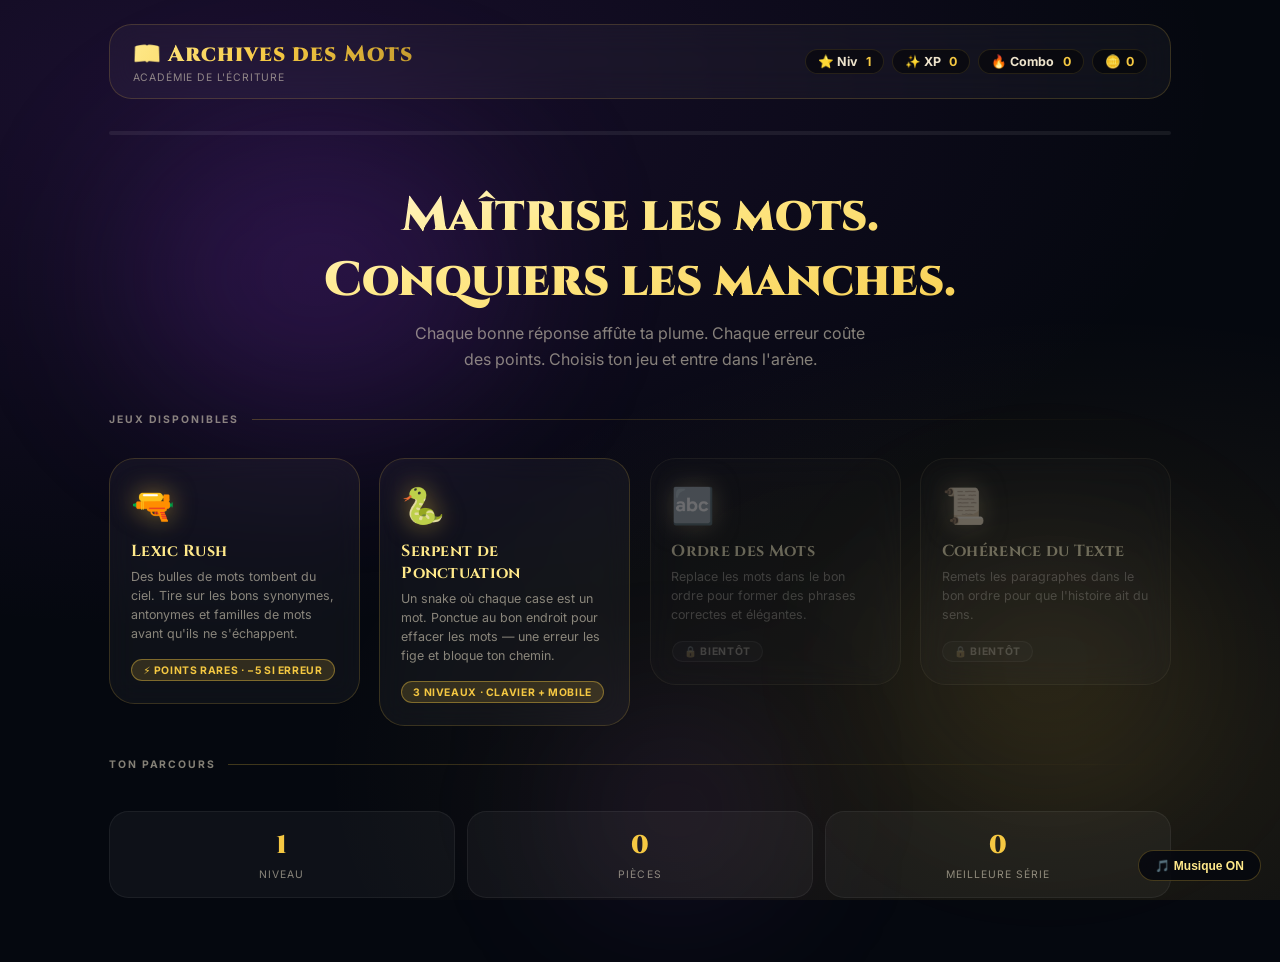
==== commit 2fda66c7: "Update index.html" ====
--- a/index.html
+++ b/index.html
@@ -278,19 +278,19 @@
     </div>
 
     <div class="game-card-wrap">
+      <div class="game-card" onclick="goTo('ponctuation.html')">
+        <span class="card-icon">🐍</span>
+        <div class="card-title">Serpent de Ponctuation</div>
+        <div class="card-desc">Un snake où chaque case est un mot. Ponctue au bon endroit pour effacer les mots — une erreur les fige et bloque ton chemin.</div>
+        <span class="card-badge gold">3 niveaux · clavier + mobile</span>
+      </div>
+    </div>
+
+    <div class="game-card-wrap">
       <div class="game-card locked">
         <span class="card-icon">🔤</span>
         <div class="card-title">Ordre des Mots</div>
         <div class="card-desc">Replace les mots dans le bon ordre pour former des phrases correctes et élégantes.</div>
-        <span class="card-badge soon">🔒 Bientôt</span>
-      </div>
-    </div>
-
-    <div class="game-card-wrap">
-      <div class="game-card locked">
-        <span class="card-icon">🔡</span>
-        <div class="card-title">Ponctuation</div>
-        <div class="card-desc">Place les virgules, points et majuscules exactement où il faut dans des textes en désordre.</div>
         <span class="card-badge soon">🔒 Bientôt</span>
       </div>
     </div>
